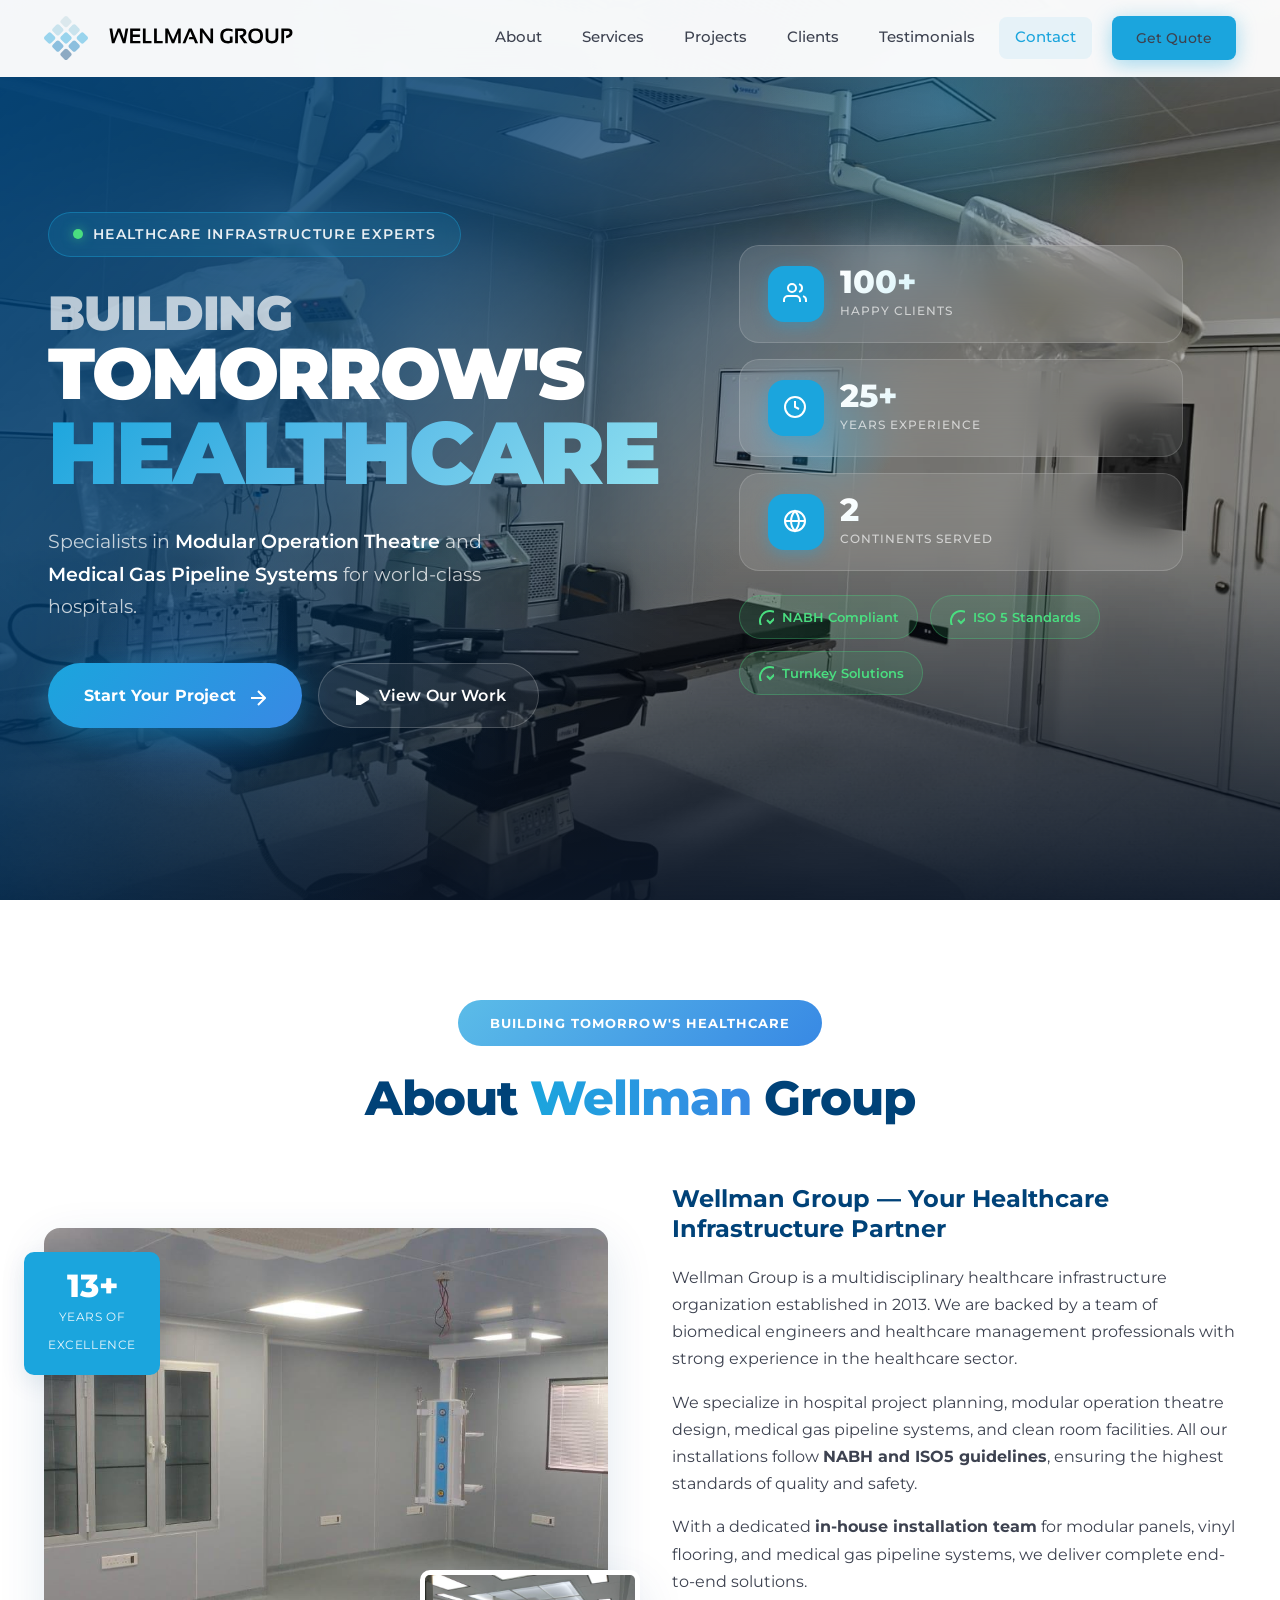
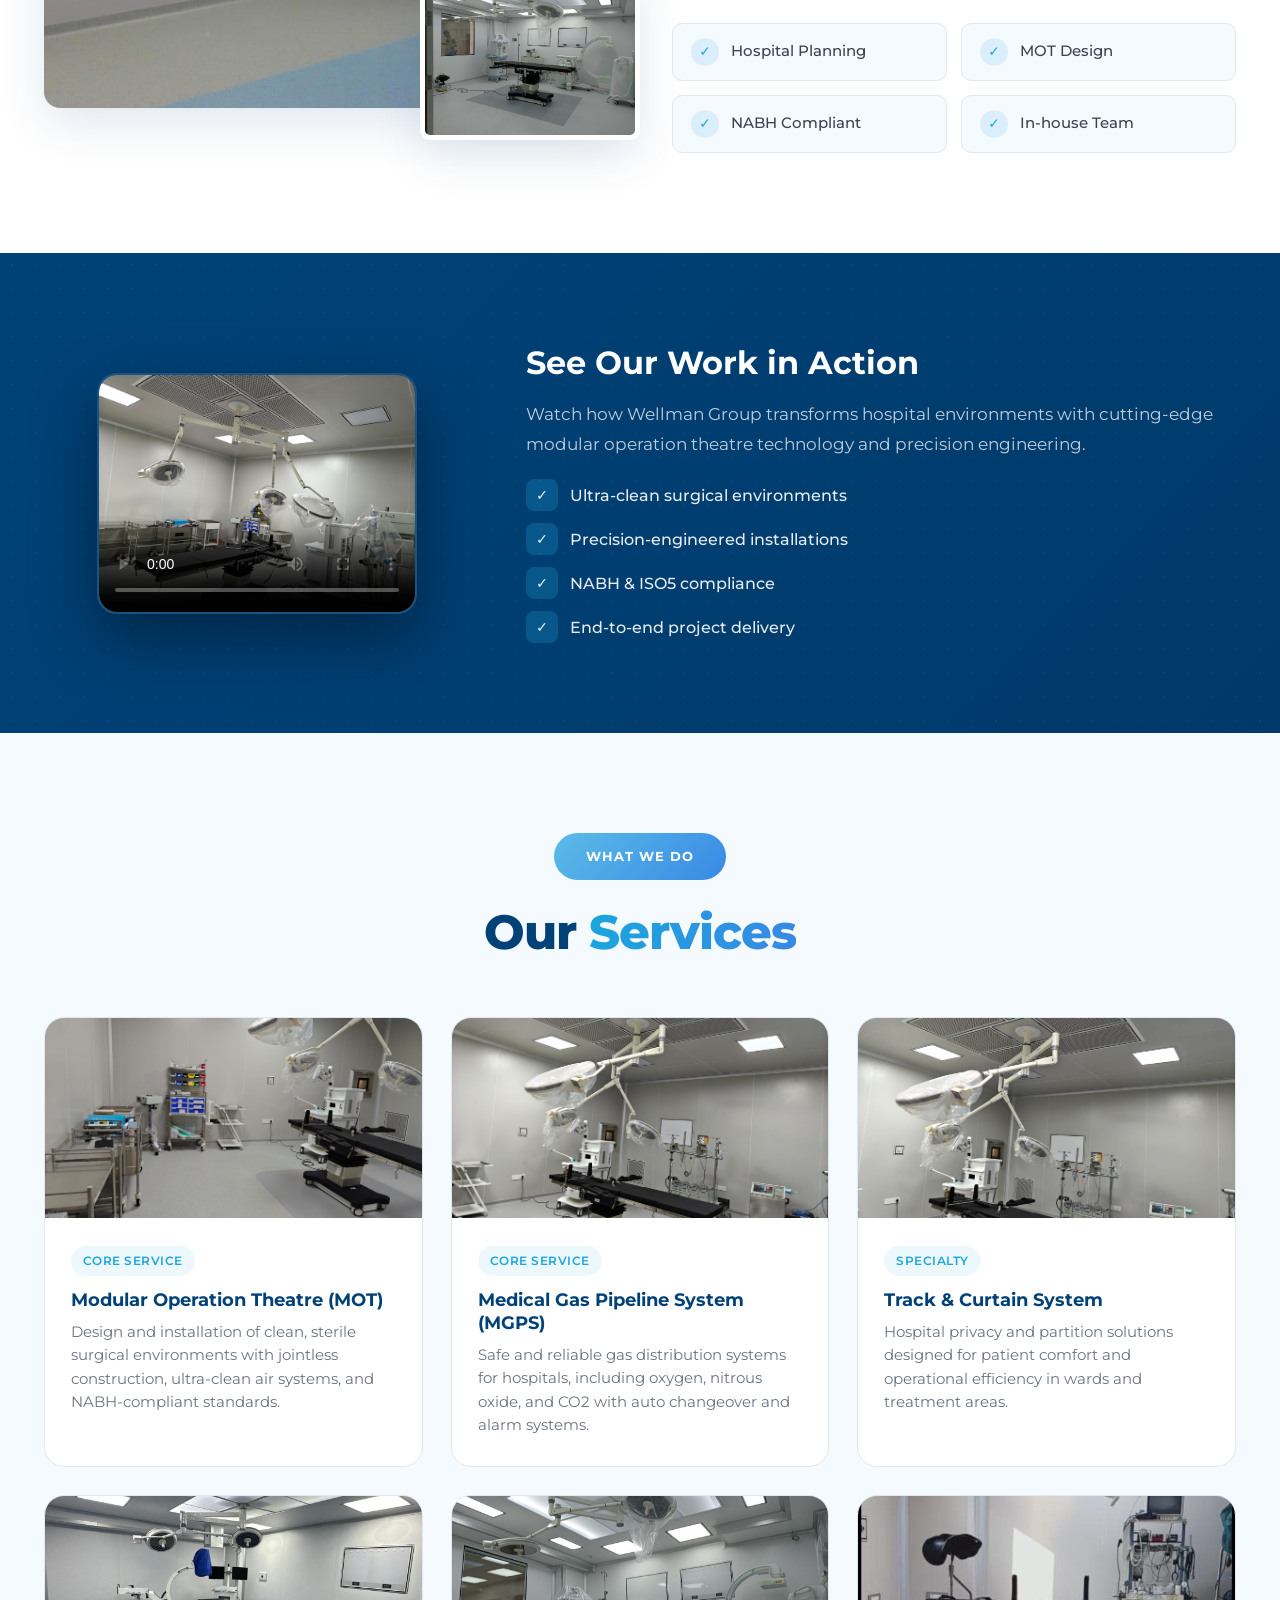
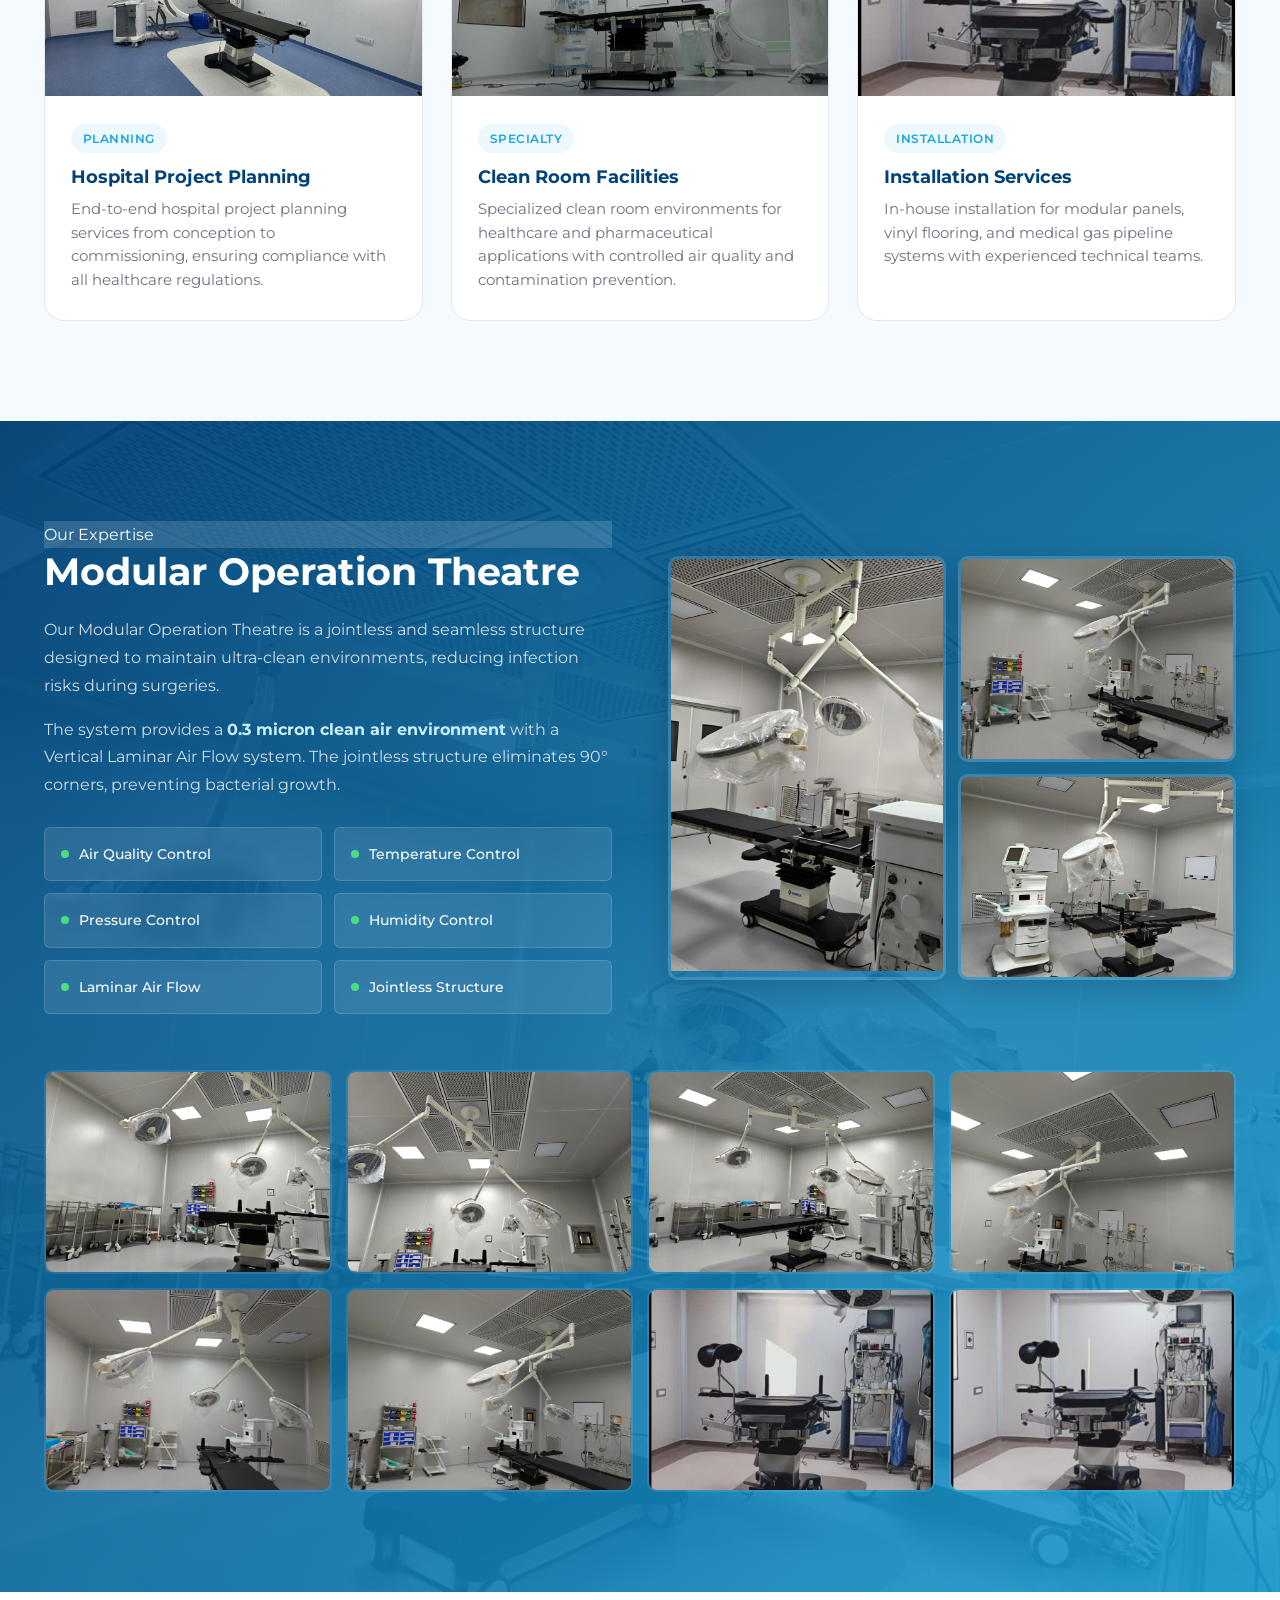
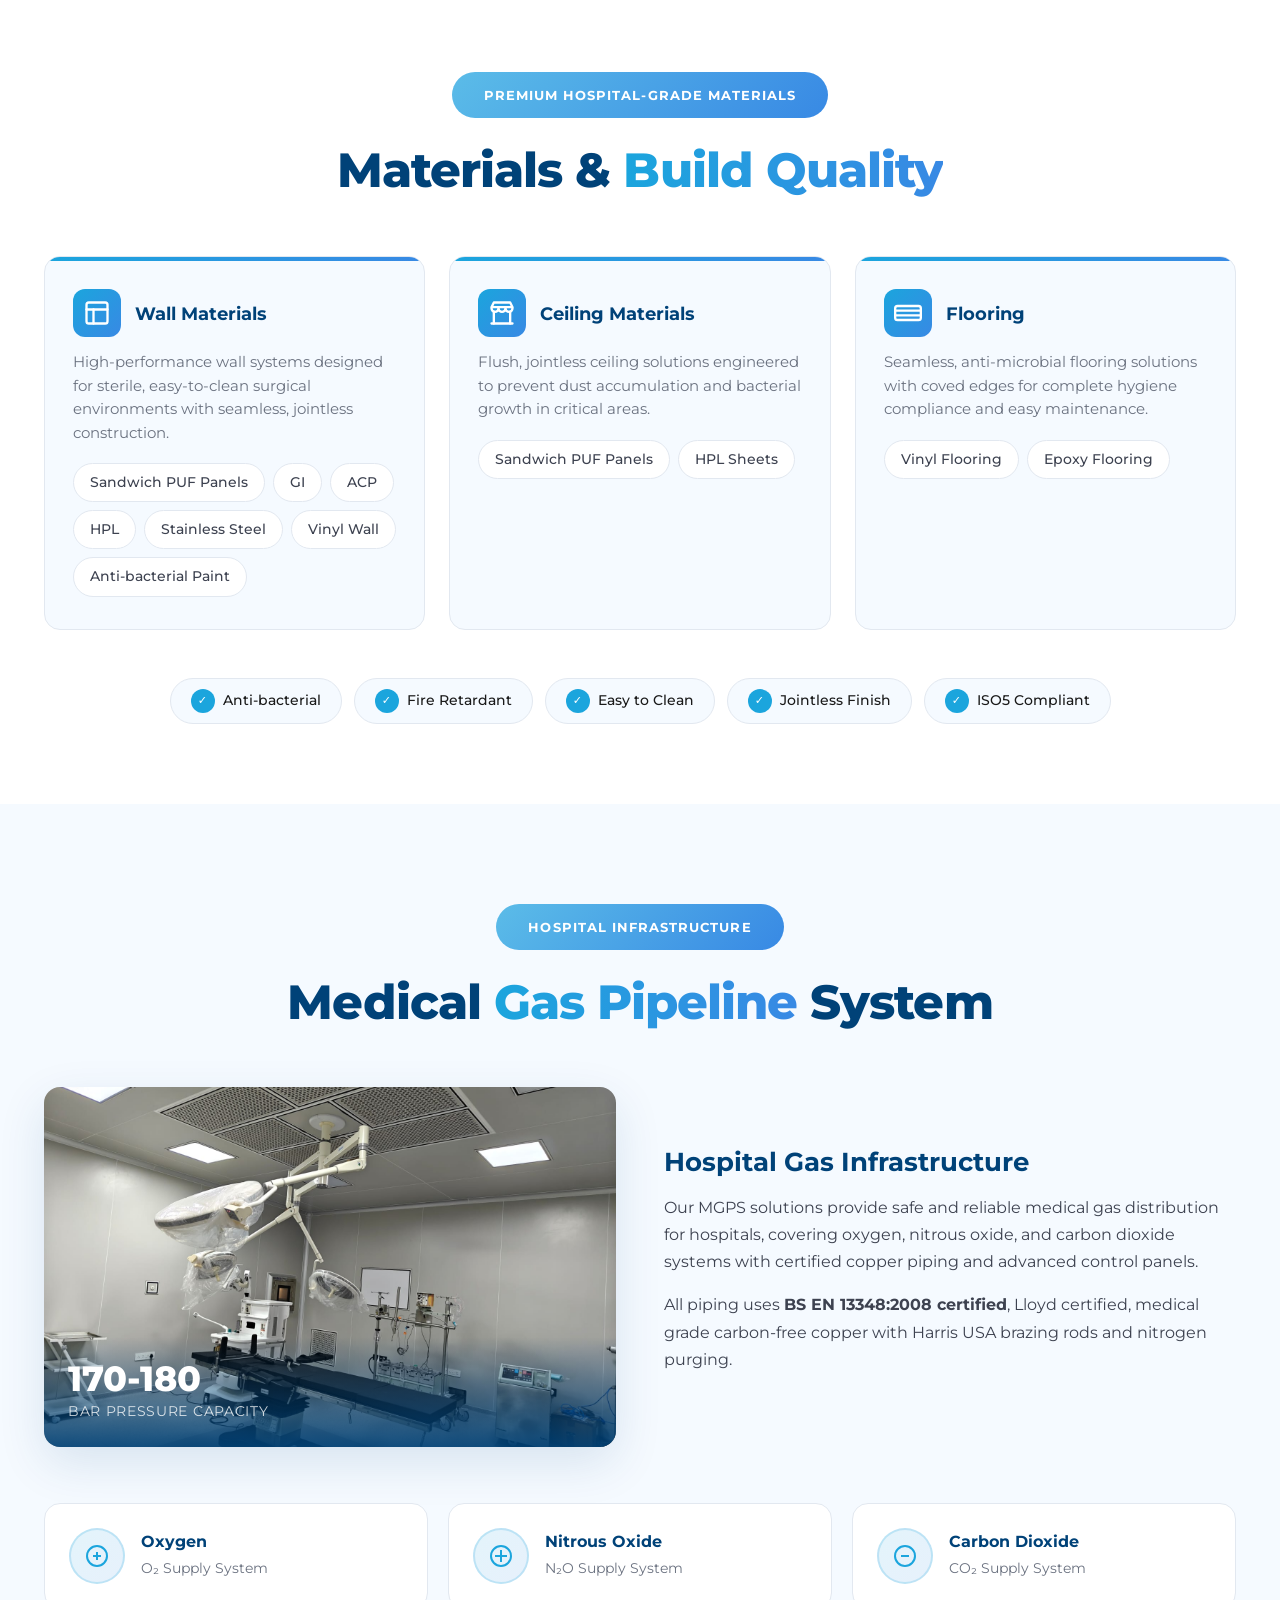
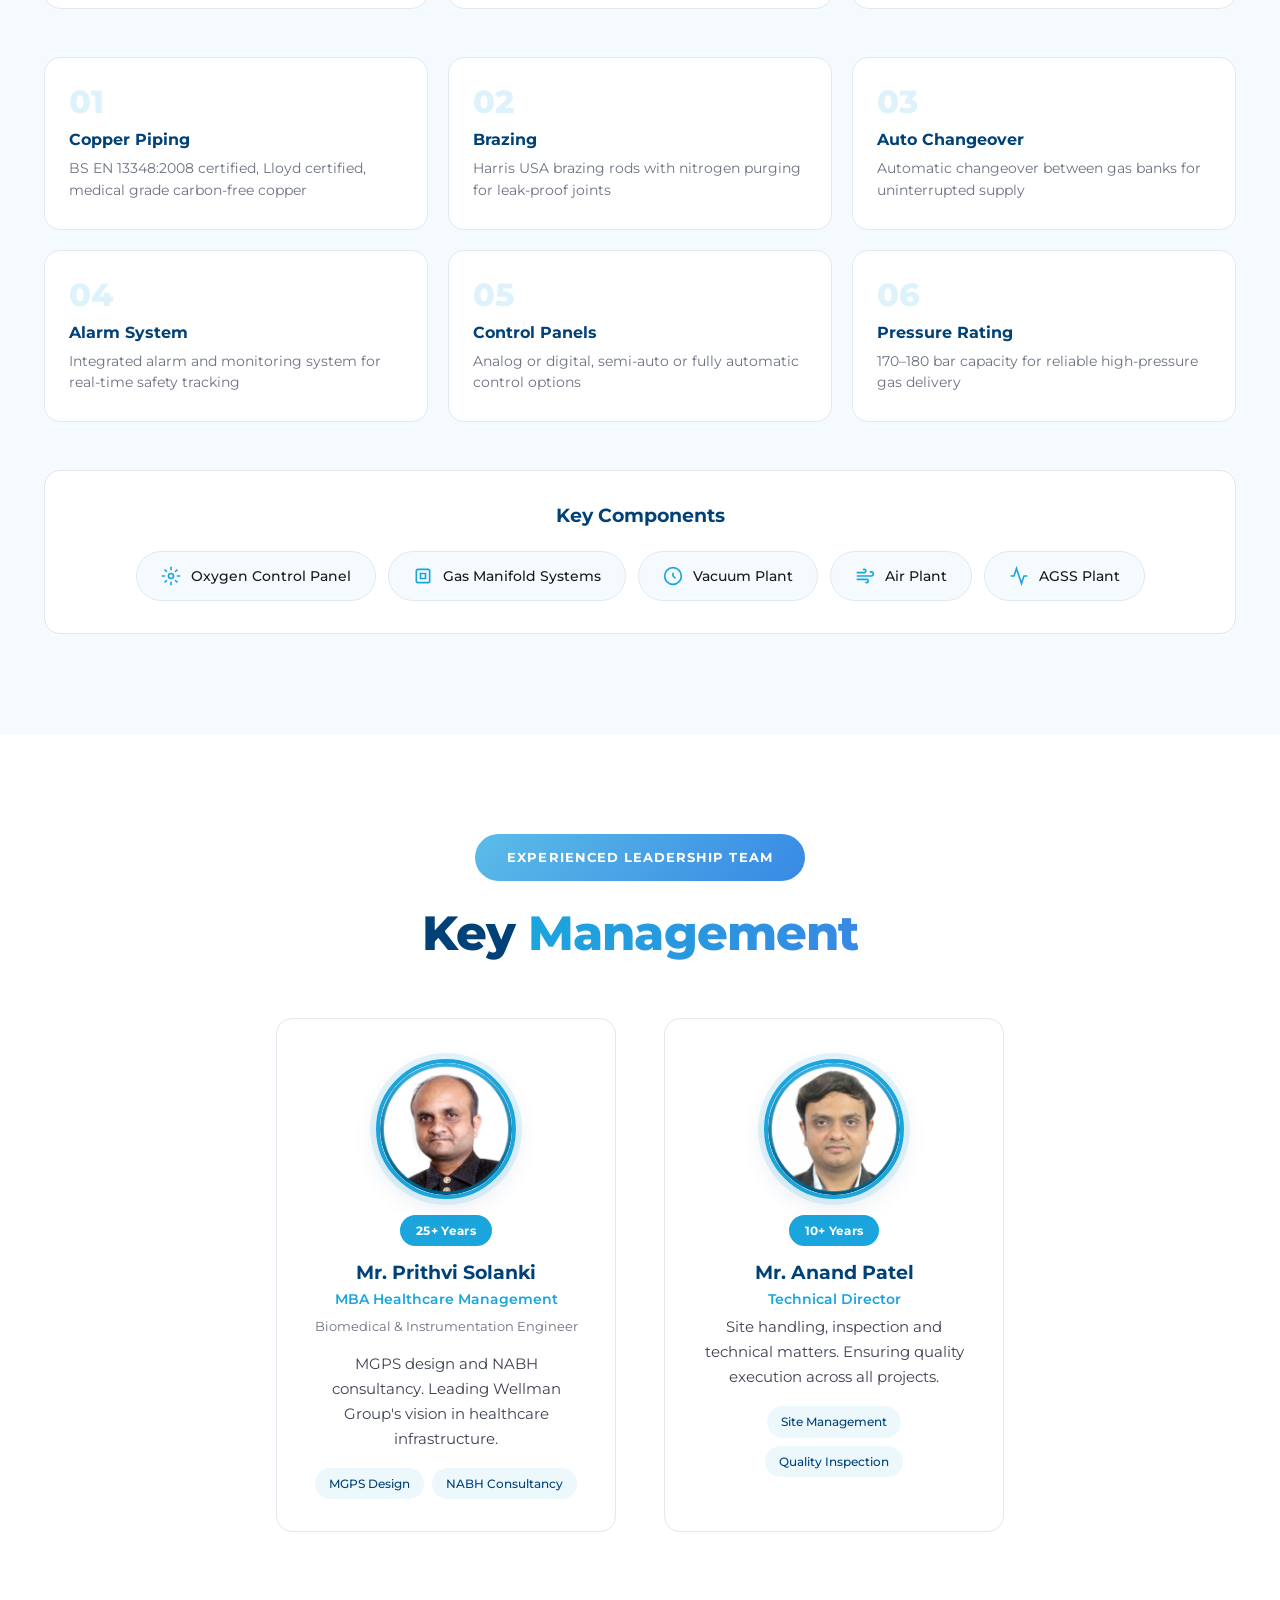
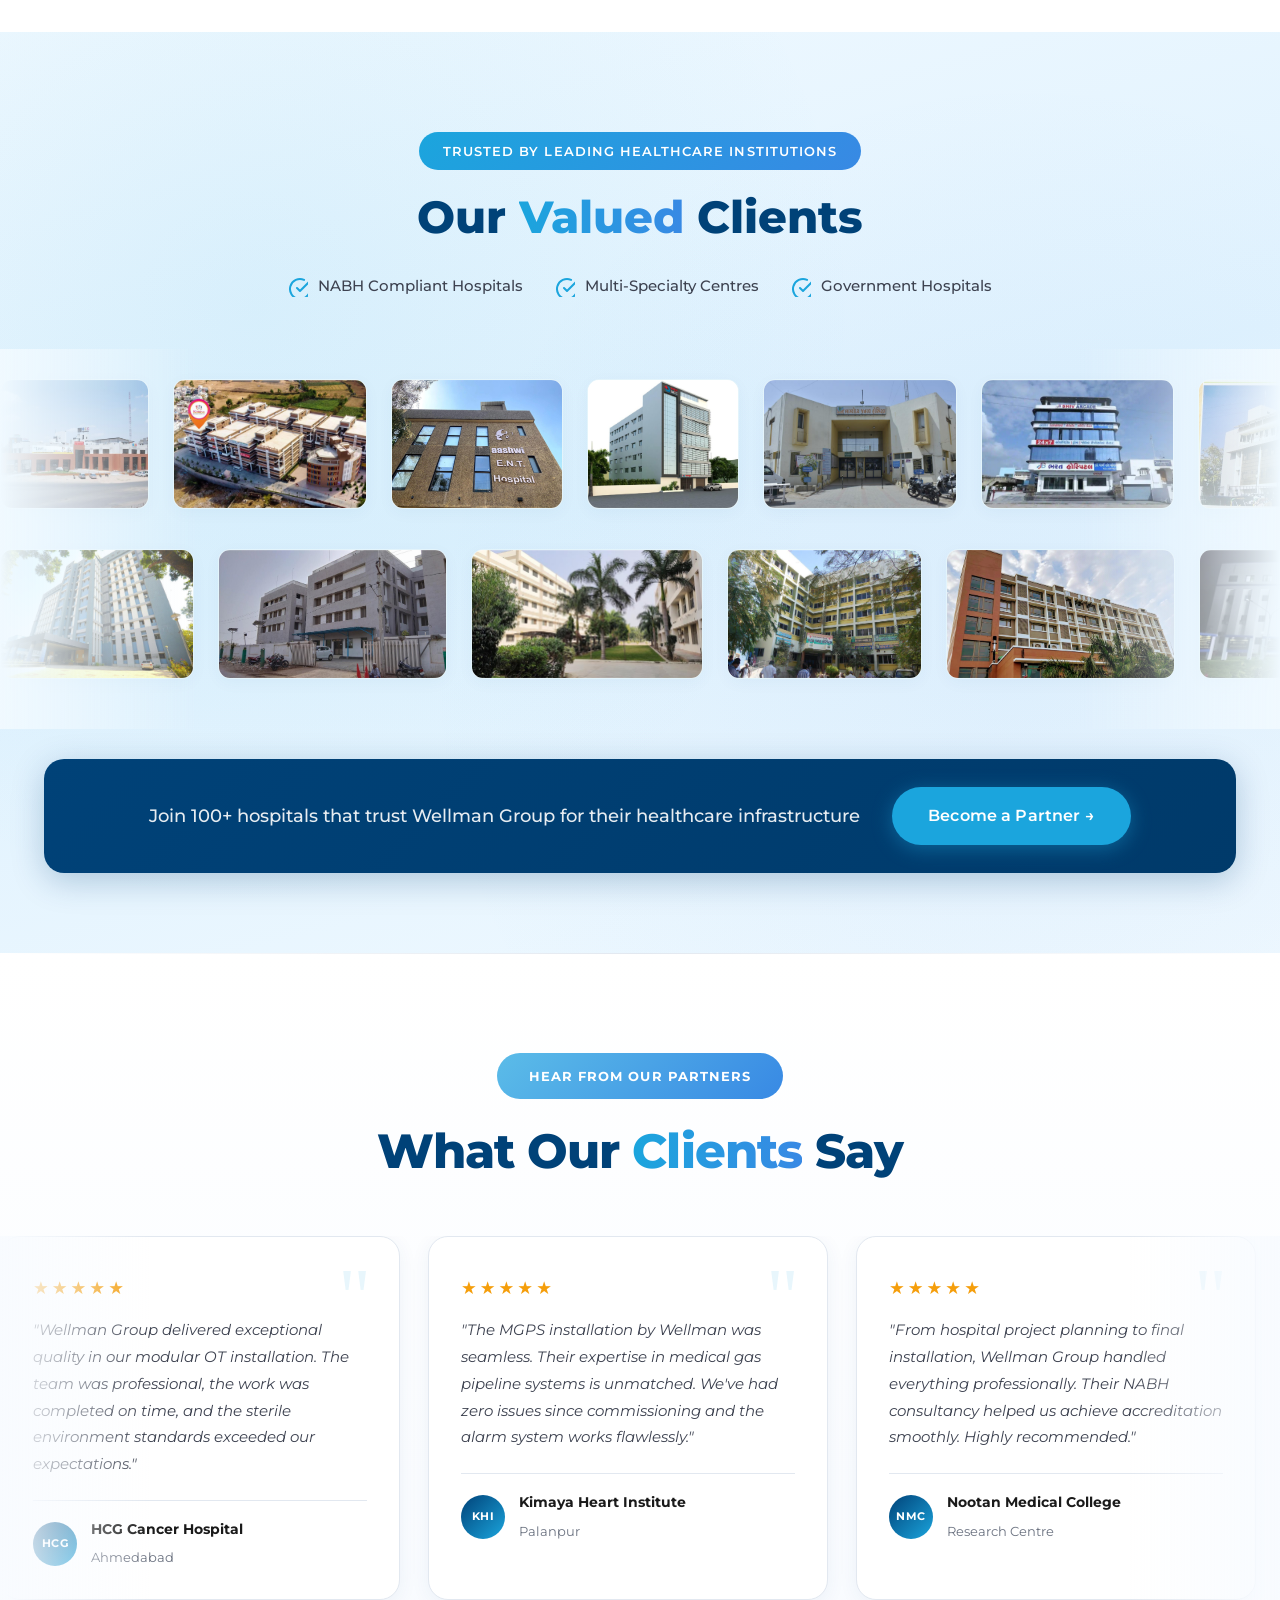
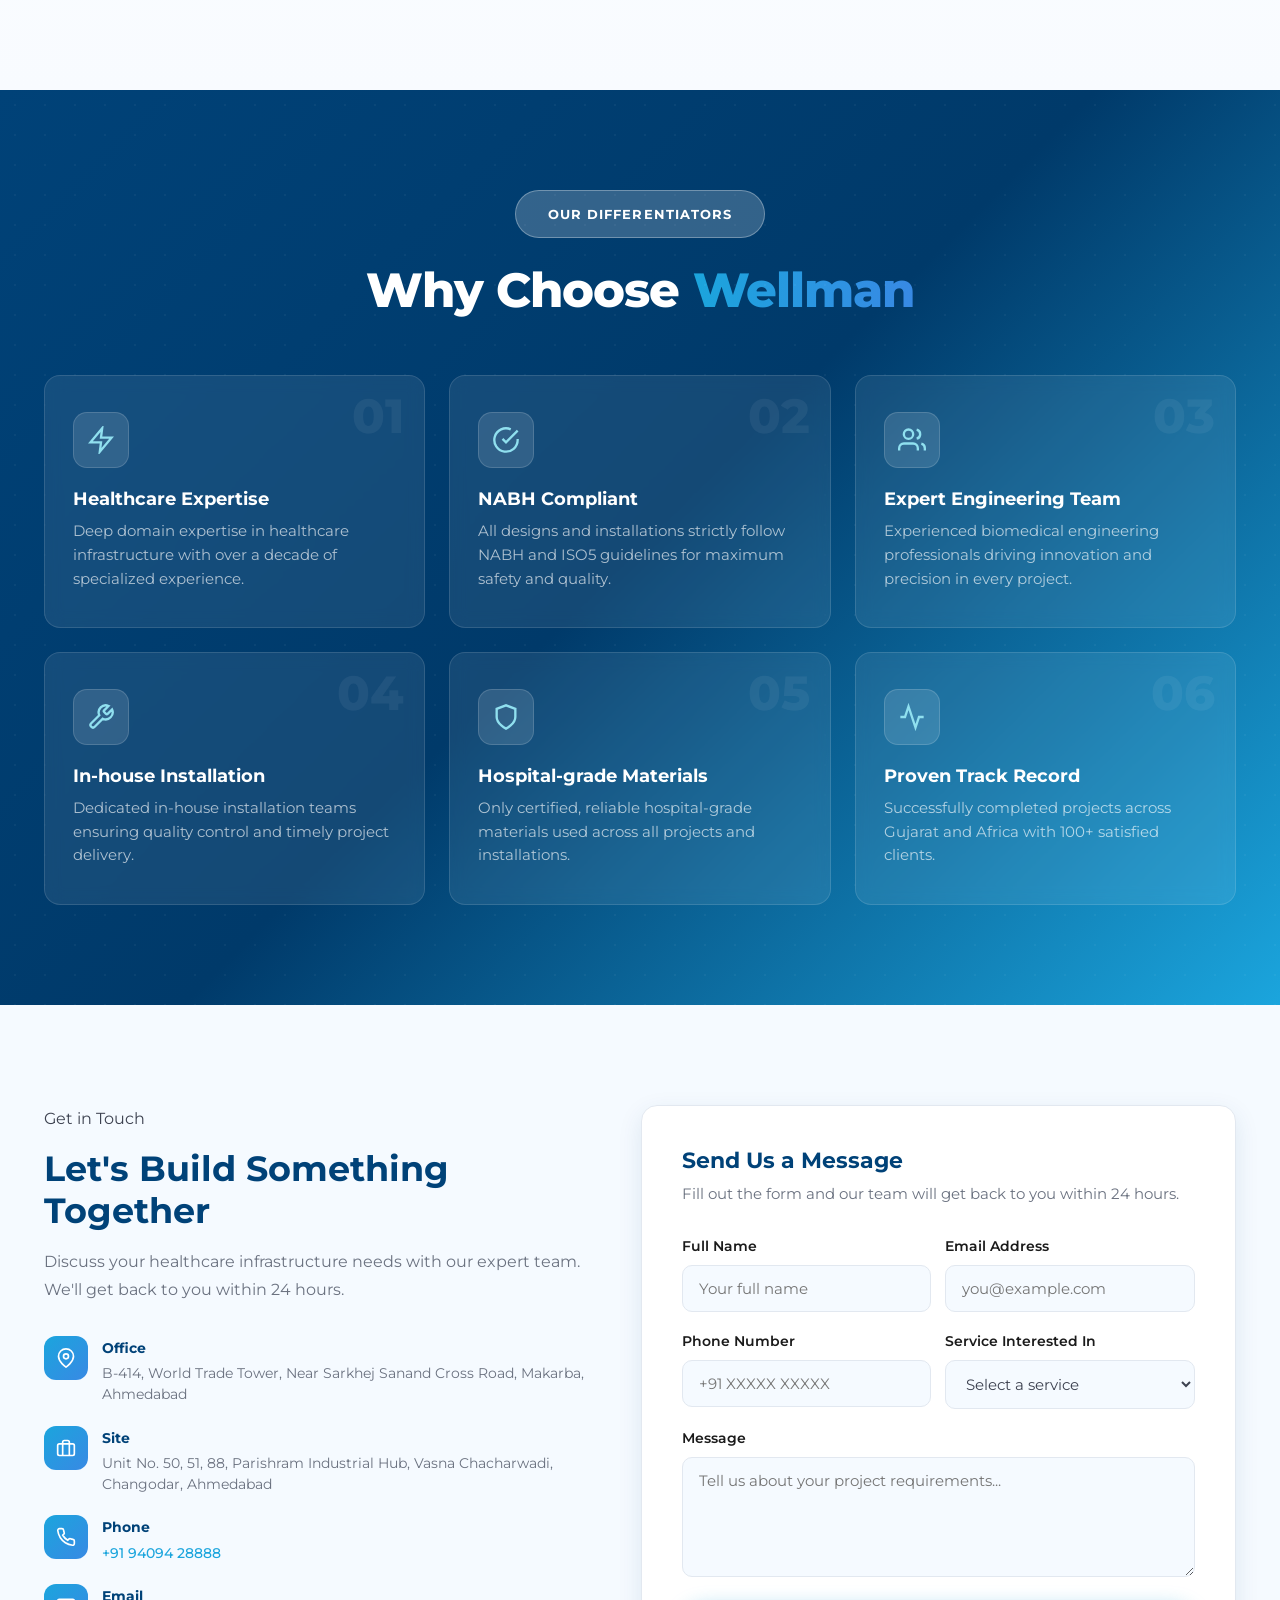
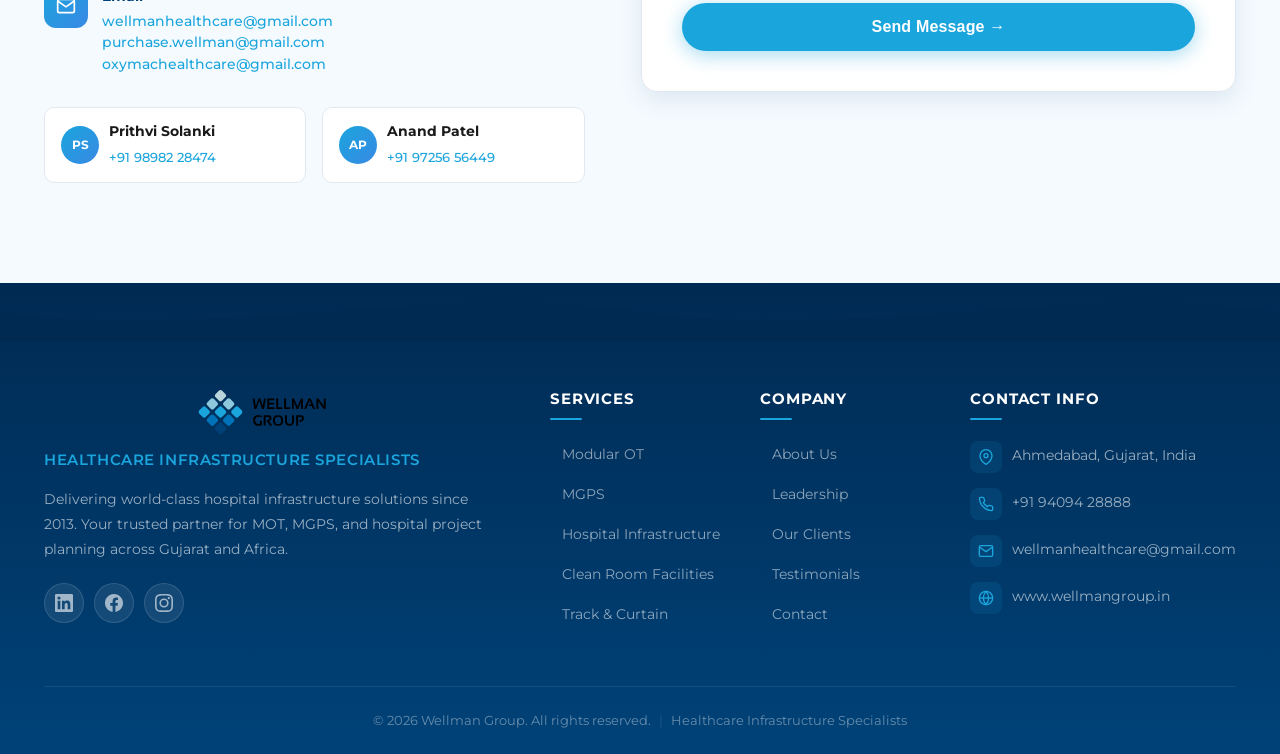
==== index.html @ 1208a94b "Created wellmangroup website" ====
<!DOCTYPE html>
<html lang="en">
<head>
  <meta charset="UTF-8">
  <meta name="viewport" content="width=device-width, initial-scale=1.0">
  <title>Wellman Group | Healthcare Infrastructure & Hospital Project Solutions</title>
  <meta name="description" content="Wellman Group specializes in Modular Operation Theatre (MOT) and Medical Gas Pipeline Systems (MGPS) for modern hospitals. NABH compliant hospital infrastructure solutions in Gujarat, India.">
  <meta name="keywords" content="Modular Operation Theatre India, MGPS Hospital Systems, Medical Gas Pipeline Installation, Hospital Infrastructure Solutions, NABH OT Design, Healthcare Engineering, Hospital Construction Gujarat">
  <meta name="author" content="Wellman Group">
  <meta name="robots" content="index, follow">
  <meta property="og:title" content="Wellman Group | Healthcare Infrastructure Solutions">
  <meta property="og:description" content="Specialists in Modular Operation Theatre (MOT) and Medical Gas Pipeline Systems (MGPS) for modern hospitals.">
  <meta property="og:type" content="website">
  <meta property="og:url" content="https://www.wellmangroup.in">
  <link rel="canonical" href="https://www.wellmangroup.in">

  <!-- Favicon -->
  <link rel="icon" type="image/svg+xml" href="images/logo-mini.svg">
  <link rel="alternate icon" href="images/logo-mini.svg">
  <link rel="apple-touch-icon" href="images/logo-mini.svg">

  <!-- Fonts -->
  <link rel="preconnect" href="https://fonts.googleapis.com">
  <link rel="preconnect" href="https://fonts.gstatic.com" crossorigin>
  <link href="https://fonts.googleapis.com/css2?family=Montserrat:wght@400;500;600;700;800;900&display=swap" rel="stylesheet">

  <!-- Stylesheet -->
  <link rel="stylesheet" href="styles.css">
</head>
<body>

  <!-- ===== NAVBAR ===== -->
  <nav class="navbar" id="navbar">
    <div class="container">
      <a href="#hero" class="navbar-brand">
        <img src="images/logo.svg" alt="Wellman Group Logo">
      </a>
      <div class="nav-links" id="navLinks">
        <a href="#about">About</a>
        <a href="#services">Services</a>
        <a href="#mot">Projects</a>
        <a href="#clients">Clients</a>
        <a href="#testimonials">Testimonials</a>
        <a href="#contact">Contact</a>
        <div class="nav-cta">
          <a href="#contact" class="btn btn-primary">Get Quote</a>
        </div>
      </div>
      <button class="nav-toggle" id="navToggle" aria-label="Toggle navigation">
        <span></span><span></span><span></span>
      </button>
    </div>
  </nav>

  <!-- ===== HERO ===== -->
  <section class="hero-ultra" id="hero">
    <!-- Background with cinematic zoom -->
    <div class="hero-ultra-bg">
      <img src="images/ot_1.jpeg" alt="Modern Operation Theatre by Wellman Group">
    </div>
    
    <!-- Gradient overlays -->
    <div class="hero-ultra-overlay"></div>
    
    <!-- Floating accent shapes -->
    <div class="hero-shape hero-shape-1"></div>
    <div class="hero-shape hero-shape-2"></div>
    <div class="hero-shape hero-shape-3"></div>
    
    <!-- Main content -->
    <div class="hero-ultra-content">
      <div class="hero-ultra-left">
        <!-- Badge -->
        <div class="hero-badge">
          <span class="hero-badge-dot"></span>
          <span>Healthcare Infrastructure Experts</span>
        </div>
        
        <!-- Main heading -->
        <h1 class="hero-ultra-title">
          <span class="hero-line hero-line-1">Building</span>
          <span class="hero-line hero-line-2">Tomorrow's</span>
          <span class="hero-line hero-line-3">Healthcare</span>
        </h1>
        
        <!-- Subtitle -->
        <p class="hero-ultra-subtitle">
          Specialists in <strong>Modular Operation Theatre</strong> and <strong>Medical Gas Pipeline Systems</strong> for world-class hospitals.
        </p>
        
        <!-- CTA buttons -->
        <div class="hero-ultra-cta">
          <a href="#contact" class="btn btn-glow">
            <span>Start Your Project</span>
            <svg width="20" height="20" fill="none" stroke="currentColor" stroke-width="2"><path d="M5 12h14M12 5l7 7-7 7"/></svg>
          </a>
          <a href="#mot" class="btn btn-glass">
            <svg width="18" height="18" fill="currentColor"><polygon points="5,3 19,12 5,21"/></svg>
            <span>View Our Work</span>
          </a>
        </div>
      </div>
      
      <div class="hero-ultra-right">
        <!-- Stats cards -->
        <div class="hero-stats-grid">
          <div class="hero-stat-card">
            <div class="hsc-icon">
              <svg width="28" height="28" fill="none" stroke="currentColor" stroke-width="2"><path d="M17 21v-2a4 4 0 0 0-4-4H5a4 4 0 0 0-4 4v2"/><circle cx="9" cy="7" r="4"/><path d="M23 21v-2a4 4 0 0 0-3-3.87M16 3.13a4 4 0 0 1 0 7.75"/></svg>
            </div>
            <div class="hsc-content">
              <span class="hsc-num">100+</span>
              <span class="hsc-label">Happy Clients</span>
            </div>
          </div>
          
          <div class="hero-stat-card">
            <div class="hsc-icon">
              <svg width="28" height="28" fill="none" stroke="currentColor" stroke-width="2"><circle cx="12" cy="12" r="10"/><polyline points="12 6 12 12 16 14"/></svg>
            </div>
            <div class="hsc-content">
              <span class="hsc-num">25+</span>
              <span class="hsc-label">Years Experience</span>
            </div>
          </div>
          
          <div class="hero-stat-card">
            <div class="hsc-icon">
              <svg width="28" height="28" fill="none" stroke="currentColor" stroke-width="2"><circle cx="12" cy="12" r="10"/><line x1="2" y1="12" x2="22" y2="12"/><path d="M12 2a15.3 15.3 0 0 1 4 10 15.3 15.3 0 0 1-4 10 15.3 15.3 0 0 1-4-10 15.3 15.3 0 0 1 4-10z"/></svg>
            </div>
            <div class="hsc-content">
              <span class="hsc-num">2</span>
              <span class="hsc-label">Continents Served</span>
            </div>
          </div>
        </div>
        
        <!-- Feature pills -->
        <div class="hero-features">
          <div class="hero-feature-pill">
            <svg width="16" height="16" fill="none" stroke="currentColor" stroke-width="2"><path d="M22 11.08V12a10 10 0 1 1-5.93-9.14"/><polyline points="22 4 12 14.01 9 11.01"/></svg>
            NABH Compliant
          </div>
          <div class="hero-feature-pill">
            <svg width="16" height="16" fill="none" stroke="currentColor" stroke-width="2"><path d="M22 11.08V12a10 10 0 1 1-5.93-9.14"/><polyline points="22 4 12 14.01 9 11.01"/></svg>
            ISO 5 Standards
          </div>
          <div class="hero-feature-pill">
            <svg width="16" height="16" fill="none" stroke="currentColor" stroke-width="2"><path d="M22 11.08V12a10 10 0 1 1-5.93-9.14"/><polyline points="22 4 12 14.01 9 11.01"/></svg>
            Turnkey Solutions
          </div>
        </div>
      </div>
    </div>
  </section>

  <!-- ===== ABOUT ===== -->
  <section class="section" id="about">
    <div class="container">
      <div class="section-header-new">
        <span class="shn-eyebrow">Building Tomorrow's Healthcare</span>
        <h2>About <span class="shn-highlight">Wellman</span> Group</h2>
      </div>
      <div class="about-grid">
        <div class="about-visual">
          <div class="about-experience-badge">
            <span class="exp-number">13+</span>
            <span class="exp-label">Years of<br>Excellence</span>
          </div>
          <div class="about-main-img">
            <img src="images/about-1.jpeg" alt="Wellman Group Healthcare Infrastructure">
          </div>
          <div class="about-float-img">
            <img src="images/about-3.jpeg" alt="Hospital Installation">
          </div>
        </div>
        <div class="about-text">
          <h3>Wellman Group &mdash; Your Healthcare Infrastructure Partner</h3>
          <p>Wellman Group is a multidisciplinary healthcare infrastructure organization established in 2013. We are backed by a team of biomedical engineers and healthcare management professionals with strong experience in the healthcare sector.</p>
          <p>We specialize in hospital project planning, modular operation theatre design, medical gas pipeline systems, and clean room facilities. All our installations follow <strong>NABH and ISO5 guidelines</strong>, ensuring the highest standards of quality and safety.</p>
          <p>With a dedicated <strong>in-house installation team</strong> for modular panels, vinyl flooring, and medical gas pipeline systems, we deliver complete end-to-end solutions.</p>
          <div class="about-features">
            <div class="about-feature fade-up">
              <div class="feature-check">&#10003;</div>
              Hospital Planning
            </div>
            <div class="about-feature fade-up">
              <div class="feature-check">&#10003;</div>
              MOT Design
            </div>
            <div class="about-feature fade-up">
              <div class="feature-check">&#10003;</div>
              NABH Compliant
            </div>
            <div class="about-feature fade-up">
              <div class="feature-check">&#10003;</div>
              In-house Team
            </div>
          </div>
        </div>
      </div>
    </div>
  </section>

  <!-- ===== VIDEO BANNER ===== -->
  <section class="video-banner">
    <div class="container">
      <div class="video-banner-inner">
        <div class="video-wrapper">
          <video controls playsinline preload="metadata" poster="images/ot_2.jpeg" style="image-orientation: none;">
            <source src="media/video-about.mov" type="video/mp4">
            Your browser does not support the video tag.
          </video>
        </div>
        <div class="video-text">
          <h2>See Our Work in Action</h2>
          <p>Watch how Wellman Group transforms hospital environments with cutting-edge modular operation theatre technology and precision engineering.</p>
          <div class="video-highlights">
            <div class="video-highlight">
              <div class="vh-icon">&#10003;</div>
              Ultra-clean surgical environments
            </div>
            <div class="video-highlight">
              <div class="vh-icon">&#10003;</div>
              Precision-engineered installations
            </div>
            <div class="video-highlight">
              <div class="vh-icon">&#10003;</div>
              NABH &amp; ISO5 compliance
            </div>
            <div class="video-highlight">
              <div class="vh-icon">&#10003;</div>
              End-to-end project delivery
            </div>
          </div>
        </div>
      </div>
    </div>
  </section>

  <!-- ===== SERVICES ===== -->
  <section class="section section-alt" id="services">
    <div class="container">
      <div class="section-header-new">
        <span class="shn-eyebrow">What We Do</span>
        <h2>Our <span class="shn-highlight">Services</span></h2>
      </div>
      <div class="services-grid">
        <div class="service-card fade-up">
          <div class="service-card-img">
            <img src="images/ot_3.jpeg" alt="Modular Operation Theatre">
          </div>
          <div class="service-card-body">
            <div class="service-tag">Core Service</div>
            <h3>Modular Operation Theatre (MOT)</h3>
            <p>Design and installation of clean, sterile surgical environments with jointless construction, ultra-clean air systems, and NABH-compliant standards.</p>
          </div>
        </div>
        <div class="service-card fade-up">
          <div class="service-card-img">
            <img src="images/ot_7.jpeg" alt="Medical Gas Pipeline System">
          </div>
          <div class="service-card-body">
            <div class="service-tag">Core Service</div>
            <h3>Medical Gas Pipeline System (MGPS)</h3>
            <p>Safe and reliable gas distribution systems for hospitals, including oxygen, nitrous oxide, and CO2 with auto changeover and alarm systems.</p>
          </div>
        </div>
        <div class="service-card fade-up">
          <div class="service-card-img">
            <img src="images/ot_15.jpeg" alt="Track and Curtain System">
          </div>
          <div class="service-card-body">
            <div class="service-tag">Specialty</div>
            <h3>Track &amp; Curtain System</h3>
            <p>Hospital privacy and partition solutions designed for patient comfort and operational efficiency in wards and treatment areas.</p>
          </div>
        </div>
        <div class="service-card fade-up">
          <div class="service-card-img">
            <img src="images/ot_19.jpeg" alt="Hospital Project Planning">
          </div>
          <div class="service-card-body">
            <div class="service-tag">Planning</div>
            <h3>Hospital Project Planning</h3>
            <p>End-to-end hospital project planning services from conception to commissioning, ensuring compliance with all healthcare regulations.</p>
          </div>
        </div>
        <div class="service-card fade-up">
          <div class="service-card-img">
            <img src="images/ot_21.jpeg" alt="Clean Room Facilities">
          </div>
          <div class="service-card-body">
            <div class="service-tag">Specialty</div>
            <h3>Clean Room Facilities</h3>
            <p>Specialized clean room environments for healthcare and pharmaceutical applications with controlled air quality and contamination prevention.</p>
          </div>
        </div>
        <div class="service-card fade-up">
          <div class="service-card-img">
            <img src="images/ot_24.jpeg" alt="Installation Services">
          </div>
          <div class="service-card-body">
            <div class="service-tag">Installation</div>
            <h3>Installation Services</h3>
            <p>In-house installation for modular panels, vinyl flooring, and medical gas pipeline systems with experienced technical teams.</p>
          </div>
        </div>
      </div>
    </div>
  </section>

  <!-- ===== MODULAR OPERATION THEATRE ===== -->
  <section class="mot-hero" id="mot">
    <div class="mot-hero-bg">
      <img src="images/ot_2.jpeg" alt="Modular OT Background">
    </div>
    <div class="container mot-content">
      <div class="mot-top">
        <div class="mot-text">
          <div class="section-label">Our Expertise</div>
          <h2>Modular Operation Theatre</h2>
          <p>Our Modular Operation Theatre is a jointless and seamless structure designed to maintain ultra-clean environments, reducing infection risks during surgeries.</p>
          <p>The system provides a <strong style="color: #CAF0F8;">0.3 micron clean air environment</strong> with a Vertical Laminar Air Flow system. The jointless structure eliminates 90&deg; corners, preventing bacterial growth.</p>
          <div class="mot-controls">
            <div class="mot-control-item">
              <span class="mci-dot"></span>Air Quality Control
            </div>
            <div class="mot-control-item">
              <span class="mci-dot"></span>Temperature Control
            </div>
            <div class="mot-control-item">
              <span class="mci-dot"></span>Pressure Control
            </div>
            <div class="mot-control-item">
              <span class="mci-dot"></span>Humidity Control
            </div>
            <div class="mot-control-item">
              <span class="mci-dot"></span>Laminar Air Flow
            </div>
            <div class="mot-control-item">
              <span class="mci-dot"></span>Jointless Structure
            </div>
          </div>
        </div>
        <div class="mot-feature-img">
          <div class="hero-image-grid">
            <div class="hero-img tall">
              <img src="images/ot_4.jpeg" alt="OT Interior View">
            </div>
            <div class="hero-img-col">
              <div class="hero-img">
                <img src="images/ot_6.jpeg" alt="OT Panel Details">
              </div>
              <div class="hero-img">
                <img src="images/ot_8.jpeg" alt="OT Setup">
              </div>
            </div>
          </div>
        </div>
      </div>

      <!-- OT Photo Gallery -->
      <div class="mot-gallery-grid">
        <div class="mot-img" onclick="openLightbox(this)">
          <img src="images/ot_10.jpeg" alt="Operation Theatre 1">
        </div>
        <div class="mot-img" onclick="openLightbox(this)">
          <img src="images/ot_11.jpeg" alt="Operation Theatre 2">
        </div>
        <div class="mot-img" onclick="openLightbox(this)">
          <img src="images/ot_13.jpeg" alt="Operation Theatre 3">
        </div>
        <div class="mot-img" onclick="openLightbox(this)">
          <img src="images/ot_14.jpeg" alt="Operation Theatre 4">
        </div>
        <div class="mot-img" onclick="openLightbox(this)">
          <img src="images/ot_16.jpeg" alt="Operation Theatre 5">
        </div>
        <div class="mot-img" onclick="openLightbox(this)">
          <img src="images/ot_17.jpeg" alt="Operation Theatre 6">
        </div>
        <div class="mot-img" onclick="openLightbox(this)">
          <img src="images/ot_18.jpeg" alt="Operation Theatre 7">
        </div>
        <div class="mot-img" onclick="openLightbox(this)">
          <img src="images/ot_20.jpeg" alt="Operation Theatre 8">
        </div>
      </div>
    </div>
  </section>

  <!-- MOT Materials -->
  <section class="mot-materials-bar">
    <div class="container">
      <div class="section-header-new">
        <span class="shn-eyebrow">Premium Hospital-Grade Materials</span>
        <h2>Materials & <span class="shn-highlight">Build Quality</span></h2>
      </div>
      <div class="materials-showcase">
        <div class="material-showcase-card fade-up">
          <div class="msc-header">
            <div class="msc-icon-wrap">
              <svg width="28" height="28" viewBox="0 0 24 24" fill="none" stroke="currentColor" stroke-width="2" stroke-linecap="round" stroke-linejoin="round"><rect x="3" y="3" width="18" height="18" rx="2"/><path d="M3 9h18"/><path d="M9 21V9"/></svg>
            </div>
            <h4>Wall Materials</h4>
          </div>
          <p class="msc-desc">High-performance wall systems designed for sterile, easy-to-clean surgical environments with seamless, jointless construction.</p>
          <div class="material-tags">
            <span class="material-tag">Sandwich PUF Panels</span>
            <span class="material-tag">GI</span>
            <span class="material-tag">ACP</span>
            <span class="material-tag">HPL</span>
            <span class="material-tag">Stainless Steel</span>
            <span class="material-tag">Vinyl Wall</span>
            <span class="material-tag">Anti-bacterial Paint</span>
          </div>
        </div>
        <div class="material-showcase-card fade-up">
          <div class="msc-header">
            <div class="msc-icon-wrap">
              <svg width="28" height="28" viewBox="0 0 24 24" fill="none" stroke="currentColor" stroke-width="2" stroke-linecap="round" stroke-linejoin="round"><path d="M3 21h18"/><path d="M3 7v1a3 3 0 0 0 6 0V7m0 1a3 3 0 0 0 6 0V7m0 1a3 3 0 0 0 6 0V7H3l2-4h14l2 4"/><path d="M5 21V10.87"/><path d="M19 21V10.87"/></svg>
            </div>
            <h4>Ceiling Materials</h4>
          </div>
          <p class="msc-desc">Flush, jointless ceiling solutions engineered to prevent dust accumulation and bacterial growth in critical areas.</p>
          <div class="material-tags">
            <span class="material-tag">Sandwich PUF Panels</span>
            <span class="material-tag">HPL Sheets</span>
          </div>
        </div>
        <div class="material-showcase-card fade-up">
          <div class="msc-header">
            <div class="msc-icon-wrap">
              <svg width="28" height="28" viewBox="0 0 24 24" fill="none" stroke="currentColor" stroke-width="2" stroke-linecap="round" stroke-linejoin="round"><rect x="1" y="6" width="22" height="12" rx="2"/><path d="M1 10h22"/><path d="M1 14h22"/></svg>
            </div>
            <h4>Flooring</h4>
          </div>
          <p class="msc-desc">Seamless, anti-microbial flooring solutions with coved edges for complete hygiene compliance and easy maintenance.</p>
          <div class="material-tags">
            <span class="material-tag">Vinyl Flooring</span>
            <span class="material-tag">Epoxy Flooring</span>
          </div>
        </div>
      </div>
      <div class="materials-features-strip">
        <div class="mfs-item fade-up">
          <div class="mfs-icon">&#10003;</div>
          <span>Anti-bacterial</span>
        </div>
        <div class="mfs-item fade-up">
          <div class="mfs-icon">&#10003;</div>
          <span>Fire Retardant</span>
        </div>
        <div class="mfs-item fade-up">
          <div class="mfs-icon">&#10003;</div>
          <span>Easy to Clean</span>
        </div>
        <div class="mfs-item fade-up">
          <div class="mfs-icon">&#10003;</div>
          <span>Jointless Finish</span>
        </div>
        <div class="mfs-item fade-up">
          <div class="mfs-icon">&#10003;</div>
          <span>ISO5 Compliant</span>
        </div>
      </div>
    </div>
  </section>

  <!-- ===== MGPS ===== -->
  <section class="section section-alt" id="mgps">
    <div class="container">
      <div class="section-header-new">
        <span class="shn-eyebrow">Hospital Infrastructure</span>
        <h2>Medical <span class="shn-highlight">Gas Pipeline</span> System</h2>
      </div>

      <div class="mgps-hero-block">
        <div class="mgps-hero-img">
          <img src="images/ot_7.jpeg" alt="MGPS System">
          <div class="mgps-hero-overlay">
            <div class="mgps-hero-stat">
              <span class="mhs-num">170-180</span>
              <span class="mhs-label">Bar Pressure Capacity</span>
            </div>
          </div>
        </div>
        <div class="mgps-hero-text">
          <h3>Hospital Gas Infrastructure</h3>
          <p>Our MGPS solutions provide safe and reliable medical gas distribution for hospitals, covering oxygen, nitrous oxide, and carbon dioxide systems with certified copper piping and advanced control panels.</p>
          <p>All piping uses <strong>BS EN 13348:2008 certified</strong>, Lloyd certified, medical grade carbon-free copper with Harris USA brazing rods and nitrogen purging.</p>
        </div>
      </div>

      <div class="mgps-gas-strip">
        <div class="mgps-gas-item fade-up">
          <div class="mgi-icon-ring">
            <svg width="24" height="24" viewBox="0 0 24 24" fill="none" stroke="currentColor" stroke-width="2"><circle cx="12" cy="12" r="10"/><path d="M12 8v8M8 12h8"/></svg>
          </div>
          <div class="mgi-text">
            <h4>Oxygen</h4>
            <span>O&#8322; Supply System</span>
          </div>
        </div>
        <div class="mgps-gas-item fade-up">
          <div class="mgi-icon-ring">
            <svg width="24" height="24" viewBox="0 0 24 24" fill="none" stroke="currentColor" stroke-width="2"><circle cx="12" cy="12" r="10"/><path d="M12 6v12M6 12h12"/></svg>
          </div>
          <div class="mgi-text">
            <h4>Nitrous Oxide</h4>
            <span>N&#8322;O Supply System</span>
          </div>
        </div>
        <div class="mgps-gas-item fade-up">
          <div class="mgi-icon-ring">
            <svg width="24" height="24" viewBox="0 0 24 24" fill="none" stroke="currentColor" stroke-width="2"><circle cx="12" cy="12" r="10"/><path d="M8 12h8"/></svg>
          </div>
          <div class="mgi-text">
            <h4>Carbon Dioxide</h4>
            <span>CO&#8322; Supply System</span>
          </div>
        </div>
      </div>

      <div class="mgps-specs-grid">
        <div class="mgps-spec-card fade-up">
          <div class="mspec-num">01</div>
          <h4>Copper Piping</h4>
          <p>BS EN 13348:2008 certified, Lloyd certified, medical grade carbon-free copper</p>
        </div>
        <div class="mgps-spec-card fade-up">
          <div class="mspec-num">02</div>
          <h4>Brazing</h4>
          <p>Harris USA brazing rods with nitrogen purging for leak-proof joints</p>
        </div>
        <div class="mgps-spec-card fade-up">
          <div class="mspec-num">03</div>
          <h4>Auto Changeover</h4>
          <p>Automatic changeover between gas banks for uninterrupted supply</p>
        </div>
        <div class="mgps-spec-card fade-up">
          <div class="mspec-num">04</div>
          <h4>Alarm System</h4>
          <p>Integrated alarm and monitoring system for real-time safety tracking</p>
        </div>
        <div class="mgps-spec-card fade-up">
          <div class="mspec-num">05</div>
          <h4>Control Panels</h4>
          <p>Analog or digital, semi-auto or fully automatic control options</p>
        </div>
        <div class="mgps-spec-card fade-up">
          <div class="mspec-num">06</div>
          <h4>Pressure Rating</h4>
          <p>170&ndash;180 bar capacity for reliable high-pressure gas delivery</p>
        </div>
      </div>

      <div class="mgps-components-strip">
        <h3 class="mgps-comp-title">Key Components</h3>
        <div class="mgps-comp-flex">
          <div class="mgps-comp-pill fade-up">
            <svg width="20" height="20" viewBox="0 0 24 24" fill="none" stroke="currentColor" stroke-width="2"><circle cx="12" cy="12" r="3"/><path d="M12 1v4M12 19v4M4.22 4.22l2.83 2.83M16.95 16.95l2.83 2.83M1 12h4M19 12h4M4.22 19.78l2.83-2.83M16.95 7.05l2.83-2.83"/></svg>
            <span>Oxygen Control Panel</span>
          </div>
          <div class="mgps-comp-pill fade-up">
            <svg width="20" height="20" viewBox="0 0 24 24" fill="none" stroke="currentColor" stroke-width="2"><rect x="4" y="4" width="16" height="16" rx="2"/><path d="M9 9h6v6H9z"/></svg>
            <span>Gas Manifold Systems</span>
          </div>
          <div class="mgps-comp-pill fade-up">
            <svg width="20" height="20" viewBox="0 0 24 24" fill="none" stroke="currentColor" stroke-width="2"><circle cx="12" cy="12" r="10"/><path d="M12 8v4l3 3"/></svg>
            <span>Vacuum Plant</span>
          </div>
          <div class="mgps-comp-pill fade-up">
            <svg width="20" height="20" viewBox="0 0 24 24" fill="none" stroke="currentColor" stroke-width="2"><path d="M9.59 4.59A2 2 0 1 1 11 8H2m10.59 11.41A2 2 0 1 0 14 16H2m15.73-8.27A2.5 2.5 0 1 1 19.5 12H2"/></svg>
            <span>Air Plant</span>
          </div>
          <div class="mgps-comp-pill fade-up">
            <svg width="20" height="20" viewBox="0 0 24 24" fill="none" stroke="currentColor" stroke-width="2"><polyline points="22 12 18 12 15 21 9 3 6 12 2 12"/></svg>
            <span>AGSS Plant</span>
          </div>
        </div>
      </div>
    </div>
  </section>

  <!-- ===== KEY MANAGEMENT ===== -->
  <section class="section" id="team">
    <div class="container">
      <div class="section-header-new">
        <span class="shn-eyebrow">Experienced Leadership Team</span>
        <h2>Key <span class="shn-highlight">Management</span></h2>
      </div>
      <div class="team-circle-grid">
        <div class="team-circle-card fade-up">
          <div class="tcc-avatar">
            <img src="images/prithvi.png" alt="Mr. Prithvi Solanki">
          </div>
          <div class="tcc-badge">25+ Years</div>
          <h3>Mr. Prithvi Solanki</h3>
          <div class="tcc-role">MBA Healthcare Management</div>
          <div class="tcc-role-sub">Biomedical &amp; Instrumentation Engineer</div>
          <p>MGPS design and NABH consultancy. Leading Wellman Group's vision in healthcare infrastructure.</p>
          <div class="tcc-links">
            <span>MGPS Design</span>
            <span>NABH Consultancy</span>
          </div>
        </div>
        <div class="team-circle-card fade-up">
          <div class="tcc-avatar">
            <img src="images/chirag.png" alt="Mr. Anand Patel">
          </div>
          <div class="tcc-badge">10+ Years</div>
          <h3>Mr. Anand Patel</h3>
          <div class="tcc-role">Technical Director</div>
          <p>Site handling, inspection and technical matters. Ensuring quality execution across all projects.</p>
          <div class="tcc-links">
            <span>Site Management</span>
            <span>Quality Inspection</span>
          </div>
        </div>
      </div>
    </div>
  </section>

  <!-- ===== CLIENTS ===== -->
  <section class="clients-section-new" id="clients">
    <div class="clients-bg-pattern"></div>
    <div class="container">
      <div class="clients-header-new fade-up">
        <span class="clients-eyebrow">Trusted by Leading Healthcare Institutions</span>
        <h2>Our <span class="clients-highlight">Valued</span> Clients</h2>
        <div class="clients-trust-badges">
          <div class="ctb-item">
            <svg width="20" height="20" fill="none" stroke="currentColor" stroke-width="2" stroke-linecap="round" stroke-linejoin="round"><path d="M22 11.08V12a10 10 0 1 1-5.93-9.14"/><polyline points="22 4 12 14.01 9 11.01"/></svg>
            <span>NABH Compliant Hospitals</span>
          </div>
          <div class="ctb-item">
            <svg width="20" height="20" fill="none" stroke="currentColor" stroke-width="2" stroke-linecap="round" stroke-linejoin="round"><path d="M22 11.08V12a10 10 0 1 1-5.93-9.14"/><polyline points="22 4 12 14.01 9 11.01"/></svg>
            <span>Multi-Specialty Centres</span>
          </div>
          <div class="ctb-item">
            <svg width="20" height="20" fill="none" stroke="currentColor" stroke-width="2" stroke-linecap="round" stroke-linejoin="round"><path d="M22 11.08V12a10 10 0 1 1-5.93-9.14"/><polyline points="22 4 12 14.01 9 11.01"/></svg>
            <span>Government Hospitals</span>
          </div>
        </div>
      </div>
    </div>

    <!-- Modern Client Logo Grid -->
    <div class="clients-logo-showcase">
      <div class="cls-track cls-track-1">
        <div class="cls-logo-card"><img src="images/hcg_hospital.png" alt="HCG Hospital"></div>
        <div class="cls-logo-card"><img src="images/kimaya_hospital.png" alt="Kimaya Hospital"></div>
        <div class="cls-logo-card"><img src="images/aashwi_ent.png" alt="Aashwi ENT"></div>
        <div class="cls-logo-card"><img src="images/aayush_hospital.png" alt="Aayush Hospital"></div>
        <div class="cls-logo-card"><img src="images/bhagyoday_hospital.png" alt="Bhagyoday Hospital"></div>
        <div class="cls-logo-card"><img src="images/bharat_hospital.png" alt="Bharat Hospital"></div>
        <div class="cls-logo-card"><img src="images/vasant_prabha.png" alt="Vasant Prabha"></div>
        <!-- Duplicate for loop -->
        <div class="cls-logo-card"><img src="images/hcg_hospital.png" alt="HCG Hospital"></div>
        <div class="cls-logo-card"><img src="images/kimaya_hospital.png" alt="Kimaya Hospital"></div>
        <div class="cls-logo-card"><img src="images/aashwi_ent.png" alt="Aashwi ENT"></div>
        <div class="cls-logo-card"><img src="images/aayush_hospital.png" alt="Aayush Hospital"></div>
        <div class="cls-logo-card"><img src="images/bhagyoday_hospital.png" alt="Bhagyoday Hospital"></div>
        <div class="cls-logo-card"><img src="images/bharat_hospital.png" alt="Bharat Hospital"></div>
        <div class="cls-logo-card"><img src="images/vasant_prabha.png" alt="Vasant Prabha"></div>
      </div>
      <div class="cls-track cls-track-2">
        <div class="cls-logo-card"><img src="images/prime-12.png" alt="Client"></div>
        <div class="cls-logo-card"><img src="images/prime-13.png" alt="Client"></div>
        <div class="cls-logo-card"><img src="images/prime-14.png" alt="Client"></div>
        <div class="cls-logo-card"><img src="images/prime-15.png" alt="Client"></div>
        <div class="cls-logo-card"><img src="images/prime-17.png" alt="Client"></div>
        <div class="cls-logo-card"><img src="images/prime-18.png" alt="Client"></div>
        <div class="cls-logo-card"><img src="images/prime-19.png" alt="Client"></div>
        <!-- Duplicate for loop -->
        <div class="cls-logo-card"><img src="images/prime-12.png" alt="Client"></div>
        <div class="cls-logo-card"><img src="images/prime-13.png" alt="Client"></div>
        <div class="cls-logo-card"><img src="images/prime-14.png" alt="Client"></div>
        <div class="cls-logo-card"><img src="images/prime-15.png" alt="Client"></div>
        <div class="cls-logo-card"><img src="images/prime-17.png" alt="Client"></div>
        <div class="cls-logo-card"><img src="images/prime-18.png" alt="Client"></div>
        <div class="cls-logo-card"><img src="images/prime-19.png" alt="Client"></div>
      </div>
    </div>

    <div class="container">
      <div class="clients-cta-bar fade-up">
        <p>Join 100+ hospitals that trust Wellman Group for their healthcare infrastructure</p>
        <a href="#contact" class="btn btn-primary">Become a Partner &rarr;</a>
      </div>
    </div>
  </section>

  <!-- ===== TESTIMONIALS ===== -->
  <section class="testimonials-section" id="testimonials">
    <div class="container">
      <div class="section-header-new">
        <span class="shn-eyebrow">Hear From Our Partners</span>
        <h2>What Our <span class="shn-highlight">Clients</span> Say</h2>
      </div>
    </div>
    <div class="testimonials-marquee-outer">
      <div class="testimonials-marquee">
        <div class="testimonials-track">
          <div class="testimonial-card">
            <div class="tc-stars">
              <span>&#9733;</span><span>&#9733;</span><span>&#9733;</span><span>&#9733;</span><span>&#9733;</span>
            </div>
            <p class="tc-text">"Wellman Group delivered exceptional quality in our modular OT installation. The team was professional, the work was completed on time, and the sterile environment standards exceeded our expectations."</p>
            <div class="tc-author">
              <div class="tc-avatar">HCG</div>
              <div>
                <strong>HCG Cancer Hospital</strong>
                <span>Ahmedabad</span>
              </div>
            </div>
          </div>
          <div class="testimonial-card">
            <div class="tc-stars">
              <span>&#9733;</span><span>&#9733;</span><span>&#9733;</span><span>&#9733;</span><span>&#9733;</span>
            </div>
            <p class="tc-text">"The MGPS installation by Wellman was seamless. Their expertise in medical gas pipeline systems is unmatched. We've had zero issues since commissioning and the alarm system works flawlessly."</p>
            <div class="tc-author">
              <div class="tc-avatar">KHI</div>
              <div>
                <strong>Kimaya Heart Institute</strong>
                <span>Palanpur</span>
              </div>
            </div>
          </div>
          <div class="testimonial-card">
            <div class="tc-stars">
              <span>&#9733;</span><span>&#9733;</span><span>&#9733;</span><span>&#9733;</span><span>&#9733;</span>
            </div>
            <p class="tc-text">"From hospital project planning to final installation, Wellman Group handled everything professionally. Their NABH consultancy helped us achieve accreditation smoothly. Highly recommended."</p>
            <div class="tc-author">
              <div class="tc-avatar">NMC</div>
              <div>
                <strong>Nootan Medical College</strong>
                <span>Research Centre</span>
              </div>
            </div>
          </div>
          <div class="testimonial-card">
            <div class="tc-stars">
              <span>&#9733;</span><span>&#9733;</span><span>&#9733;</span><span>&#9733;</span><span>&#9733;</span>
            </div>
            <p class="tc-text">"Outstanding hospital infrastructure work! Wellman Group transformed our surgical wing with state-of-the-art modular OTs and clean room facilities. Their attention to detail is remarkable."</p>
            <div class="tc-author">
              <div class="tc-avatar">LGH</div>
              <div>
                <strong>LG Hospital</strong>
                <span>Ahmedabad</span>
              </div>
            </div>
          </div>
          <div class="testimonial-card">
            <div class="tc-stars">
              <span>&#9733;</span><span>&#9733;</span><span>&#9733;</span><span>&#9733;</span><span>&#9733;</span>
            </div>
            <p class="tc-text">"We chose Wellman for our complete MGPS setup and couldn't be happier. The copper piping quality, alarm systems, and auto changeover work perfectly. Excellent after-sales support too."</p>
            <div class="tc-author">
              <div class="tc-avatar">SCH</div>
              <div>
                <strong>Starlit Cancer Hospital</strong>
                <span>Ahmedabad</span>
              </div>
            </div>
          </div>
          <div class="testimonial-card">
            <div class="tc-stars">
              <span>&#9733;</span><span>&#9733;</span><span>&#9733;</span><span>&#9733;</span><span>&#9733;</span>
            </div>
            <p class="tc-text">"Professional team, premium materials, and timely delivery. Wellman Group built our ENT operation theatre with precision. Highly satisfied with the vinyl flooring and jointless wall panels."</p>
            <div class="tc-author">
              <div class="tc-avatar">AEH</div>
              <div>
                <strong>Aashwi ENT Hospital</strong>
                <span>Ahmedabad</span>
              </div>
            </div>
          </div>
          <!-- Duplicate for seamless loop -->
          <div class="testimonial-card">
            <div class="tc-stars">
              <span>&#9733;</span><span>&#9733;</span><span>&#9733;</span><span>&#9733;</span><span>&#9733;</span>
            </div>
            <p class="tc-text">"Wellman Group delivered exceptional quality in our modular OT installation. The team was professional, the work was completed on time, and the sterile environment standards exceeded our expectations."</p>
            <div class="tc-author">
              <div class="tc-avatar">HCG</div>
              <div>
                <strong>HCG Cancer Hospital</strong>
                <span>Ahmedabad</span>
              </div>
            </div>
          </div>
          <div class="testimonial-card">
            <div class="tc-stars">
              <span>&#9733;</span><span>&#9733;</span><span>&#9733;</span><span>&#9733;</span><span>&#9733;</span>
            </div>
            <p class="tc-text">"The MGPS installation by Wellman was seamless. Their expertise in medical gas pipeline systems is unmatched. We've had zero issues since commissioning and the alarm system works flawlessly."</p>
            <div class="tc-author">
              <div class="tc-avatar">KHI</div>
              <div>
                <strong>Kimaya Heart Institute</strong>
                <span>Palanpur</span>
              </div>
            </div>
          </div>
          <div class="testimonial-card">
            <div class="tc-stars">
              <span>&#9733;</span><span>&#9733;</span><span>&#9733;</span><span>&#9733;</span><span>&#9733;</span>
            </div>
            <p class="tc-text">"From hospital project planning to final installation, Wellman Group handled everything professionally. Their NABH consultancy helped us achieve accreditation smoothly. Highly recommended."</p>
            <div class="tc-author">
              <div class="tc-avatar">NMC</div>
              <div>
                <strong>Nootan Medical College</strong>
                <span>Research Centre</span>
              </div>
            </div>
          </div>
          <div class="testimonial-card">
            <div class="tc-stars">
              <span>&#9733;</span><span>&#9733;</span><span>&#9733;</span><span>&#9733;</span><span>&#9733;</span>
            </div>
            <p class="tc-text">"Outstanding hospital infrastructure work! Wellman Group transformed our surgical wing with state-of-the-art modular OTs and clean room facilities. Their attention to detail is remarkable."</p>
            <div class="tc-author">
              <div class="tc-avatar">LGH</div>
              <div>
                <strong>LG Hospital</strong>
                <span>Ahmedabad</span>
              </div>
            </div>
          </div>
          <div class="testimonial-card">
            <div class="tc-stars">
              <span>&#9733;</span><span>&#9733;</span><span>&#9733;</span><span>&#9733;</span><span>&#9733;</span>
            </div>
            <p class="tc-text">"We chose Wellman for our complete MGPS setup and couldn't be happier. The copper piping quality, alarm systems, and auto changeover work perfectly. Excellent after-sales support too."</p>
            <div class="tc-author">
              <div class="tc-avatar">SCH</div>
              <div>
                <strong>Starlit Cancer Hospital</strong>
                <span>Ahmedabad</span>
              </div>
            </div>
          </div>
          <div class="testimonial-card">
            <div class="tc-stars">
              <span>&#9733;</span><span>&#9733;</span><span>&#9733;</span><span>&#9733;</span><span>&#9733;</span>
            </div>
            <p class="tc-text">"Professional team, premium materials, and timely delivery. Wellman Group built our ENT operation theatre with precision. Highly satisfied with the vinyl flooring and jointless wall panels."</p>
            <div class="tc-author">
              <div class="tc-avatar">AEH</div>
              <div>
                <strong>Aashwi ENT Hospital</strong>
                <span>Ahmedabad</span>
              </div>
            </div>
          </div>
        </div>
      </div>
    </div>
  </section>

  <!-- ===== WHY CHOOSE US ===== -->
  <section class="why-section" id="why">
    <div class="why-bg-pattern"></div>
    <div class="container">
      <div class="section-header-new section-header-white">
        <span class="shn-eyebrow shn-eyebrow-white">Our Differentiators</span>
        <h2>Why Choose <span class="shn-highlight">Wellman</span></h2>
      </div>
      <div class="why-features-grid">
        <div class="why-feature-card fade-up">
          <div class="wfc-number">01</div>
          <div class="wfc-icon">
            <svg width="28" height="28" viewBox="0 0 24 24" fill="none" stroke="currentColor" stroke-width="2"><path d="M13 2L3 14h9l-1 8 10-12h-9l1-8z"/></svg>
          </div>
          <h3>Healthcare Expertise</h3>
          <p>Deep domain expertise in healthcare infrastructure with over a decade of specialized experience.</p>
        </div>
        <div class="why-feature-card fade-up">
          <div class="wfc-number">02</div>
          <div class="wfc-icon">
            <svg width="28" height="28" viewBox="0 0 24 24" fill="none" stroke="currentColor" stroke-width="2"><path d="M22 11.08V12a10 10 0 1 1-5.93-9.14"/><polyline points="22 4 12 14.01 9 11.01"/></svg>
          </div>
          <h3>NABH Compliant</h3>
          <p>All designs and installations strictly follow NABH and ISO5 guidelines for maximum safety and quality.</p>
        </div>
        <div class="why-feature-card fade-up">
          <div class="wfc-number">03</div>
          <div class="wfc-icon">
            <svg width="28" height="28" viewBox="0 0 24 24" fill="none" stroke="currentColor" stroke-width="2"><path d="M17 21v-2a4 4 0 0 0-4-4H5a4 4 0 0 0-4 4v2"/><circle cx="9" cy="7" r="4"/><path d="M23 21v-2a4 4 0 0 0-3-3.87"/><path d="M16 3.13a4 4 0 0 1 0 7.75"/></svg>
          </div>
          <h3>Expert Engineering Team</h3>
          <p>Experienced biomedical engineering professionals driving innovation and precision in every project.</p>
        </div>
        <div class="why-feature-card fade-up">
          <div class="wfc-number">04</div>
          <div class="wfc-icon">
            <svg width="28" height="28" viewBox="0 0 24 24" fill="none" stroke="currentColor" stroke-width="2"><path d="M14.7 6.3a1 1 0 0 0 0 1.4l1.6 1.6a1 1 0 0 0 1.4 0l3.77-3.77a6 6 0 0 1-7.94 7.94l-6.91 6.91a2.12 2.12 0 0 1-3-3l6.91-6.91a6 6 0 0 1 7.94-7.94l-3.76 3.76z"/></svg>
          </div>
          <h3>In-house Installation</h3>
          <p>Dedicated in-house installation teams ensuring quality control and timely project delivery.</p>
        </div>
        <div class="why-feature-card fade-up">
          <div class="wfc-number">05</div>
          <div class="wfc-icon">
            <svg width="28" height="28" viewBox="0 0 24 24" fill="none" stroke="currentColor" stroke-width="2"><path d="M12 22s8-4 8-10V5l-8-3-8 3v7c0 6 8 10 8 10z"/></svg>
          </div>
          <h3>Hospital-grade Materials</h3>
          <p>Only certified, reliable hospital-grade materials used across all projects and installations.</p>
        </div>
        <div class="why-feature-card fade-up">
          <div class="wfc-number">06</div>
          <div class="wfc-icon">
            <svg width="28" height="28" viewBox="0 0 24 24" fill="none" stroke="currentColor" stroke-width="2"><polyline points="22 12 18 12 15 21 9 3 6 12 2 12"/></svg>
          </div>
          <h3>Proven Track Record</h3>
          <p>Successfully completed projects across Gujarat and Africa with 100+ satisfied clients.</p>
        </div>
      </div>
    </div>
  </section>

  <!-- ===== CONTACT ===== -->
  <section class="contact-section" id="contact">
    <div class="container">
      <div class="contact-wrapper">
        <div class="contact-left">
          <div class="section-label">Get in Touch</div>
          <h2>Let's Build Something<br>Together</h2>
          <p class="contact-intro">Discuss your healthcare infrastructure needs with our expert team. We'll get back to you within 24 hours.</p>

          <div class="contact-info-items">
            <div class="cii-item">
              <div class="cii-icon">
                <svg width="20" height="20" viewBox="0 0 24 24" fill="none" stroke="currentColor" stroke-width="2"><path d="M21 10c0 7-9 13-9 13s-9-6-9-13a9 9 0 0 1 18 0z"/><circle cx="12" cy="10" r="3"/></svg>
              </div>
              <div>
                <strong>Office</strong>
                <p>B-414, World Trade Tower, Near Sarkhej Sanand Cross Road, Makarba, Ahmedabad</p>
              </div>
            </div>
            <div class="cii-item">
              <div class="cii-icon">
                <svg width="20" height="20" viewBox="0 0 24 24" fill="none" stroke="currentColor" stroke-width="2"><rect x="2" y="7" width="20" height="14" rx="2"/><path d="M16 21V5a2 2 0 0 0-2-2h-4a2 2 0 0 0-2 2v16"/></svg>
              </div>
              <div>
                <strong>Site</strong>
                <p>Unit No. 50, 51, 88, Parishram Industrial Hub, Vasna Chacharwadi, Changodar, Ahmedabad</p>
              </div>
            </div>
            <div class="cii-item">
              <div class="cii-icon">
                <svg width="20" height="20" viewBox="0 0 24 24" fill="none" stroke="currentColor" stroke-width="2"><path d="M22 16.92v3a2 2 0 0 1-2.18 2 19.79 19.79 0 0 1-8.63-3.07 19.5 19.5 0 0 1-6-6 19.79 19.79 0 0 1-3.07-8.67A2 2 0 0 1 4.11 2h3a2 2 0 0 1 2 1.72c.127.96.361 1.903.7 2.81a2 2 0 0 1-.45 2.11L8.09 9.91a16 16 0 0 0 6 6l1.27-1.27a2 2 0 0 1 2.11-.45c.907.339 1.85.573 2.81.7A2 2 0 0 1 22 16.92z"/></svg>
              </div>
              <div>
                <strong>Phone</strong>
                <p><a href="tel:+919409428888">+91 94094 28888</a></p>
              </div>
            </div>
            <div class="cii-item">
              <div class="cii-icon">
                <svg width="20" height="20" viewBox="0 0 24 24" fill="none" stroke="currentColor" stroke-width="2"><path d="M4 4h16c1.1 0 2 .9 2 2v12c0 1.1-.9 2-2 2H4c-1.1 0-2-.9-2-2V6c0-1.1.9-2 2-2z"/><polyline points="22,6 12,13 2,6"/></svg>
              </div>
              <div>
                <strong>Email</strong>
                <p>
                  <a href="mailto:wellmanhealthcare@gmail.com">wellmanhealthcare@gmail.com</a><br>
                  <a href="mailto:purchase.wellman@gmail.com">purchase.wellman@gmail.com</a><br>
                  <a href="mailto:oxymachealthcare@gmail.com">oxymachealthcare@gmail.com</a>
                </p>
              </div>
            </div>
          </div>

          <div class="contact-team-strip">
            <div class="cts-member">
              <div class="cts-avatar">PS</div>
              <div>
                <strong>Prithvi Solanki</strong>
                <a href="tel:+919898228474">+91 98982 28474</a>
              </div>
            </div>
            <div class="cts-member">
              <div class="cts-avatar">AP</div>
              <div>
                <strong>Anand Patel</strong>
                <a href="tel:+919725656449">+91 97256 56449</a>
              </div>
            </div>
          </div>
        </div>

        <div class="contact-right">
          <div class="contact-form-card">
            <h3>Send Us a Message</h3>
            <p class="cfc-subtitle">Fill out the form and our team will get back to you within 24 hours.</p>
            <form id="contactForm" onsubmit="handleFormSubmit(event)">
              <div class="cf-row">
                <div class="cf-group">
                  <label for="name">Full Name</label>
                  <input type="text" id="name" name="name" placeholder="Your full name" required>
                </div>
                <div class="cf-group">
                  <label for="email">Email Address</label>
                  <input type="email" id="email" name="email" placeholder="you@example.com" required>
                </div>
              </div>
              <div class="cf-row">
                <div class="cf-group">
                  <label for="phone">Phone Number</label>
                  <input type="tel" id="phone" name="phone" placeholder="+91 XXXXX XXXXX">
                </div>
                <div class="cf-group">
                  <label for="service">Service Interested In</label>
                  <select id="service" name="service">
                    <option value="">Select a service</option>
                    <option value="mot">Modular Operation Theatre</option>
                    <option value="mgps">Medical Gas Pipeline System</option>
                    <option value="track">Track &amp; Curtain System</option>
                    <option value="planning">Hospital Project Planning</option>
                    <option value="cleanroom">Clean Room Facilities</option>
                    <option value="other">Other</option>
                  </select>
                </div>
              </div>
              <div class="cf-group">
                <label for="message">Message</label>
                <textarea id="message" name="message" placeholder="Tell us about your project requirements..." required></textarea>
              </div>
              <button type="submit" class="btn btn-primary" style="width:100%;justify-content:center;">Send Message &rarr;</button>
            </form>
          </div>
        </div>
      </div>
    </div>
  </section>

  <!-- ===== FOOTER ===== -->
  <footer class="footer">
    <div class="footer-top-wave">
      <svg viewBox="0 0 1440 80" fill="none" xmlns="http://www.w3.org/2000/svg" preserveAspectRatio="none">
        <path d="M0 40C240 80 480 0 720 40C960 80 1200 0 1440 40V80H0V40Z" fill="currentColor"/>
      </svg>
    </div>
    <div class="container">
      <div class="footer-main">
        <div class="footer-brand-col">
          <img src="images/footer-logo.svg" alt="Wellman Group" class="footer-logo">
          <p class="footer-tagline">Healthcare Infrastructure Specialists</p>
          <p class="footer-desc">Delivering world-class hospital infrastructure solutions since 2013. Your trusted partner for MOT, MGPS, and hospital project planning across Gujarat and Africa.</p>
          <div class="footer-social">
            <a href="#" class="footer-social-icon" aria-label="LinkedIn">
              <svg width="18" height="18" viewBox="0 0 24 24" fill="currentColor"><path d="M20.447 20.452h-3.554v-5.569c0-1.328-.027-3.037-1.852-3.037-1.853 0-2.136 1.445-2.136 2.939v5.667H9.351V9h3.414v1.561h.046c.477-.9 1.637-1.85 3.37-1.85 3.601 0 4.267 2.37 4.267 5.455v6.286zM5.337 7.433a2.062 2.062 0 01-2.063-2.065 2.064 2.064 0 112.063 2.065zm1.782 13.019H3.555V9h3.564v11.452zM22.225 0H1.771C.792 0 0 .774 0 1.729v20.542C0 23.227.792 24 1.771 24h20.451C23.2 24 24 23.227 24 22.271V1.729C24 .774 23.2 0 22.222 0h.003z"/></svg>
            </a>
            <a href="#" class="footer-social-icon" aria-label="Facebook">
              <svg width="18" height="18" viewBox="0 0 24 24" fill="currentColor"><path d="M24 12.073c0-6.627-5.373-12-12-12s-12 5.373-12 12c0 5.99 4.388 10.954 10.125 11.854v-8.385H7.078v-3.47h3.047V9.43c0-3.007 1.792-4.669 4.533-4.669 1.312 0 2.686.235 2.686.235v2.953H15.83c-1.491 0-1.956.925-1.956 1.874v2.25h3.328l-.532 3.47h-2.796v8.385C19.612 23.027 24 18.062 24 12.073z"/></svg>
            </a>
            <a href="#" class="footer-social-icon" aria-label="Instagram">
              <svg width="18" height="18" viewBox="0 0 24 24" fill="currentColor"><path d="M12 2.163c3.204 0 3.584.012 4.85.07 3.252.148 4.771 1.691 4.919 4.919.058 1.265.069 1.645.069 4.849 0 3.205-.012 3.584-.069 4.849-.149 3.225-1.664 4.771-4.919 4.919-1.266.058-1.644.07-4.85.07-3.204 0-3.584-.012-4.849-.07-3.26-.149-4.771-1.699-4.919-4.92-.058-1.265-.07-1.644-.07-4.849 0-3.204.013-3.583.07-4.849.149-3.227 1.664-4.771 4.919-4.919 1.266-.057 1.645-.069 4.849-.069zM12 0C8.741 0 8.333.014 7.053.072 2.695.272.273 2.69.073 7.052.014 8.333 0 8.741 0 12c0 3.259.014 3.668.072 4.948.2 4.358 2.618 6.78 6.98 6.98C8.333 23.986 8.741 24 12 24c3.259 0 3.668-.014 4.948-.072 4.354-.2 6.782-2.618 6.979-6.98.059-1.28.073-1.689.073-4.948 0-3.259-.014-3.667-.072-4.947-.196-4.354-2.617-6.78-6.979-6.98C15.668.014 15.259 0 12 0zm0 5.838a6.162 6.162 0 100 12.324 6.162 6.162 0 000-12.324zM12 16a4 4 0 110-8 4 4 0 010 8zm6.406-11.845a1.44 1.44 0 100 2.881 1.44 1.44 0 000-2.881z"/></svg>
            </a>
          </div>
        </div>
        <div class="footer-nav-cols">
          <div class="footer-col">
            <h4>Services</h4>
            <div class="footer-links">
              <a href="#mot"><span class="fl-arrow">&rsaquo;</span> Modular OT</a>
              <a href="#mgps"><span class="fl-arrow">&rsaquo;</span> MGPS</a>
              <a href="#services"><span class="fl-arrow">&rsaquo;</span> Hospital Infrastructure</a>
              <a href="#services"><span class="fl-arrow">&rsaquo;</span> Clean Room Facilities</a>
              <a href="#services"><span class="fl-arrow">&rsaquo;</span> Track &amp; Curtain</a>
            </div>
          </div>
          <div class="footer-col">
            <h4>Company</h4>
            <div class="footer-links">
              <a href="#about"><span class="fl-arrow">&rsaquo;</span> About Us</a>
              <a href="#team"><span class="fl-arrow">&rsaquo;</span> Leadership</a>
              <a href="#clients"><span class="fl-arrow">&rsaquo;</span> Our Clients</a>
              <a href="#testimonials"><span class="fl-arrow">&rsaquo;</span> Testimonials</a>
              <a href="#contact"><span class="fl-arrow">&rsaquo;</span> Contact</a>
            </div>
          </div>
          <div class="footer-col">
            <h4>Contact Info</h4>
            <div class="footer-contact-list">
              <div class="fcl-item">
                <div class="fcl-icon">
                  <svg width="16" height="16" viewBox="0 0 24 24" fill="none" stroke="currentColor" stroke-width="2"><path d="M21 10c0 7-9 13-9 13s-9-6-9-13a9 9 0 0 1 18 0z"/><circle cx="12" cy="10" r="3"/></svg>
                </div>
                <span>Ahmedabad, Gujarat, India</span>
              </div>
              <div class="fcl-item">
                <div class="fcl-icon">
                  <svg width="16" height="16" viewBox="0 0 24 24" fill="none" stroke="currentColor" stroke-width="2"><path d="M22 16.92v3a2 2 0 0 1-2.18 2 19.79 19.79 0 0 1-8.63-3.07 19.5 19.5 0 0 1-6-6 19.79 19.79 0 0 1-3.07-8.67A2 2 0 0 1 4.11 2h3a2 2 0 0 1 2 1.72c.127.96.361 1.903.7 2.81a2 2 0 0 1-.45 2.11L8.09 9.91a16 16 0 0 0 6 6l1.27-1.27a2 2 0 0 1 2.11-.45c.907.339 1.85.573 2.81.7A2 2 0 0 1 22 16.92z"/></svg>
                </div>
                <a href="tel:+919409428888">+91 94094 28888</a>
              </div>
              <div class="fcl-item">
                <div class="fcl-icon">
                  <svg width="16" height="16" viewBox="0 0 24 24" fill="none" stroke="currentColor" stroke-width="2"><path d="M4 4h16c1.1 0 2 .9 2 2v12c0 1.1-.9 2-2 2H4c-1.1 0-2-.9-2-2V6c0-1.1.9-2 2-2z"/><polyline points="22,6 12,13 2,6"/></svg>
                </div>
                <a href="mailto:wellmanhealthcare@gmail.com">wellmanhealthcare@gmail.com</a>
              </div>
              <div class="fcl-item">
                <div class="fcl-icon">
                  <svg width="16" height="16" viewBox="0 0 24 24" fill="none" stroke="currentColor" stroke-width="2"><circle cx="12" cy="12" r="10"/><line x1="2" y1="12" x2="22" y2="12"/><path d="M12 2a15.3 15.3 0 0 1 4 10 15.3 15.3 0 0 1-4 10 15.3 15.3 0 0 1-4-10 15.3 15.3 0 0 1 4-10z"/></svg>
                </div>
                <a href="https://www.wellmangroup.in" target="_blank" rel="noopener">www.wellmangroup.in</a>
              </div>
            </div>
          </div>
        </div>
      </div>
      <div class="footer-bottom">
        <div class="footer-bottom-inner">
          <span>&copy; 2026 Wellman Group. All rights reserved.</span>
          <span class="footer-bottom-sep">|</span>
          <span>Healthcare Infrastructure Specialists</span>
        </div>
      </div>
    </div>
  </footer>

  <!-- Scroll to top -->
  <button class="scroll-top" id="scrollTop" aria-label="Scroll to top">&#9650;</button>

  <!-- Lightbox -->
  <div class="lightbox-overlay" id="lightbox">
    <button class="lightbox-close" id="lightboxClose">&times;</button>
    <img src="" alt="Full view" id="lightboxImg">
  </div>

  <!-- ===== JavaScript ===== -->
  <script>
    // Navbar scroll effect
    const navbar = document.getElementById('navbar');
    const scrollTopBtn = document.getElementById('scrollTop');

    window.addEventListener('scroll', () => {
      navbar.classList.toggle('scrolled', window.scrollY > 50);
      scrollTopBtn.classList.toggle('visible', window.scrollY > 400);
    });

    // Scroll to top
    scrollTopBtn.addEventListener('click', () => {
      window.scrollTo({ top: 0, behavior: 'smooth' });
    });

    // Mobile nav toggle
    const navToggle = document.getElementById('navToggle');
    const navLinks = document.getElementById('navLinks');

    navToggle.addEventListener('click', () => {
      navLinks.classList.toggle('active');
      // Animate hamburger
      const spans = navToggle.querySelectorAll('span');
      if (navLinks.classList.contains('active')) {
        spans[0].style.transform = 'rotate(45deg) translate(5px, 5px)';
        spans[1].style.opacity = '0';
        spans[2].style.transform = 'rotate(-45deg) translate(5px, -5px)';
      } else {
        spans[0].style.transform = '';
        spans[1].style.opacity = '';
        spans[2].style.transform = '';
      }
    });

    // Close mobile nav on link click
    navLinks.querySelectorAll('a').forEach(link => {
      link.addEventListener('click', () => {
        navLinks.classList.remove('active');
        const spans = navToggle.querySelectorAll('span');
        spans[0].style.transform = '';
        spans[1].style.opacity = '';
        spans[2].style.transform = '';
      });
    });

    // Active nav link on scroll
    const sections = document.querySelectorAll('section[id]');
    function updateActiveNav() {
      const scrollPos = window.scrollY + 120;
      sections.forEach(section => {
        const top = section.offsetTop;
        const height = section.offsetHeight;
        const id = section.getAttribute('id');
        const link = navLinks.querySelector(`a[href="#${id}"]`);
        if (link) {
          if (scrollPos >= top && scrollPos < top + height) {
            navLinks.querySelectorAll('a').forEach(a => a.classList.remove('active'));
            link.classList.add('active');
          }
        }
      });
    }
    window.addEventListener('scroll', updateActiveNav);

    // Form submit
    function handleFormSubmit(e) {
      e.preventDefault();
      const name = e.target.querySelector('#name').value;
      alert(`Thank you, ${name}! Your message has been received. We will get back to you within 24 hours.`);
      e.target.reset();
    }

    // Lightbox
    function openLightbox(el) {
      const img = el.querySelector('img');
      const lightbox = document.getElementById('lightbox');
      const lightboxImg = document.getElementById('lightboxImg');
      lightboxImg.src = img.src;
      lightboxImg.alt = img.alt;
      lightbox.classList.add('active');
      document.body.style.overflow = 'hidden';
    }

    document.getElementById('lightbox').addEventListener('click', (e) => {
      if (e.target === e.currentTarget || e.target.id === 'lightboxClose') {
        closeLightbox();
      }
    });

    document.getElementById('lightboxClose').addEventListener('click', closeLightbox);

    function closeLightbox() {
      document.getElementById('lightbox').classList.remove('active');
      document.body.style.overflow = '';
    }

    document.addEventListener('keydown', (e) => {
      if (e.key === 'Escape') closeLightbox();
    });

    // Scroll reveal (Intersection Observer)
    const observerOptions = {
      threshold: 0.1,
      rootMargin: '0px 0px -30px 0px'
    };

    const observer = new IntersectionObserver((entries) => {
      entries.forEach(entry => {
        if (entry.isIntersecting) {
          entry.target.classList.add('visible');
          observer.unobserve(entry.target);
        }
      });
    }, observerOptions);

    document.querySelectorAll('.fade-up').forEach(el => {
      observer.observe(el);
    });
  </script>

</body>
</html>
---- styles.css ----
/* ===== CSS Variables (from brand guidelines) ===== */
:root {
  --color-primary: #1BA5DD;
  --color-secondary: #004278;
  --color-accent: #3889E4;
  --color-background: #F5FAFF;
  --color-text: #1A1A1A;
  --color-white: #FFFFFF;

  --primary: #1BA5DD;
  --primary-dark: #004278;
  --primary-light: #5BBCE8;
  --accent: #3889E4;
  --bg-light: #F5FAFF;
  --bg-white: #FFFFFF;
  --text-dark: #1A1A1A;
  --text-body: #3D4250;
  --text-muted: #6B7280;
  --border: #E2E8F0;
  --shadow-sm: 0 2px 8px rgba(0,66,120,0.06);
  --shadow-md: 0 8px 24px rgba(0,66,120,0.1);
  --shadow-lg: 0 16px 48px rgba(0,66,120,0.12);
  --shadow-xl: 0 24px 64px rgba(0,66,120,0.16);
  --radius: 16px;
  --radius-sm: 10px;
  --radius-xs: 6px;
  --transition: 0.35s cubic-bezier(0.4, 0, 0.2, 1);
  --max-width: 1240px;
}

/* ===== Reset ===== */
*, *::before, *::after {
  margin: 0;
  padding: 0;
  box-sizing: border-box;
}

html {
  scroll-behavior: smooth;
  font-size: 16px;
}

body {
  font-family: 'Montserrat', 'Segoe UI', system-ui, -apple-system, sans-serif;
  color: var(--text-body);
  background: var(--bg-white);
  line-height: 1.7;
  overflow-x: hidden;
  -webkit-font-smoothing: antialiased;
}

h1, h2, h3, h4, h5, h6 {
  color: var(--text-dark);
  font-weight: 700;
  line-height: 1.25;
}

a {
  text-decoration: none;
  color: inherit;
  transition: color var(--transition);
}

img {
  max-width: 100%;
  display: block;
}

ul { list-style: none; }

/* ===== Utility ===== */
.container {
  max-width: var(--max-width);
  margin: 0 auto;
  padding: 0 24px;
}

.section {
  padding: 100px 0;
}

.section-alt {
  background: var(--bg-light);
}

.section-header {
  text-align: center;
  margin-bottom: 64px;
}

.section-header .section-label {
  display: inline-flex;
  align-items: center;
  gap: 8px;
  background: linear-gradient(135deg, rgba(27, 165, 221, 0.12), rgba(56, 137, 228, 0.08));
  color: var(--primary);
  padding: 8px 20px;
  border-radius: 50px;
  font-size: 0.82rem;
  font-weight: 600;
  text-transform: uppercase;
  letter-spacing: 0.06em;
  margin-bottom: 18px;
  border: 1px solid rgba(27, 165, 221, 0.15);
}

.section-header h2 {
  font-size: 2.6rem;
  margin-bottom: 18px;
  color: var(--primary-dark);
  letter-spacing: -0.02em;
}

.section-header p {
  color: var(--text-muted);
  font-size: 1.1rem;
  max-width: 640px;
  margin: 0 auto;
  line-height: 1.7;
}

/* ===== Section Header New (Styled like Clients) ===== */
.section-header-new {
  text-align: center;
  margin-bottom: 56px;
}

.shn-eyebrow {
  display: inline-block;
  background: linear-gradient(135deg, #5BBCE8, #3889E4);
  color: #fff;
  padding: 12px 32px;
  border-radius: 50px;
  font-size: 0.82rem;
  font-weight: 700;
  text-transform: uppercase;
  letter-spacing: 0.08em;
  margin-bottom: 24px;
}

.shn-eyebrow-white {
  background: rgba(255, 255, 255, 0.2);
  border: 1px solid rgba(255, 255, 255, 0.3);
}

.section-header-new h2 {
  font-size: 3rem;
  font-weight: 800;
  color: var(--primary-dark);
  letter-spacing: -0.02em;
  line-height: 1.2;
}

.section-header-white h2 {
  color: #fff;
}

.shn-highlight {
  background: linear-gradient(90deg, var(--primary), var(--accent));
  -webkit-background-clip: text;
  -webkit-text-fill-color: transparent;
  background-clip: text;
}

/* ===== Buttons ===== */
.btn {
  display: inline-flex;
  align-items: center;
  gap: 8px;
  padding: 15px 36px;
  border-radius: 50px;
  font-weight: 600;
  font-size: 1rem;
  cursor: pointer;
  border: none;
  transition: all var(--transition);
  letter-spacing: 0.01em;
}

.btn-primary {
  background: var(--primary);
  color: #fff;
  box-shadow: 0 4px 20px rgba(27, 165, 221, 0.4);
}

.btn-primary:hover {
  background: #159ac8;
  transform: translateY(-2px);
  box-shadow: 0 8px 28px rgba(27, 165, 221, 0.5);
}

.btn-outline {
  background: transparent;
  color: #fff;
  border: 2px solid rgba(255, 255, 255, 0.6);
}

.btn-outline:hover {
  background: rgba(255, 255, 255, 0.15);
  border-color: #fff;
}

.btn-secondary {
  background: var(--primary-dark);
  color: #fff;
  box-shadow: 0 4px 16px rgba(0, 66, 120, 0.3);
}

.btn-secondary:hover {
  background: #003a6a;
  transform: translateY(-2px);
}

/* ===== Navbar ===== */
.navbar {
  position: fixed;
  top: 0;
  left: 0;
  right: 0;
  z-index: 1000;
  background: rgba(255, 255, 255, 0.96);
  backdrop-filter: blur(16px);
  -webkit-backdrop-filter: blur(16px);
  border-bottom: 1px solid transparent;
  transition: all var(--transition);
}

.navbar.scrolled {
  border-bottom-color: var(--border);
  box-shadow: 0 2px 20px rgba(0, 66, 120, 0.08);
}

.navbar .container {
  display: flex;
  align-items: center;
  justify-content: space-between;
  height: 76px;
}

.navbar-brand {
  display: flex;
  align-items: center;
  gap: 12px;
}

.navbar-brand img {
  height: 44px;
  width: auto;
}

.nav-links {
  display: flex;
  align-items: center;
  gap: 8px;
}

.nav-links a {
  font-size: 0.92rem;
  font-weight: 500;
  color: var(--text-body);
  padding: 8px 16px;
  border-radius: 8px;
  transition: all var(--transition);
}

.nav-links a:hover,
.nav-links a.active {
  color: var(--primary);
  background: rgba(27, 165, 221, 0.08);
}

.nav-cta {
  margin-left: 12px;
}

.nav-cta .btn {
  padding: 10px 24px;
  font-size: 0.9rem;
}

.nav-toggle {
  display: none;
  flex-direction: column;
  gap: 5px;
  cursor: pointer;
  background: none;
  border: none;
  padding: 8px;
  border-radius: 8px;
  transition: background var(--transition);
}

.nav-toggle:hover {
  background: var(--bg-light);
}

.nav-toggle span {
  display: block;
  width: 24px;
  height: 2.5px;
  background: var(--text-dark);
  border-radius: 2px;
  transition: all var(--transition);
}

/* ===== Hero ===== */
.hero {
  min-height: 100vh;
  display: flex;
  align-items: center;
  position: relative;
  overflow: hidden;
  padding-top: 76px;
}

.hero-bg {
  position: absolute;
  inset: 0;
  z-index: 0;
}

.hero-bg img {
  width: 100%;
  height: 100%;
  object-fit: cover;
}

.hero-bg::after {
  content: '';
  position: absolute;
  inset: 0;
  background: linear-gradient(135deg, rgba(0, 66, 120, 0.92) 0%, rgba(27, 165, 221, 0.8) 50%, rgba(56, 137, 228, 0.85) 100%);
}

.hero-content {
  position: relative;
  z-index: 2;
  width: 100%;
  padding: 60px 0;
}

.hero-inner {
  display: grid;
  grid-template-columns: 1fr 1fr;
  gap: 60px;
  align-items: center;
}

.hero-text {
  color: #fff;
}

.hero-badge {
  display: inline-flex;
  align-items: center;
  gap: 8px;
  background: rgba(255, 255, 255, 0.12);
  border: 1px solid rgba(255, 255, 255, 0.2);
  color: rgba(255, 255, 255, 0.95);
  padding: 8px 20px;
  border-radius: 50px;
  font-size: 0.85rem;
  font-weight: 500;
  margin-bottom: 24px;
  backdrop-filter: blur(8px);
}

.hero-badge .pulse-dot {
  display: inline-block;
  width: 8px;
  height: 8px;
  background: #4ADE80;
  border-radius: 50%;
  animation: pulse 2s infinite;
}

@keyframes pulse {
  0%, 100% { opacity: 1; }
  50% { opacity: 0.4; }
}

.hero h1 {
  font-size: 3.6rem;
  font-weight: 800;
  color: #fff;
  margin-bottom: 20px;
  letter-spacing: -0.02em;
  line-height: 1.15;
}

.hero h1 .highlight {
  background: linear-gradient(90deg, #90E0EF, #CAF0F8);
  -webkit-background-clip: text;
  -webkit-text-fill-color: transparent;
  background-clip: text;
}

.hero-subtitle {
  font-size: 1.2rem;
  color: rgba(255, 255, 255, 0.85);
  margin-bottom: 32px;
  line-height: 1.7;
  max-width: 520px;
}

.hero-cta {
  display: flex;
  gap: 14px;
  margin-bottom: 48px;
  flex-wrap: wrap;
}

.hero-stats {
  display: grid;
  grid-template-columns: repeat(3, 1fr);
  gap: 18px;
}

.hero-stat {
  background: rgba(255, 255, 255, 0.12);
  border: 1px solid rgba(255, 255, 255, 0.18);
  border-radius: 14px;
  padding: 20px;
  backdrop-filter: blur(12px);
  text-align: center;
  transition: all 0.4s cubic-bezier(0.4, 0, 0.2, 1);
}

.hero-stat:hover {
  background: rgba(255, 255, 255, 0.2);
  transform: translateY(-4px);
  box-shadow: 0 12px 32px rgba(0, 0, 0, 0.15);
}

.hero-stat .stat-number {
  font-size: 2rem;
  font-weight: 800;
  color: #fff;
  display: block;
  line-height: 1.1;
}

.hero-stat .stat-label {
  font-size: 0.75rem;
  color: rgba(255, 255, 255, 0.75);
  margin-top: 6px;
  text-transform: uppercase;
  letter-spacing: 0.06em;
  font-weight: 500;
}

.hero-visual {
  position: relative;
}

.hero-image-grid {
  display: grid;
  grid-template-columns: 1fr 1fr;
  gap: 12px;
}

.hero-img {
  border-radius: var(--radius-sm);
  overflow: hidden;
  border: 3px solid rgba(255, 255, 255, 0.15);
  box-shadow: 0 8px 32px rgba(0, 0, 0, 0.2);
  transition: all var(--transition);
}

.hero-img:hover {
  transform: scale(1.03);
  border-color: rgba(255, 255, 255, 0.3);
}

.hero-img img {
  width: 100%;
  height: 200px;
  object-fit: cover;
}

.hero-img.tall img {
  height: 412px;
}

.hero-img-col {
  display: flex;
  flex-direction: column;
  gap: 12px;
}

/* ===== Hero Ultra (Immersive Design) ===== */
.hero-ultra {
  min-height: 100vh;
  position: relative;
  overflow: hidden;
  display: flex;
  align-items: center;
  background: #0a1628;
}

/* Cinematic background with zoom animation */
.hero-ultra-bg {
  position: absolute;
  inset: -20px;
  z-index: 0;
  animation: heroZoom 25s ease-in-out infinite alternate;
}

@keyframes heroZoom {
  0% { transform: scale(1); }
  100% { transform: scale(1.1); }
}

.hero-ultra-bg img {
  width: 100%;
  height: 100%;
  object-fit: cover;
  object-position: center;
  filter: brightness(0.7);
}

/* Gradient overlay */
.hero-ultra-overlay {
  position: absolute;
  inset: 0;
  z-index: 1;
  background: 
    linear-gradient(135deg, rgba(0, 66, 120, 0.95) 0%, rgba(0, 66, 120, 0.7) 30%, transparent 60%),
    linear-gradient(to top, rgba(10, 22, 40, 0.9) 0%, transparent 40%);
}

/* Floating accent shapes */
.hero-shape {
  position: absolute;
  border-radius: 50%;
  z-index: 2;
  pointer-events: none;
}

.hero-shape-1 {
  width: 400px;
  height: 400px;
  background: radial-gradient(circle, rgba(27, 165, 221, 0.3) 0%, transparent 70%);
  top: -100px;
  right: 10%;
  animation: floatShape 8s ease-in-out infinite;
}

.hero-shape-2 {
  width: 250px;
  height: 250px;
  background: radial-gradient(circle, rgba(56, 137, 228, 0.25) 0%, transparent 70%);
  bottom: 10%;
  left: 5%;
  animation: floatShape 10s ease-in-out infinite reverse;
}

.hero-shape-3 {
  width: 150px;
  height: 150px;
  background: radial-gradient(circle, rgba(27, 165, 221, 0.4) 0%, transparent 70%);
  top: 40%;
  right: 30%;
  animation: floatShape 6s ease-in-out infinite;
}

@keyframes floatShape {
  0%, 100% { transform: translate(0, 0) scale(1); }
  50% { transform: translate(20px, -30px) scale(1.1); }
}

/* Main content container */
.hero-ultra-content {
  position: relative;
  z-index: 3;
  width: 100%;
  max-width: 1400px;
  margin: 0 auto;
  padding: 140px 48px 100px;
  display: grid;
  grid-template-columns: 1.1fr 0.9fr;
  gap: 80px;
  align-items: center;
}

/* Left content */
.hero-ultra-left {
  color: #fff;
}

/* Animated badge */
.hero-badge {
  display: inline-flex;
  align-items: center;
  gap: 10px;
  background: rgba(27, 165, 221, 0.15);
  border: 1px solid rgba(27, 165, 221, 0.4);
  padding: 10px 24px;
  border-radius: 50px;
  margin-bottom: 32px;
  animation: fadeSlideUp 0.8s ease-out;
}

.hero-badge-dot {
  width: 10px;
  height: 10px;
  background: #4ADE80;
  border-radius: 50%;
  animation: pulse 2s ease-in-out infinite;
  box-shadow: 0 0 12px rgba(74, 222, 128, 0.6);
}

@keyframes pulse {
  0%, 100% { opacity: 1; transform: scale(1); }
  50% { opacity: 0.6; transform: scale(0.9); }
}

.hero-badge span:last-child {
  font-size: 0.85rem;
  font-weight: 600;
  text-transform: uppercase;
  letter-spacing: 0.1em;
  color: rgba(255, 255, 255, 0.9);
}

/* Main title - stacked lines with stagger animation */
.hero-ultra-title {
  margin-bottom: 28px;
  line-height: 1;
}

.hero-line {
  display: block;
  font-weight: 900;
  letter-spacing: -0.03em;
  text-transform: uppercase;
}

.hero-line-1 {
  font-size: 3rem;
  color: rgba(255, 255, 255, 0.7);
  animation: fadeSlideUp 0.8s ease-out 0.1s both;
}

.hero-line-2 {
  font-size: 4.5rem;
  color: #fff;
  animation: fadeSlideUp 0.8s ease-out 0.2s both;
}

.hero-line-3 {
  font-size: 5.5rem;
  background: linear-gradient(135deg, #1BA5DD 0%, #5BBCE8 50%, #90E0EF 100%);
  -webkit-background-clip: text;
  -webkit-text-fill-color: transparent;
  background-clip: text;
  animation: fadeSlideUp 0.8s ease-out 0.3s both;
}

@keyframes fadeSlideUp {
  from {
    opacity: 0;
    transform: translateY(40px);
  }
  to {
    opacity: 1;
    transform: translateY(0);
  }
}

/* Subtitle */
.hero-ultra-subtitle {
  font-size: 1.2rem;
  color: rgba(255, 255, 255, 0.75);
  line-height: 1.7;
  margin-bottom: 40px;
  max-width: 500px;
  animation: fadeSlideUp 0.8s ease-out 0.4s both;
}

.hero-ultra-subtitle strong {
  color: #fff;
  font-weight: 600;
}

/* CTA buttons */
.hero-ultra-cta {
  display: flex;
  gap: 16px;
  flex-wrap: wrap;
  animation: fadeSlideUp 0.8s ease-out 0.5s both;
}

.btn-glow {
  display: inline-flex;
  align-items: center;
  gap: 10px;
  padding: 18px 36px;
  background: linear-gradient(135deg, var(--primary), var(--accent));
  color: #fff;
  border-radius: 60px;
  font-weight: 700;
  font-size: 1rem;
  text-decoration: none;
  border: none;
  cursor: pointer;
  position: relative;
  overflow: hidden;
  transition: all 0.4s ease;
  box-shadow: 0 8px 32px rgba(27, 165, 221, 0.4);
}

.btn-glow::before {
  content: '';
  position: absolute;
  inset: -3px;
  background: linear-gradient(135deg, var(--primary), var(--accent), var(--primary));
  border-radius: 60px;
  z-index: -1;
  opacity: 0;
  transition: opacity 0.4s ease;
  filter: blur(12px);
}

.btn-glow:hover {
  transform: translateY(-3px);
  box-shadow: 0 12px 48px rgba(27, 165, 221, 0.5);
}

.btn-glow:hover::before {
  opacity: 1;
}

.btn-glass {
  display: inline-flex;
  align-items: center;
  gap: 10px;
  padding: 18px 32px;
  background: rgba(255, 255, 255, 0.08);
  backdrop-filter: blur(12px);
  border: 1px solid rgba(255, 255, 255, 0.2);
  color: #fff;
  border-radius: 60px;
  font-weight: 600;
  font-size: 1rem;
  text-decoration: none;
  cursor: pointer;
  transition: all 0.3s ease;
}

.btn-glass svg {
  width: 18px;
  height: 18px;
}

.btn-glass:hover {
  background: rgba(255, 255, 255, 0.15);
  border-color: rgba(255, 255, 255, 0.4);
  transform: translateY(-2px);
}

/* Right content - stats grid */
.hero-ultra-right {
  display: flex;
  flex-direction: column;
  gap: 24px;
}

.hero-stats-grid {
  display: flex;
  flex-direction: column;
  gap: 16px;
}

.hero-stat-card {
  display: flex;
  align-items: center;
  gap: 16px;
  background: rgba(255, 255, 255, 0.1);
  backdrop-filter: blur(20px);
  border: 1px solid rgba(255, 255, 255, 0.15);
  padding: 20px 28px;
  border-radius: 20px;
  color: #fff;
  transition: all 0.4s ease;
}

.hero-stat-card:hover {
  background: rgba(255, 255, 255, 0.18);
  transform: translateX(8px);
  border-color: rgba(27, 165, 221, 0.5);
  box-shadow: 0 16px 48px rgba(27, 165, 221, 0.25);
}

.hsc-icon {
  width: 56px;
  height: 56px;
  display: flex;
  align-items: center;
  justify-content: center;
  background: var(--primary);
  border-radius: 16px;
  flex-shrink: 0;
  box-shadow: 0 4px 16px rgba(27, 165, 221, 0.4);
}

.hsc-icon svg {
  stroke: #fff;
  width: 26px;
  height: 26px;
}

.hsc-content {
  display: flex;
  flex-direction: column;
  gap: 2px;
}

.hsc-num {
  font-size: 2rem;
  font-weight: 800;
  line-height: 1;
  background: linear-gradient(135deg, #fff, #CAF0F8);
  -webkit-background-clip: text;
  -webkit-text-fill-color: transparent;
  background-clip: text;
}

.hsc-label {
  font-size: 0.78rem;
  text-transform: uppercase;
  letter-spacing: 0.08em;
  color: rgba(255, 255, 255, 0.65);
  font-weight: 500;
}

/* Feature pills */
.hero-features {
  display: flex;
  flex-wrap: wrap;
  gap: 12px;
}

.hero-feature-pill {
  display: flex;
  align-items: center;
  gap: 8px;
  background: rgba(74, 222, 128, 0.12);
  border: 1px solid rgba(74, 222, 128, 0.3);
  padding: 10px 18px;
  border-radius: 50px;
  font-size: 0.82rem;
  font-weight: 600;
  color: #4ADE80;
}

.hero-feature-pill svg {
  stroke: #4ADE80;
  width: 16px;
  height: 16px;
}

/* ===== About ===== */
.about-grid {
  display: grid;
  grid-template-columns: 1fr 1fr;
  gap: 64px;
  align-items: center;
}

.about-visual {
  position: relative;
}

.about-main-img {
  border-radius: var(--radius);
  overflow: hidden;
  box-shadow: var(--shadow-lg);
}

.about-main-img img {
  width: 100%;
  height: 480px;
  object-fit: cover;
}

.about-float-img {
  position: absolute;
  bottom: -32px;
  right: -32px;
  width: 220px;
  border-radius: var(--radius-sm);
  overflow: hidden;
  border: 5px solid var(--bg-white);
  box-shadow: var(--shadow-lg);
}

.about-float-img img {
  width: 100%;
  height: 160px;
  object-fit: cover;
}

.about-experience-badge {
  position: absolute;
  top: 24px;
  left: -20px;
  background: var(--primary);
  color: #fff;
  padding: 18px 24px;
  border-radius: var(--radius-sm);
  text-align: center;
  box-shadow: var(--shadow-md);
  z-index: 2;
}

.about-experience-badge .exp-number {
  font-size: 2rem;
  font-weight: 800;
  display: block;
  line-height: 1;
}

.about-experience-badge .exp-label {
  font-size: 0.75rem;
  text-transform: uppercase;
  letter-spacing: 0.05em;
  opacity: 0.9;
}

.about-text h3 {
  font-size: 1.5rem;
  margin-bottom: 20px;
  color: var(--primary-dark);
}

.about-text p {
  margin-bottom: 16px;
  font-size: 1rem;
}

.about-features {
  display: grid;
  grid-template-columns: 1fr 1fr;
  gap: 14px;
  margin-top: 28px;
}

.about-feature {
  display: flex;
  align-items: center;
  gap: 12px;
  padding: 14px 18px;
  background: var(--bg-light);
  border-radius: var(--radius-sm);
  font-weight: 500;
  font-size: 0.92rem;
  border: 1px solid var(--border);
  transition: all var(--transition);
}

.about-feature:hover {
  border-color: var(--primary);
  background: rgba(27, 165, 221, 0.05);
}

.about-feature .feature-check {
  width: 28px;
  height: 28px;
  background: rgba(27, 165, 221, 0.12);
  border-radius: 50%;
  display: flex;
  align-items: center;
  justify-content: center;
  color: var(--primary);
  font-size: 0.85rem;
  flex-shrink: 0;
}

/* ===== Video Banner ===== */
.video-banner {
  padding: 90px 0;
  background: linear-gradient(135deg, var(--primary-dark) 0%, #003a6a 100%);
  position: relative;
  overflow: hidden;
}

.video-banner::before {
  content: '';
  position: absolute;
  inset: 0;
  background-image: radial-gradient(rgba(255,255,255,0.03) 1px, transparent 1px);
  background-size: 24px 24px;
  pointer-events: none;
}

.video-banner-inner {
  display: grid;
  grid-template-columns: 0.6fr 1fr;
  gap: 56px;
  align-items: center;
  position: relative;
  z-index: 2;
}

.video-wrapper {
  border-radius: 20px;
  overflow: hidden;
  box-shadow: 0 24px 64px rgba(0, 0, 0, 0.4);
  position: relative;
  border: 2px solid rgba(255, 255, 255, 0.1);
  max-width: 320px;
  margin: 0 auto;
}

.video-wrapper video {
  width: 100%;
  max-height: 500px;
  display: block;
  border-radius: var(--radius);
  transform: none !important;
  -webkit-transform: none !important;
  object-fit: contain;
  image-orientation: none;
}

.video-text {
  color: #fff;
}

.video-text h2 {
  font-size: 2rem;
  color: #fff;
  margin-bottom: 16px;
}

.video-text p {
  color: rgba(255, 255, 255, 0.75);
  font-size: 1.05rem;
  margin-bottom: 20px;
  line-height: 1.8;
}

.video-highlights {
  display: flex;
  flex-direction: column;
  gap: 12px;
}

.video-highlight {
  display: flex;
  align-items: center;
  gap: 12px;
  color: rgba(255, 255, 255, 0.9);
  font-weight: 500;
}

.video-highlight .vh-icon {
  width: 32px;
  height: 32px;
  background: rgba(27, 165, 221, 0.25);
  border-radius: 8px;
  display: flex;
  align-items: center;
  justify-content: center;
  flex-shrink: 0;
  font-size: 0.9rem;
}

/* ===== Services ===== */
.services-grid {
  display: grid;
  grid-template-columns: repeat(3, 1fr);
  gap: 28px;
}

.service-card {
  background: var(--bg-white);
  border: 1px solid var(--border);
  border-radius: 20px;
  overflow: hidden;
  transition: all 0.4s cubic-bezier(0.4, 0, 0.2, 1);
  position: relative;
}

.service-card:hover {
  transform: translateY(-8px);
  box-shadow: 0 24px 48px rgba(0, 66, 120, 0.12);
  border-color: rgba(27, 165, 221, 0.2);
}

.service-card-img {
  height: 200px;
  overflow: hidden;
  position: relative;
}

.service-card-img::after {
  content: '';
  position: absolute;
  inset: 0;
  background: linear-gradient(to top, rgba(0, 66, 120, 0.3), transparent 60%);
  opacity: 0;
  transition: opacity 0.4s ease;
}

.service-card:hover .service-card-img::after {
  opacity: 1;
}

.service-card-img img {
  width: 100%;
  height: 100%;
  object-fit: cover;
  transition: transform 0.6s cubic-bezier(0.4, 0, 0.2, 1);
}

.service-card:hover .service-card-img img {
  transform: scale(1.1);
}

.service-card-body {
  padding: 28px 26px;
}

.service-card-body .service-tag {
  display: inline-flex;
  align-items: center;
  gap: 6px;
  background: rgba(27, 165, 221, 0.08);
  color: var(--primary);
  padding: 4px 12px;
  border-radius: 50px;
  font-size: 0.78rem;
  font-weight: 600;
  margin-bottom: 12px;
  text-transform: uppercase;
  letter-spacing: 0.04em;
}

.service-card-body h3 {
  font-size: 1.15rem;
  margin-bottom: 10px;
  color: var(--primary-dark);
}

.service-card-body p {
  color: var(--text-muted);
  font-size: 0.92rem;
  line-height: 1.6;
}

/* ===== MOT Section ===== */
.mot-hero {
  position: relative;
  padding: 100px 0;
  overflow: hidden;
}

.mot-hero-bg {
  position: absolute;
  inset: 0;
  z-index: 0;
}

.mot-hero-bg img {
  width: 100%;
  height: 100%;
  object-fit: cover;
}

.mot-hero-bg::after {
  content: '';
  position: absolute;
  inset: 0;
  background: linear-gradient(135deg, rgba(0, 66, 120, 0.93), rgba(27, 165, 221, 0.85));
}

.mot-content {
  position: relative;
  z-index: 2;
}

.mot-top {
  display: grid;
  grid-template-columns: 1fr 1fr;
  gap: 56px;
  align-items: center;
  margin-bottom: 56px;
}

.mot-text {
  color: #fff;
}

.mot-text .section-label {
  background: rgba(255, 255, 255, 0.15);
  color: #fff;
}

.mot-text h2 {
  font-size: 2.4rem;
  color: #fff;
  margin-bottom: 20px;
}

.mot-text p {
  color: rgba(255, 255, 255, 0.8);
  font-size: 1.02rem;
  margin-bottom: 16px;
  line-height: 1.7;
}

.mot-controls {
  display: grid;
  grid-template-columns: 1fr 1fr;
  gap: 12px;
  margin-top: 28px;
}

.mot-control-item {
  display: flex;
  align-items: center;
  gap: 10px;
  background: rgba(255, 255, 255, 0.1);
  border: 1px solid rgba(255, 255, 255, 0.15);
  border-radius: var(--radius-xs);
  padding: 14px 16px;
  color: #fff;
  font-size: 0.9rem;
  font-weight: 500;
  backdrop-filter: blur(4px);
}

.mot-control-item .mci-dot {
  width: 8px;
  height: 8px;
  background: #4ADE80;
  border-radius: 50%;
  flex-shrink: 0;
}

.mot-gallery-grid {
  display: grid;
  grid-template-columns: repeat(4, 1fr);
  gap: 14px;
}

.mot-gallery-grid .mot-img {
  border-radius: var(--radius-sm);
  overflow: hidden;
  border: 2px solid rgba(255, 255, 255, 0.1);
  cursor: pointer;
  transition: all var(--transition);
  position: relative;
}

.mot-gallery-grid .mot-img::after {
  content: '';
  position: absolute;
  inset: 0;
  background: linear-gradient(to top, rgba(0,0,0,0.3) 0%, transparent 50%);
  opacity: 0;
  transition: opacity var(--transition);
}

.mot-gallery-grid .mot-img:hover {
  transform: scale(1.04);
  border-color: rgba(255, 255, 255, 0.3);
  z-index: 2;
}

.mot-gallery-grid .mot-img:hover::after {
  opacity: 1;
}

.mot-gallery-grid .mot-img img {
  width: 100%;
  height: 200px;
  object-fit: cover;
  transition: transform 0.5s ease;
}

.mot-gallery-grid .mot-img:hover img {
  transform: scale(1.08);
}

/* MOT Materials bar */
.mot-materials-bar {
  background: var(--bg-white);
  padding: 80px 0;
}

.materials-showcase {
  display: grid;
  grid-template-columns: repeat(3, 1fr);
  gap: 24px;
  margin-bottom: 48px;
}

.material-showcase-card {
  background: var(--bg-light);
  border: 1px solid var(--border);
  border-radius: var(--radius);
  padding: 32px 28px;
  position: relative;
  overflow: hidden;
  transition: all var(--transition);
}

.material-showcase-card:hover {
  border-color: var(--primary);
  box-shadow: var(--shadow-lg);
  transform: translateY(-4px);
}

.material-showcase-card::before {
  content: '';
  position: absolute;
  top: 0;
  left: 0;
  right: 0;
  height: 4px;
  background: linear-gradient(90deg, var(--primary), var(--accent));
}

.msc-header {
  display: flex;
  align-items: center;
  gap: 14px;
  margin-bottom: 14px;
}

.msc-icon-wrap {
  width: 48px;
  height: 48px;
  background: linear-gradient(135deg, var(--primary), var(--accent));
  border-radius: 12px;
  display: flex;
  align-items: center;
  justify-content: center;
  color: #fff;
  flex-shrink: 0;
}

.msc-header h4 {
  font-size: 1.15rem;
  color: var(--primary-dark);
}

.msc-desc {
  color: var(--text-muted);
  font-size: 0.92rem;
  line-height: 1.6;
  margin-bottom: 18px;
}

.material-tags {
  display: flex;
  flex-wrap: wrap;
  gap: 8px;
}

.material-tag {
  background: var(--bg-white);
  color: var(--text-body);
  padding: 7px 16px;
  border-radius: 50px;
  font-size: 0.85rem;
  font-weight: 500;
  border: 1px solid var(--border);
  transition: all var(--transition);
}

.material-tag:hover {
  border-color: var(--primary);
  color: var(--primary);
  background: rgba(27, 165, 221, 0.04);
}

.materials-features-strip {
  display: flex;
  justify-content: center;
  gap: 12px;
  flex-wrap: wrap;
}

.mfs-item {
  display: flex;
  align-items: center;
  gap: 8px;
  background: var(--bg-light);
  border: 1px solid var(--border);
  border-radius: 50px;
  padding: 10px 20px;
  font-size: 0.88rem;
  font-weight: 500;
  color: var(--text-dark);
  transition: all var(--transition);
}

.mfs-item:hover {
  border-color: var(--primary);
  color: var(--primary);
}

.mfs-icon {
  width: 24px;
  height: 24px;
  background: var(--primary);
  color: #fff;
  border-radius: 50%;
  display: flex;
  align-items: center;
  justify-content: center;
  font-size: 0.7rem;
  flex-shrink: 0;
}

/* ===== MGPS ===== */
.mgps-hero-block {
  display: grid;
  grid-template-columns: 1fr 1fr;
  gap: 48px;
  align-items: center;
  margin-bottom: 56px;
}

.mgps-hero-img {
  border-radius: var(--radius);
  overflow: hidden;
  position: relative;
  box-shadow: var(--shadow-lg);
}

.mgps-hero-img img {
  width: 100%;
  height: 360px;
  object-fit: cover;
}

.mgps-hero-overlay {
  position: absolute;
  bottom: 0;
  left: 0;
  right: 0;
  padding: 24px;
  background: linear-gradient(to top, rgba(0, 66, 120, 0.9), transparent);
}

.mgps-hero-stat {
  display: flex;
  flex-direction: column;
}

.mhs-num {
  font-size: 2.2rem;
  font-weight: 800;
  color: #fff;
  line-height: 1;
}

.mhs-label {
  font-size: 0.85rem;
  color: rgba(255, 255, 255, 0.8);
  margin-top: 4px;
  text-transform: uppercase;
  letter-spacing: 0.05em;
}

.mgps-hero-text h3 {
  font-size: 1.6rem;
  color: var(--primary-dark);
  margin-bottom: 16px;
}

.mgps-hero-text p {
  margin-bottom: 16px;
  font-size: 1rem;
  line-height: 1.7;
}

.mgps-gas-strip {
  display: grid;
  grid-template-columns: repeat(3, 1fr);
  gap: 20px;
  margin-bottom: 48px;
}

.mgps-gas-item {
  display: flex;
  align-items: center;
  gap: 16px;
  background: var(--bg-white);
  border: 1px solid var(--border);
  border-radius: var(--radius);
  padding: 24px;
  transition: all var(--transition);
}

.mgps-gas-item:hover {
  border-color: var(--primary);
  box-shadow: var(--shadow-md);
  transform: translateY(-3px);
}

.mgi-icon-ring {
  width: 56px;
  height: 56px;
  background: linear-gradient(135deg, rgba(27, 165, 221, 0.12), rgba(56, 137, 228, 0.12));
  border: 2px solid rgba(27, 165, 221, 0.2);
  border-radius: 50%;
  display: flex;
  align-items: center;
  justify-content: center;
  flex-shrink: 0;
  color: var(--primary);
}

.mgi-text h4 {
  font-size: 1rem;
  color: var(--primary-dark);
  margin-bottom: 2px;
}

.mgi-text span {
  font-size: 0.85rem;
  color: var(--text-muted);
}

.mgps-specs-grid {
  display: grid;
  grid-template-columns: repeat(3, 1fr);
  gap: 20px;
  margin-bottom: 48px;
}

.mgps-spec-card {
  background: var(--bg-white);
  border: 1px solid var(--border);
  border-radius: var(--radius);
  padding: 28px 24px;
  transition: all var(--transition);
  position: relative;
}

.mgps-spec-card:hover {
  border-color: var(--primary);
  box-shadow: var(--shadow-md);
  transform: translateY(-3px);
}

.mspec-num {
  font-size: 2rem;
  font-weight: 800;
  color: rgba(27, 165, 221, 0.15);
  line-height: 1;
  margin-bottom: 12px;
}

.mgps-spec-card h4 {
  font-size: 1rem;
  color: var(--primary-dark);
  margin-bottom: 8px;
}

.mgps-spec-card p {
  font-size: 0.88rem;
  color: var(--text-muted);
  line-height: 1.5;
}

.mgps-components-strip {
  background: var(--bg-white);
  border: 1px solid var(--border);
  border-radius: var(--radius);
  padding: 32px;
}

.mgps-comp-title {
  text-align: center;
  font-size: 1.2rem;
  color: var(--primary-dark);
  margin-bottom: 24px;
}

.mgps-comp-flex {
  display: flex;
  flex-wrap: wrap;
  justify-content: center;
  gap: 12px;
}

.mgps-comp-pill {
  display: inline-flex;
  align-items: center;
  gap: 10px;
  background: var(--bg-light);
  border: 1px solid var(--border);
  border-radius: 50px;
  padding: 12px 24px;
  font-size: 0.9rem;
  font-weight: 500;
  color: var(--text-dark);
  transition: all var(--transition);
}

.mgps-comp-pill:hover {
  border-color: var(--primary);
  color: var(--primary);
  background: rgba(27, 165, 221, 0.04);
}

.mgps-comp-pill svg {
  color: var(--primary);
  flex-shrink: 0;
}

/* ===== Team / Leadership (Circle Style) ===== */
.team-circle-grid {
  display: flex;
  justify-content: center;
  gap: 48px;
  max-width: 800px;
  margin: 0 auto;
  flex-wrap: wrap;
}

.team-circle-card {
  text-align: center;
  background: var(--bg-white);
  border: 1px solid var(--border);
  border-radius: var(--radius);
  padding: 40px 36px 32px;
  transition: all var(--transition);
  position: relative;
  flex: 0 1 340px;
  min-width: 300px;
}

.team-circle-card:hover {
  box-shadow: var(--shadow-lg);
  border-color: transparent;
  transform: translateY(-6px);
}

.tcc-avatar {
  width: 140px;
  height: 140px;
  border-radius: 50%;
  overflow: hidden;
  margin: 0 auto 16px;
  border: 4px solid var(--primary);
  box-shadow: 0 0 0 6px rgba(27, 165, 221, 0.12), var(--shadow-md);
  position: relative;
}

.tcc-avatar img {
  width: 100%;
  height: 100%;
  object-fit: cover;
  object-position: top center;
  transition: transform 0.5s ease;
}

.team-circle-card:hover .tcc-avatar img {
  transform: scale(1.08);
}

.tcc-avatar-initial {
  background: linear-gradient(135deg, var(--primary-dark), var(--primary));
  display: flex;
  align-items: center;
  justify-content: center;
}

.tcc-avatar-initial span {
  font-size: 2.8rem;
  font-weight: 800;
  color: rgba(255, 255, 255, 0.6);
}

.tcc-badge {
  display: inline-block;
  background: var(--primary);
  color: #fff;
  padding: 5px 16px;
  border-radius: 50px;
  font-size: 0.78rem;
  font-weight: 700;
  margin-bottom: 14px;
  letter-spacing: 0.3px;
}

.team-circle-card h3 {
  font-size: 1.2rem;
  color: var(--primary-dark);
  margin-bottom: 4px;
}

.tcc-role {
  color: var(--primary);
  font-size: 0.88rem;
  font-weight: 600;
  margin-bottom: 3px;
}

.tcc-role-sub {
  color: var(--text-muted);
  font-size: 0.82rem;
  margin-bottom: 14px;
}

.team-circle-card p {
  color: var(--text-body);
  font-size: 0.92rem;
  line-height: 1.7;
  margin-bottom: 16px;
}

.tcc-links {
  display: flex;
  flex-wrap: wrap;
  justify-content: center;
  gap: 8px;
}

.tcc-links span {
  background: rgba(27, 165, 221, 0.08);
  color: var(--primary-dark);
  padding: 5px 14px;
  border-radius: 50px;
  font-size: 0.78rem;
  font-weight: 500;
}

/* ===== Clients (Redesigned) ===== */
.clients-section-new {
  position: relative;
  padding: 100px 0 80px;
  background: linear-gradient(165deg, #f0f9ff 0%, #e0f2fe 50%, #f0f9ff 100%);
  overflow: hidden;
}

.clients-bg-pattern {
  position: absolute;
  inset: 0;
  background-image: 
    radial-gradient(circle at 20% 30%, rgba(27, 165, 221, 0.08) 0%, transparent 50%),
    radial-gradient(circle at 80% 70%, rgba(56, 137, 228, 0.06) 0%, transparent 50%);
  pointer-events: none;
}

.clients-header-new {
  text-align: center;
  position: relative;
  z-index: 2;
  margin-bottom: 50px;
}

.clients-eyebrow {
  display: inline-block;
  background: linear-gradient(135deg, var(--primary), var(--accent));
  color: #fff;
  padding: 8px 24px;
  border-radius: 50px;
  font-size: 0.82rem;
  font-weight: 600;
  text-transform: uppercase;
  letter-spacing: 0.08em;
  margin-bottom: 20px;
}

.clients-header-new h2 {
  font-size: 2.8rem;
  color: var(--primary-dark);
  margin-bottom: 28px;
  font-weight: 800;
}

.clients-highlight {
  background: linear-gradient(90deg, var(--primary), var(--accent));
  -webkit-background-clip: text;
  -webkit-text-fill-color: transparent;
  background-clip: text;
}

.clients-trust-badges {
  display: flex;
  justify-content: center;
  gap: 32px;
  flex-wrap: wrap;
}

.ctb-item {
  display: flex;
  align-items: center;
  gap: 10px;
  color: var(--text-body);
  font-size: 0.92rem;
  font-weight: 500;
}

.ctb-item svg {
  color: var(--primary);
  flex-shrink: 0;
}

/* Client Logo Showcase */
.clients-logo-showcase {
  position: relative;
  padding: 20px 0 40px;
  overflow: hidden;
}

.clients-logo-showcase::before,
.clients-logo-showcase::after {
  content: '';
  position: absolute;
  top: 0;
  bottom: 0;
  width: 200px;
  z-index: 10;
  pointer-events: none;
}

.clients-logo-showcase::before {
  left: 0;
  background: linear-gradient(to right, #f0f9ff, transparent);
}

.clients-logo-showcase::after {
  right: 0;
  background: linear-gradient(to left, #f0f9ff, transparent);
}

.cls-track {
  display: flex;
  gap: 24px;
  width: max-content;
  padding: 10px 0;
}

.cls-track-1 {
  animation: clientScroll1 40s linear infinite;
  margin-bottom: 20px;
}

.cls-track-2 {
  animation: clientScroll2 35s linear infinite;
}

@keyframes clientScroll1 {
  0% { transform: translateX(0); }
  100% { transform: translateX(-50%); }
}

@keyframes clientScroll2 {
  0% { transform: translateX(-50%); }
  100% { transform: translateX(0); }
}

.cls-logo-card {
  flex-shrink: 0;
  height: 130px;
  background: var(--bg-white);
  border: 1px solid rgba(27, 165, 221, 0.12);
  border-radius: 12px;
  display: flex;
  align-items: center;
  justify-content: center;
  padding: 0;
  transition: all 0.4s cubic-bezier(0.4, 0, 0.2, 1);
  box-shadow: 0 4px 16px rgba(0, 66, 120, 0.04);
  overflow: hidden;
}

.cls-logo-card:hover {
  transform: translateY(-8px) scale(1.05);
  border-color: var(--primary);
  box-shadow: 
    0 16px 40px rgba(27, 165, 221, 0.15),
    0 0 0 3px rgba(27, 165, 221, 0.1);
}

.cls-logo-card img {
  height: 100%;
  width: auto;
  max-width: none;
  object-fit: cover;
  border-radius: 0;
  filter: none;
  opacity: 1;
  transition: all 0.4s ease;
}

.cls-logo-card:hover img {
  filter: brightness(1.05);
  opacity: 1;
  transform: scale(1.05);
}

/* Client CTA Bar */
.clients-cta-bar {
  display: flex;
  align-items: center;
  justify-content: center;
  gap: 32px;
  background: linear-gradient(135deg, var(--primary-dark), #003a6a);
  padding: 28px 48px;
  border-radius: 20px;
  margin-top: 30px;
  position: relative;
  z-index: 2;
  box-shadow: 0 8px 32px rgba(0, 66, 120, 0.25);
}

.clients-cta-bar p {
  color: rgba(255, 255, 255, 0.9);
  font-size: 1.1rem;
  font-weight: 500;
  margin: 0;
}

.clients-cta-bar .btn {
  flex-shrink: 0;
}

/* ===== Testimonials (Redesigned) ===== */
.testimonials-section {
  padding: 100px 0 90px;
  background: linear-gradient(180deg, #ffffff 0%, #f8fbff 100%);
  position: relative;
  overflow: hidden;
}

.testimonials-section::before {
  content: '';
  position: absolute;
  top: 0;
  left: 0;
  right: 0;
  height: 1px;
  background: linear-gradient(90deg, transparent, var(--border), transparent);
}

.testimonials-section .section-header h2 {
  font-size: 2.4rem;
}

.testimonials-marquee-outer {
  position: relative;
  margin-top: 20px;
}

.testimonials-marquee-outer::before,
.testimonials-marquee-outer::after {
  content: '';
  position: absolute;
  top: 0;
  bottom: 0;
  width: 150px;
  z-index: 2;
  pointer-events: none;
}

.testimonials-marquee-outer::before {
  left: 0;
  background: linear-gradient(to right, #f8fbff, transparent);
}

.testimonials-marquee-outer::after {
  right: 0;
  background: linear-gradient(to left, #f8fbff, transparent);
}

.testimonials-marquee {
  overflow: hidden;
}

.testimonials-track {
  display: flex;
  gap: 28px;
  animation: testimonialScroll 50s linear infinite;
  width: max-content;
}

.testimonials-track:hover {
  animation-play-state: paused;
}

@keyframes testimonialScroll {
  0% { transform: translateX(0); }
  100% { transform: translateX(-50%); }
}

.testimonial-card {
  flex-shrink: 0;
  width: 400px;
  background: var(--bg-white);
  border: 1px solid var(--border);
  border-radius: 20px;
  padding: 36px 32px 28px;
  position: relative;
  transition: all 0.4s ease;
  box-shadow: 0 4px 20px rgba(0, 66, 120, 0.06);
}

.testimonial-card::before {
  content: '"';
  position: absolute;
  top: 20px;
  right: 28px;
  font-size: 5rem;
  font-family: Georgia, serif;
  line-height: 1;
  color: rgba(27, 165, 221, 0.1);
  pointer-events: none;
}

.testimonial-card:hover {
  box-shadow: 0 20px 48px rgba(27, 165, 221, 0.12);
  border-color: rgba(27, 165, 221, 0.25);
  transform: translateY(-6px);
}

.tc-stars {
  display: flex;
  gap: 3px;
  margin-bottom: 14px;
}

.tc-stars span {
  color: #f59e0b;
  font-size: 1.1rem;
}

.tc-text {
  color: var(--text-body);
  font-size: 0.93rem;
  line-height: 1.8;
  margin-bottom: 22px;
  font-style: italic;
}

.tc-author {
  display: flex;
  align-items: center;
  gap: 14px;
  border-top: 1px solid var(--border);
  padding-top: 16px;
}

.tc-avatar {
  width: 44px;
  height: 44px;
  border-radius: 50%;
  background: linear-gradient(135deg, var(--primary-dark), var(--primary));
  color: #fff;
  display: flex;
  align-items: center;
  justify-content: center;
  font-size: 0.7rem;
  font-weight: 700;
  flex-shrink: 0;
  letter-spacing: 0.5px;
}

.tc-author strong {
  display: block;
  font-size: 0.9rem;
  color: var(--text-dark);
  margin-bottom: 2px;
}

.tc-author span {
  font-size: 0.8rem;
  color: var(--text-muted);
}

/* ===== Why Choose Us ===== */
.why-section {
  position: relative;
  padding: 100px 0;
  background: linear-gradient(135deg, var(--primary-dark) 0%, #003a6a 50%, var(--primary) 100%);
  overflow: hidden;
}

.why-bg-pattern {
  position: absolute;
  inset: 0;
  background-image: radial-gradient(rgba(255,255,255,0.04) 1px, transparent 1px);
  background-size: 30px 30px;
}

.why-features-grid {
  display: grid;
  grid-template-columns: repeat(3, 1fr);
  gap: 24px;
}

.why-feature-card {
  background: rgba(255, 255, 255, 0.08);
  border: 1px solid rgba(255, 255, 255, 0.12);
  border-radius: var(--radius);
  padding: 36px 28px;
  backdrop-filter: blur(8px);
  -webkit-backdrop-filter: blur(8px);
  transition: all var(--transition);
  position: relative;
}

.why-feature-card:hover {
  background: rgba(255, 255, 255, 0.14);
  border-color: rgba(255, 255, 255, 0.25);
  transform: translateY(-6px);
  box-shadow: 0 16px 40px rgba(0, 0, 0, 0.2);
}

.wfc-number {
  font-size: 3rem;
  font-weight: 800;
  color: rgba(255, 255, 255, 0.06);
  line-height: 1;
  position: absolute;
  top: 16px;
  right: 20px;
}

.wfc-icon {
  width: 56px;
  height: 56px;
  background: rgba(255, 255, 255, 0.12);
  border: 1px solid rgba(255, 255, 255, 0.15);
  border-radius: 14px;
  display: flex;
  align-items: center;
  justify-content: center;
  margin-bottom: 20px;
  color: #90E0EF;
}

.why-feature-card h3 {
  font-size: 1.1rem;
  color: #fff;
  margin-bottom: 10px;
}

.why-feature-card p {
  color: rgba(255, 255, 255, 0.65);
  font-size: 0.92rem;
  line-height: 1.6;
}

/* ===== Contact ===== */
.contact-section {
  padding: 100px 0;
  background: var(--bg-light);
}

.contact-wrapper {
  display: grid;
  grid-template-columns: 1fr 1.1fr;
  gap: 56px;
  align-items: start;
}

.contact-left h2 {
  font-size: 2.2rem;
  color: var(--primary-dark);
  margin: 16px 0;
  line-height: 1.2;
}

.contact-intro {
  color: var(--text-muted);
  font-size: 1.02rem;
  line-height: 1.7;
  margin-bottom: 32px;
}

.contact-info-items {
  display: flex;
  flex-direction: column;
  gap: 20px;
  margin-bottom: 32px;
}

.cii-item {
  display: flex;
  gap: 14px;
  align-items: flex-start;
}

.cii-icon {
  width: 44px;
  height: 44px;
  background: linear-gradient(135deg, var(--primary), var(--accent));
  border-radius: 12px;
  display: flex;
  align-items: center;
  justify-content: center;
  flex-shrink: 0;
  color: #fff;
}

.cii-item strong {
  display: block;
  font-size: 0.9rem;
  color: var(--primary-dark);
  margin-bottom: 3px;
}

.cii-item p {
  font-size: 0.88rem;
  color: var(--text-muted);
  line-height: 1.5;
}

.cii-item a {
  color: var(--primary);
  font-weight: 500;
}

.cii-item a:hover {
  color: var(--primary-dark);
}

.contact-team-strip {
  display: flex;
  gap: 16px;
  flex-wrap: wrap;
}

.cts-member {
  display: flex;
  align-items: center;
  gap: 10px;
  background: var(--bg-white);
  border: 1px solid var(--border);
  border-radius: var(--radius-sm);
  padding: 12px 16px;
  flex: 1;
  min-width: 200px;
  transition: all var(--transition);
}

.cts-member:hover {
  border-color: var(--primary);
  box-shadow: var(--shadow-sm);
}

.cts-avatar {
  width: 38px;
  height: 38px;
  background: linear-gradient(135deg, var(--primary), var(--accent));
  border-radius: 50%;
  display: flex;
  align-items: center;
  justify-content: center;
  color: #fff;
  font-size: 0.78rem;
  font-weight: 700;
  flex-shrink: 0;
}

.cts-member strong {
  display: block;
  font-size: 0.85rem;
  color: var(--text-dark);
}

.cts-member a {
  font-size: 0.82rem;
  color: var(--primary);
  font-weight: 500;
}

.contact-right {
  position: sticky;
  top: 100px;
}

.contact-form-card {
  background: var(--bg-white);
  border: 1px solid var(--border);
  border-radius: var(--radius);
  padding: 40px;
  box-shadow: var(--shadow-md);
}

.contact-form-card h3 {
  font-size: 1.4rem;
  color: var(--primary-dark);
  margin-bottom: 8px;
}

.cfc-subtitle {
  color: var(--text-muted);
  font-size: 0.92rem;
  margin-bottom: 28px;
}

.cf-group {
  margin-bottom: 18px;
}

.cf-group label {
  display: block;
  font-size: 0.88rem;
  font-weight: 600;
  margin-bottom: 6px;
  color: var(--text-dark);
}

.cf-group input,
.cf-group textarea,
.cf-group select {
  width: 100%;
  padding: 13px 16px;
  border: 1.5px solid var(--border);
  border-radius: var(--radius-sm);
  font-size: 0.95rem;
  font-family: inherit;
  color: var(--text-body);
  background: var(--bg-light);
  transition: border-color var(--transition), box-shadow var(--transition);
}

.cf-group input:focus,
.cf-group textarea:focus,
.cf-group select:focus {
  outline: none;
  border-color: var(--primary);
  box-shadow: 0 0 0 4px rgba(27, 165, 221, 0.1);
  background: var(--bg-white);
}

.cf-group textarea {
  resize: vertical;
  min-height: 120px;
}

.cf-row {
  display: grid;
  grid-template-columns: 1fr 1fr;
  gap: 14px;
}

/* ===== Footer (Redesigned) ===== */
.footer {
  background: linear-gradient(180deg, #002a52 0%, var(--primary-dark) 100%);
  color: rgba(255, 255, 255, 0.75);
  position: relative;
  overflow: hidden;
}

.footer-top-wave {
  color: #002a52;
  line-height: 0;
  margin-top: -1px;
}

.footer-top-wave svg {
  width: 100%;
  height: 60px;
  display: block;
}

.footer-main {
  display: grid;
  grid-template-columns: 1.3fr 2fr;
  gap: 60px;
  padding: 48px 0 56px;
}

.footer-brand-col {
  display: flex;
  flex-direction: column;
  gap: 14px;
}

.footer-logo {
  height: 44px;
  width: auto;
}

.footer-tagline {
  font-size: 0.92rem;
  font-weight: 600;
  color: var(--primary);
  letter-spacing: 0.04em;
  text-transform: uppercase;
}

.footer-desc {
  font-size: 0.9rem;
  line-height: 1.75;
  color: rgba(255, 255, 255, 0.6);
}

.footer-social {
  display: flex;
  gap: 10px;
  margin-top: 6px;
}

.footer-social-icon {
  width: 40px;
  height: 40px;
  border-radius: 50%;
  background: rgba(255, 255, 255, 0.08);
  border: 1px solid rgba(255, 255, 255, 0.12);
  display: flex;
  align-items: center;
  justify-content: center;
  color: rgba(255, 255, 255, 0.6);
  transition: all 0.3s ease;
}

.footer-social-icon:hover {
  background: var(--primary);
  border-color: var(--primary);
  color: #fff;
  transform: translateY(-3px);
  box-shadow: 0 6px 20px rgba(27, 165, 221, 0.3);
}

.footer-social-icon svg {
  fill: currentColor;
}

.footer-nav-cols {
  display: grid;
  grid-template-columns: 1fr 1fr 1.3fr;
  gap: 40px;
}

.footer-col h4 {
  color: #fff;
  font-size: 0.92rem;
  margin-bottom: 20px;
  text-transform: uppercase;
  letter-spacing: 0.06em;
  font-weight: 700;
  position: relative;
  padding-bottom: 12px;
}

.footer-col h4::after {
  content: '';
  position: absolute;
  bottom: 0;
  left: 0;
  width: 32px;
  height: 2px;
  background: var(--primary);
  border-radius: 2px;
}

.footer-links {
  display: flex;
  flex-direction: column;
  gap: 10px;
}

.footer-links a {
  font-size: 0.88rem;
  transition: all 0.3s ease;
  color: rgba(255, 255, 255, 0.55);
  display: flex;
  align-items: center;
  gap: 6px;
}

.footer-links a:hover {
  color: var(--primary);
  padding-left: 4px;
}

.fl-arrow {
  color: var(--primary);
  font-weight: 700;
  font-size: 1.1rem;
  opacity: 0;
  transition: opacity 0.3s;
}

.footer-links a:hover .fl-arrow {
  opacity: 1;
}

.footer-contact-list {
  display: flex;
  flex-direction: column;
  gap: 14px;
}

.fcl-item {
  display: flex;
  align-items: flex-start;
  gap: 10px;
  font-size: 0.88rem;
}

.fcl-icon {
  width: 32px;
  height: 32px;
  border-radius: 8px;
  background: rgba(27, 165, 221, 0.12);
  display: flex;
  align-items: center;
  justify-content: center;
  flex-shrink: 0;
  color: var(--primary);
  margin-top: 1px;
}

.fcl-item span,
.fcl-item a {
  color: rgba(255, 255, 255, 0.6);
  transition: color 0.3s;
  line-height: 1.5;
  padding-top: 5px;
}

.fcl-item a:hover {
  color: var(--primary);
}

.footer-bottom {
  border-top: 1px solid rgba(255, 255, 255, 0.08);
  padding: 22px 0;
}

.footer-bottom-inner {
  display: flex;
  justify-content: center;
  align-items: center;
  gap: 8px;
  font-size: 0.84rem;
  color: rgba(255, 255, 255, 0.4);
}

.footer-bottom-sep {
  opacity: 0.3;
}

/* ===== Scroll-to-top ===== */
.scroll-top {
  position: fixed;
  bottom: 28px;
  right: 28px;
  width: 48px;
  height: 48px;
  background: var(--primary);
  color: #fff;
  border: none;
  border-radius: 50%;
  display: flex;
  align-items: center;
  justify-content: center;
  cursor: pointer;
  opacity: 0;
  visibility: hidden;
  transition: all var(--transition);
  box-shadow: var(--shadow-md);
  z-index: 999;
  font-size: 1.1rem;
}

.scroll-top.visible {
  opacity: 1;
  visibility: visible;
}

.scroll-top:hover {
  background: var(--primary-dark);
  transform: translateY(-3px);
  box-shadow: var(--shadow-lg);
}

/* ===== Lightbox ===== */
.lightbox-overlay {
  display: none;
  position: fixed;
  inset: 0;
  z-index: 2000;
  background: rgba(0, 0, 0, 0.92);
  align-items: center;
  justify-content: center;
  padding: 40px;
  cursor: pointer;
}

.lightbox-overlay.active {
  display: flex;
}

.lightbox-overlay img {
  max-width: 90vw;
  max-height: 85vh;
  object-fit: contain;
  border-radius: var(--radius-sm);
  box-shadow: 0 20px 60px rgba(0, 0, 0, 0.5);
}

.lightbox-close {
  position: absolute;
  top: 24px;
  right: 32px;
  background: none;
  border: none;
  color: #fff;
  font-size: 2rem;
  cursor: pointer;
  opacity: 0.7;
  transition: opacity var(--transition);
  z-index: 2001;
}

.lightbox-close:hover {
  opacity: 1;
}

/* ===== Animations ===== */
.fade-up {
  opacity: 0;
  transform: translateY(28px);
  transition: opacity 0.7s ease, transform 0.7s ease;
}

.fade-up.visible {
  opacity: 1;
  transform: translateY(0);
}

/* ===== Responsive ===== */
@media (max-width: 1024px) {
  .hero-inner {
    grid-template-columns: 1fr;
    gap: 40px;
    text-align: center;
  }

  .hero-subtitle {
    margin-left: auto;
    margin-right: auto;
    margin-bottom: 32px;
  }

  .hero-cta { justify-content: center; }

  .hero-visual {
    max-width: 600px;
    margin: 0 auto;
  }

  /* Hero Ultra Responsive 1024px */
  .hero-ultra-content {
    grid-template-columns: 1fr;
    padding: 120px 32px 80px;
    gap: 60px;
    text-align: center;
  }

  .hero-ultra-left {
    display: flex;
    flex-direction: column;
    align-items: center;
  }

  .hero-ultra-subtitle {
    max-width: 100%;
  }

  .hero-ultra-cta {
    justify-content: center;
  }

  .hero-ultra-right {
    max-width: 400px;
    margin: 0 auto;
  }

  .hero-stats-grid {
    gap: 12px;
  }

  .hero-stat-card {
    padding: 16px 20px;
  }

  .hero-features {
    justify-content: center;
  }

  .hero-line-1 {
    font-size: 2.4rem;
  }

  .hero-line-2 {
    font-size: 3.5rem;
  }

  .hero-line-3 {
    font-size: 4.2rem;
  }

  .services-grid {
    grid-template-columns: repeat(2, 1fr);
  }

  .why-features-grid {
    grid-template-columns: repeat(2, 1fr);
  }

  .footer-main {
    grid-template-columns: 1fr;
    gap: 40px;
  }

  .footer-nav-cols {
    grid-template-columns: 1fr 1fr;
    gap: 32px;
  }

  .mgps-specs-grid {
    grid-template-columns: repeat(2, 1fr);
  }

  .mot-gallery-grid {
    grid-template-columns: repeat(3, 1fr);
  }

  .team-circle-grid {
    gap: 32px;
  }

  .team-circle-card {
    flex: 0 1 300px;
  }

  .clients-header-new h2 {
    font-size: 2.4rem;
  }
}

@media (max-width: 768px) {
  .section {
    padding: 64px 0;
  }

  .section-header h2 {
    font-size: 1.9rem;
  }

  .section-header-new h2 {
    font-size: 2rem;
  }

  .shn-eyebrow {
    padding: 10px 24px;
    font-size: 0.75rem;
  }

  .nav-links {
    display: none;
    position: fixed;
    top: 76px;
    left: 0;
    right: 0;
    bottom: 0;
    background: rgba(255, 255, 255, 0.98);
    backdrop-filter: blur(20px);
    -webkit-backdrop-filter: blur(20px);
    flex-direction: column;
    padding: 32px 24px;
    gap: 4px;
    overflow-y: auto;
  }

  .nav-links.active {
    display: flex;
  }

  .nav-links a {
    font-size: 1.05rem;
    padding: 14px 20px;
    border-radius: 10px;
  }

  .nav-cta {
    margin-left: 0;
    margin-top: 12px;
  }

  .nav-toggle {
    display: flex;
  }

  .hero {
    min-height: auto;
    padding: 100px 0 60px;
  }

  .hero h1 {
    font-size: 2.2rem;
  }

  .hero-subtitle {
    font-size: 1.05rem;
  }

  .hero-stats {
    grid-template-columns: repeat(3, 1fr);
    gap: 10px;
  }

  .hero-stat {
    padding: 14px 10px;
  }

  .hero-stat .stat-number {
    font-size: 1.4rem;
  }

  /* Hero Ultra Mobile 768px */
  .hero-ultra {
    min-height: auto;
  }

  .hero-ultra-content {
    padding: 100px 24px 80px;
    gap: 50px;
  }

  .hero-ultra-right {
    display: none;
  }

  .hero-line-1 {
    font-size: 1.8rem;
  }

  .hero-line-2 {
    font-size: 2.6rem;
  }

  .hero-line-3 {
    font-size: 3.2rem;
  }

  .hero-badge {
    padding: 8px 18px;
    margin-bottom: 24px;
  }

  .hero-badge span:last-child {
    font-size: 0.75rem;
  }

  .hero-ultra-subtitle {
    font-size: 1.05rem;
    margin-bottom: 32px;
  }

  .btn-glow, .btn-glass {
    padding: 16px 28px;
    font-size: 0.95rem;
  }

  .hero-shape-1 {
    width: 200px;
    height: 200px;
  }

  .hero-shape-2 {
    width: 150px;
    height: 150px;
  }

  .hero-shape-3 {
    display: none;
  }

  .hero-image-grid {
    grid-template-columns: repeat(3, 1fr);
    gap: 8px;
  }

  .hero-img.tall img,
  .hero-img img {
    height: 130px;
  }

  .about-grid,
  .mot-top,
  .mgps-hero-block,
  .contact-wrapper,
  .video-banner-inner {
    grid-template-columns: 1fr;
    gap: 32px;
  }

  .about-float-img {
    position: static;
    width: 100%;
    border: none;
    box-shadow: var(--shadow-sm);
    margin-top: 16px;
  }

  .about-float-img img {
    height: 200px;
  }

  .about-experience-badge {
    position: static;
    display: inline-flex;
    gap: 8px;
    align-items: center;
    margin-bottom: 16px;
  }

  .about-experience-badge .exp-number {
    font-size: 1.5rem;
  }

  .about-features {
    grid-template-columns: 1fr;
  }

  .services-grid {
    grid-template-columns: 1fr;
  }

  .mot-hero {
    padding: 64px 0;
  }

  .mot-text h2 {
    font-size: 1.8rem;
  }

  .mot-controls {
    grid-template-columns: 1fr;
  }

  .mot-gallery-grid {
    grid-template-columns: repeat(2, 1fr);
    gap: 10px;
  }

  .mot-gallery-grid .mot-img img {
    height: 150px;
  }

  .materials-showcase {
    grid-template-columns: 1fr;
  }

  .mgps-gas-strip {
    grid-template-columns: 1fr;
  }

  .mgps-specs-grid {
    grid-template-columns: 1fr;
  }

  .why-features-grid {
    grid-template-columns: 1fr;
  }

  .why-section {
    padding: 64px 0;
  }

  .team-circle-grid {
    flex-direction: column;
    align-items: center;
    max-width: 400px;
    margin: 0 auto;
  }

  .team-circle-card {
    flex: 0 1 auto;
    width: 100%;
    max-width: 380px;
  }

  .clients-section-new {
    padding: 64px 0;
  }

  .clients-header-new h2 {
    font-size: 2rem;
  }

  .clients-trust-badges {
    flex-direction: column;
    gap: 12px;
    align-items: center;
  }

  .cls-logo-card {
    height: 110px;
    padding: 0;
  }

  .clients-cta-bar {
    flex-direction: column;
    text-align: center;
    gap: 16px;
    padding: 24px 28px;
  }

  .clients-cta-bar p {
    font-size: 1rem;
  }

  .testimonials-section {
    padding: 64px 0;
  }

  .testimonial-card {
    width: 320px;
  }

  .contact-section {
    padding: 64px 0;
  }

  .contact-left h2 {
    font-size: 1.8rem;
  }

  .contact-team-strip {
    flex-direction: column;
  }

  .contact-right {
    position: static;
  }

  .footer-main {
    grid-template-columns: 1fr;
    gap: 32px;
  }

  .footer-nav-cols {
    grid-template-columns: 1fr;
    gap: 28px;
  }

  .footer-bottom-inner {
    flex-direction: column;
    gap: 4px;
  }

  .footer-bottom-sep {
    display: none;
  }

  .cf-row {
    grid-template-columns: 1fr;
  }

  .video-banner {
    padding: 56px 0;
  }

  .video-wrapper {
    max-width: 280px;
  }

  .mgps-hero-img img {
    height: 260px;
  }
}

@media (max-width: 480px) {
  .container {
    padding: 0 16px;
  }

  .section-header-new {
    margin-bottom: 36px;
  }

  .section-header-new h2 {
    font-size: 1.6rem;
  }

  .shn-eyebrow {
    padding: 8px 18px;
    font-size: 0.7rem;
    margin-bottom: 16px;
  }

  .hero h1 {
    font-size: 1.85rem;
  }

  .hero-cta {
    flex-direction: column;
    align-items: center;
  }

  .hero-stats {
    grid-template-columns: 1fr 1fr 1fr;
  }

  .hero-image-grid {
    grid-template-columns: 1fr 1fr;
  }

  .hero-img.tall img,
  .hero-img img {
    height: 110px;
  }

  /* Hero Ultra 480px */
  .hero-ultra-content {
    padding: 90px 16px 60px;
  }

  .hero-badge {
    padding: 8px 14px;
    margin-bottom: 20px;
  }

  .hero-badge span:last-child {
    font-size: 0.68rem;
    letter-spacing: 0.06em;
  }

  .hero-line-1 {
    font-size: 1.4rem;
  }

  .hero-line-2 {
    font-size: 2rem;
  }

  .hero-line-3 {
    font-size: 2.4rem;
  }

  .hero-ultra-subtitle {
    font-size: 0.95rem;
    margin-bottom: 28px;
  }

  .hero-ultra-cta {
    flex-direction: column;
    width: 100%;
  }

  .btn-glow, .btn-glass {
    width: 100%;
    justify-content: center;
    padding: 14px 24px;
  }

  .hero-shape-1, .hero-shape-2 {
    opacity: 0.5;
  }

  .hero-cta-new {
    flex-direction: column;
    gap: 12px;
  }

  .hero-cta-new .btn {
    width: 100%;
    text-align: center;
    justify-content: center;
  }

  .mot-gallery-grid {
    grid-template-columns: 1fr 1fr;
  }

  .mgps-comp-flex {
    flex-direction: column;
  }

  .clients-header-new h2 {
    font-size: 1.6rem;
  }

  .cls-logo-card {
    height: 95px;
    padding: 0;
  }

  .cls-track {
    gap: 14px;
  }

  .testimonial-card {
    width: 280px;
    padding: 28px 22px 22px;
  }

  .testimonial-card::before {
    font-size: 3.5rem;
    top: 16px;
    right: 20px;
  }

  .btn {
    padding: 13px 28px;
    font-size: 0.95rem;
  }

  .section-header h2 {
    font-size: 1.6rem;
  }

  .materials-features-strip {
    flex-direction: column;
    align-items: center;
  }
}
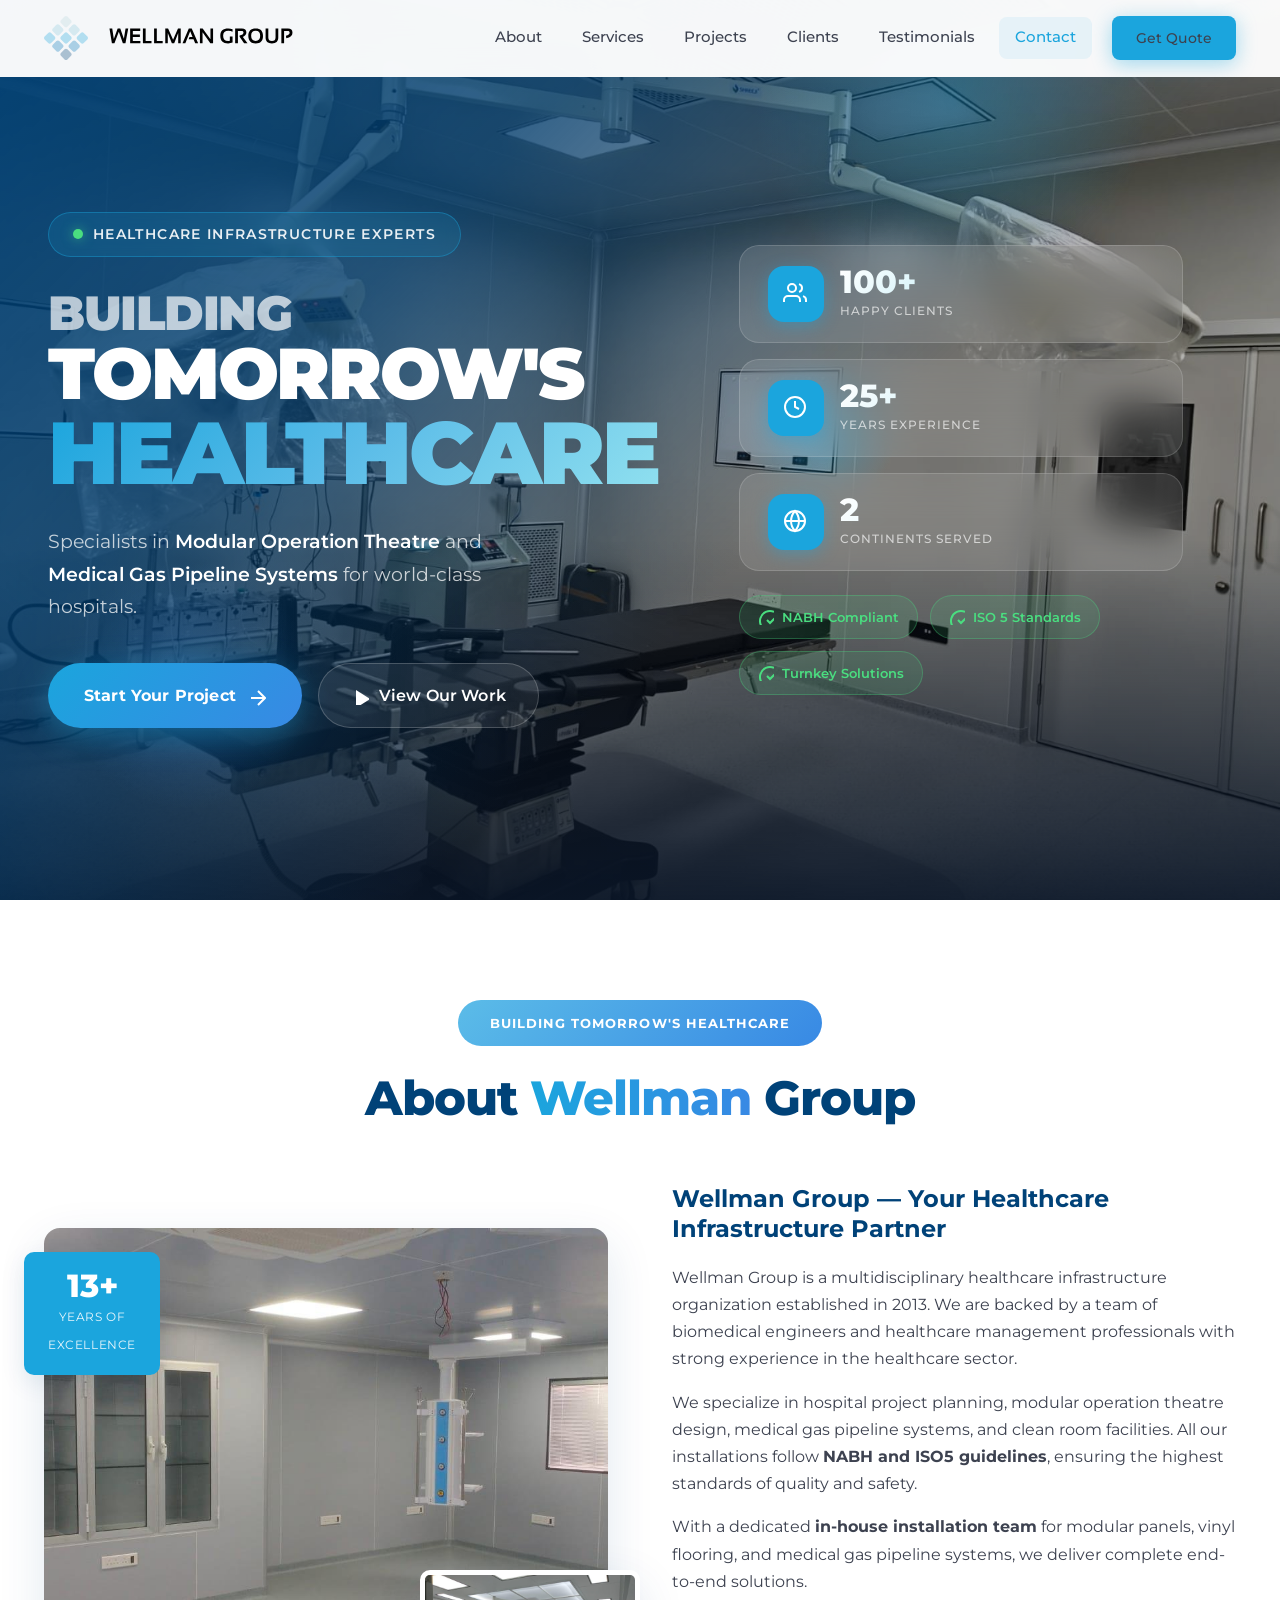
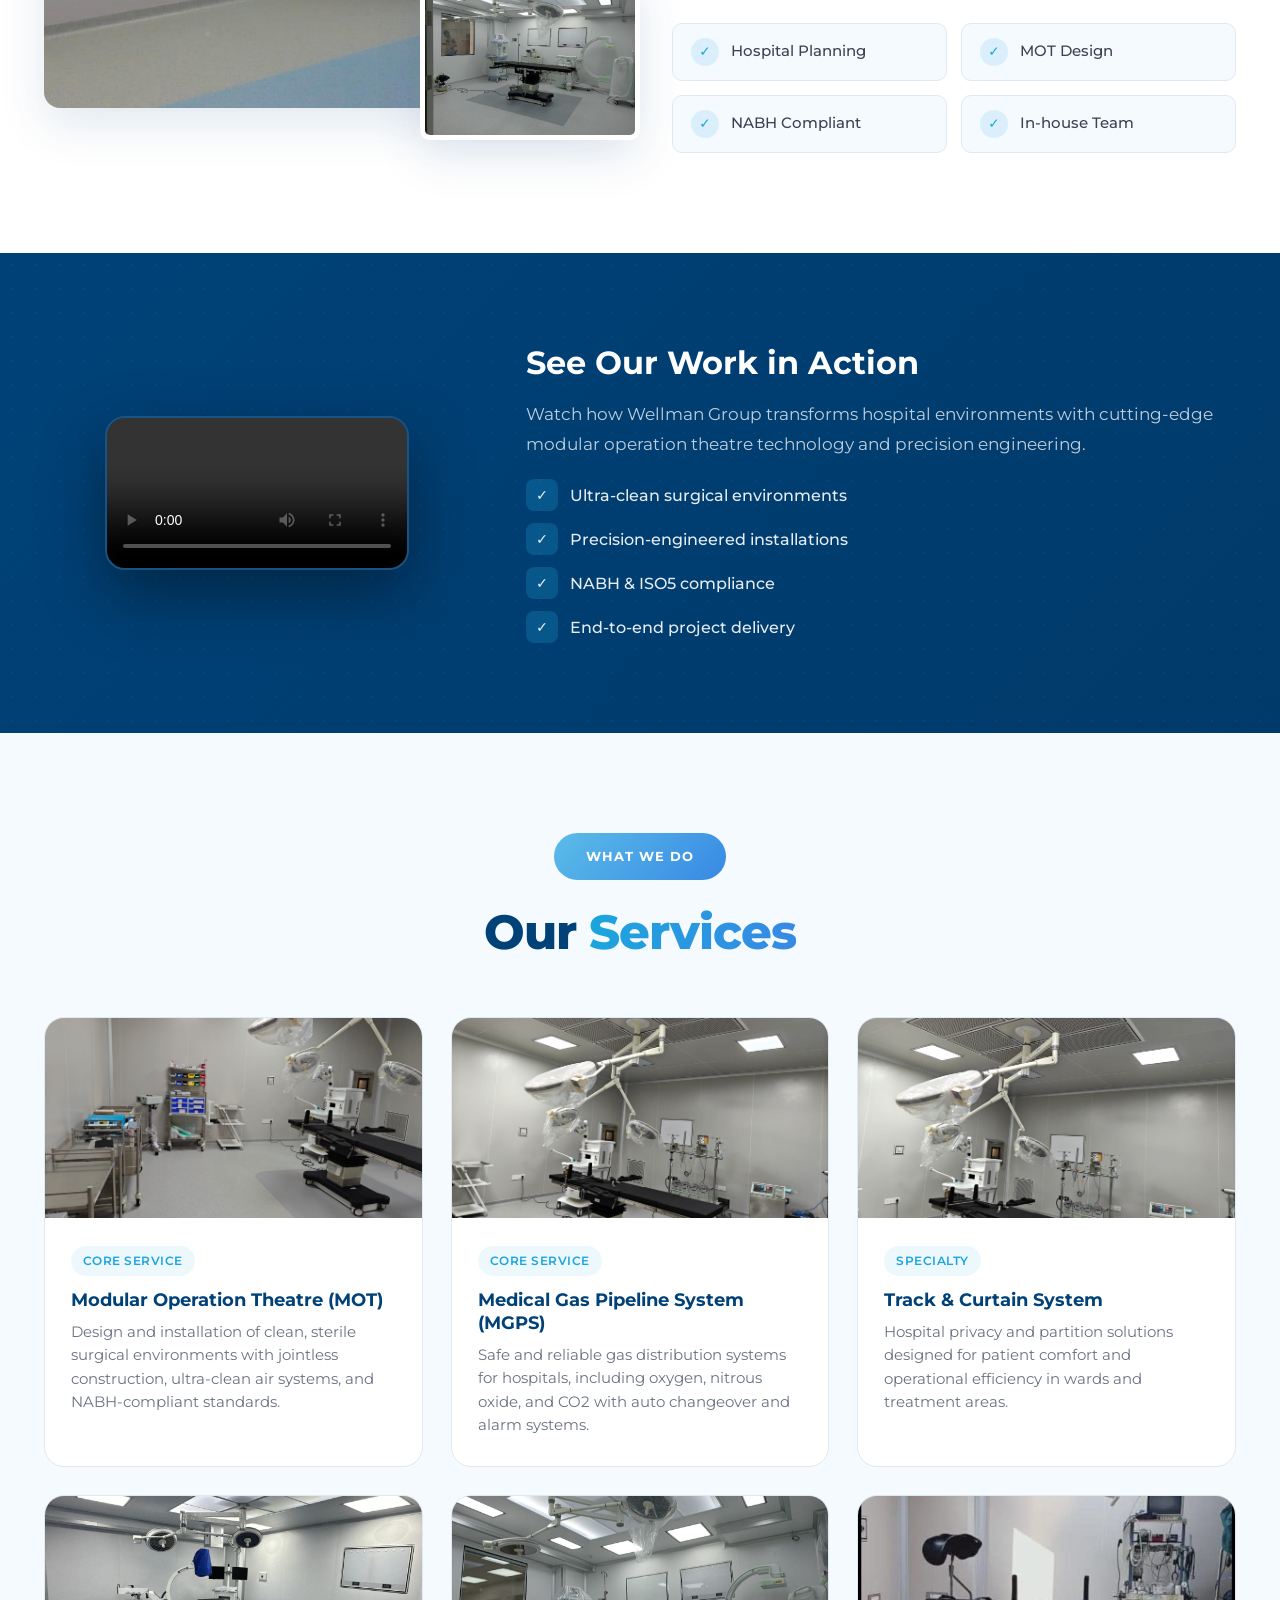
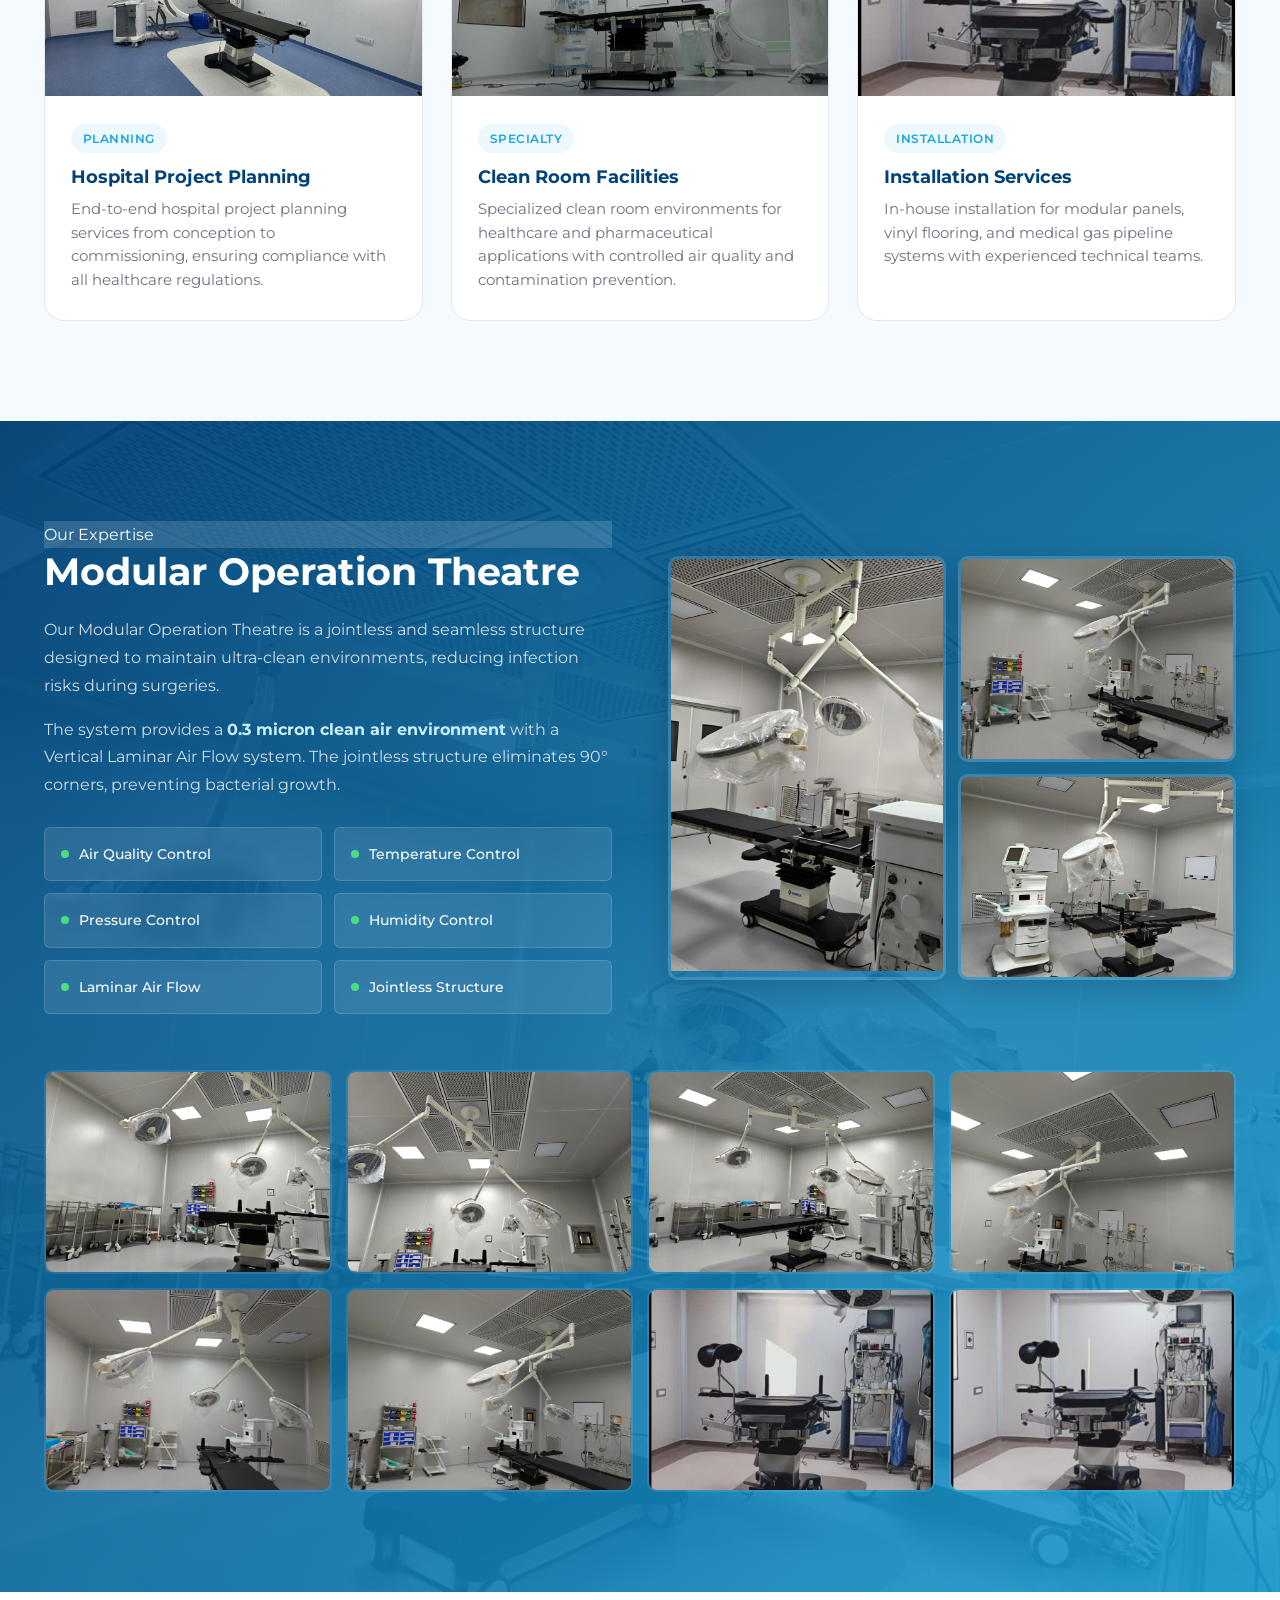
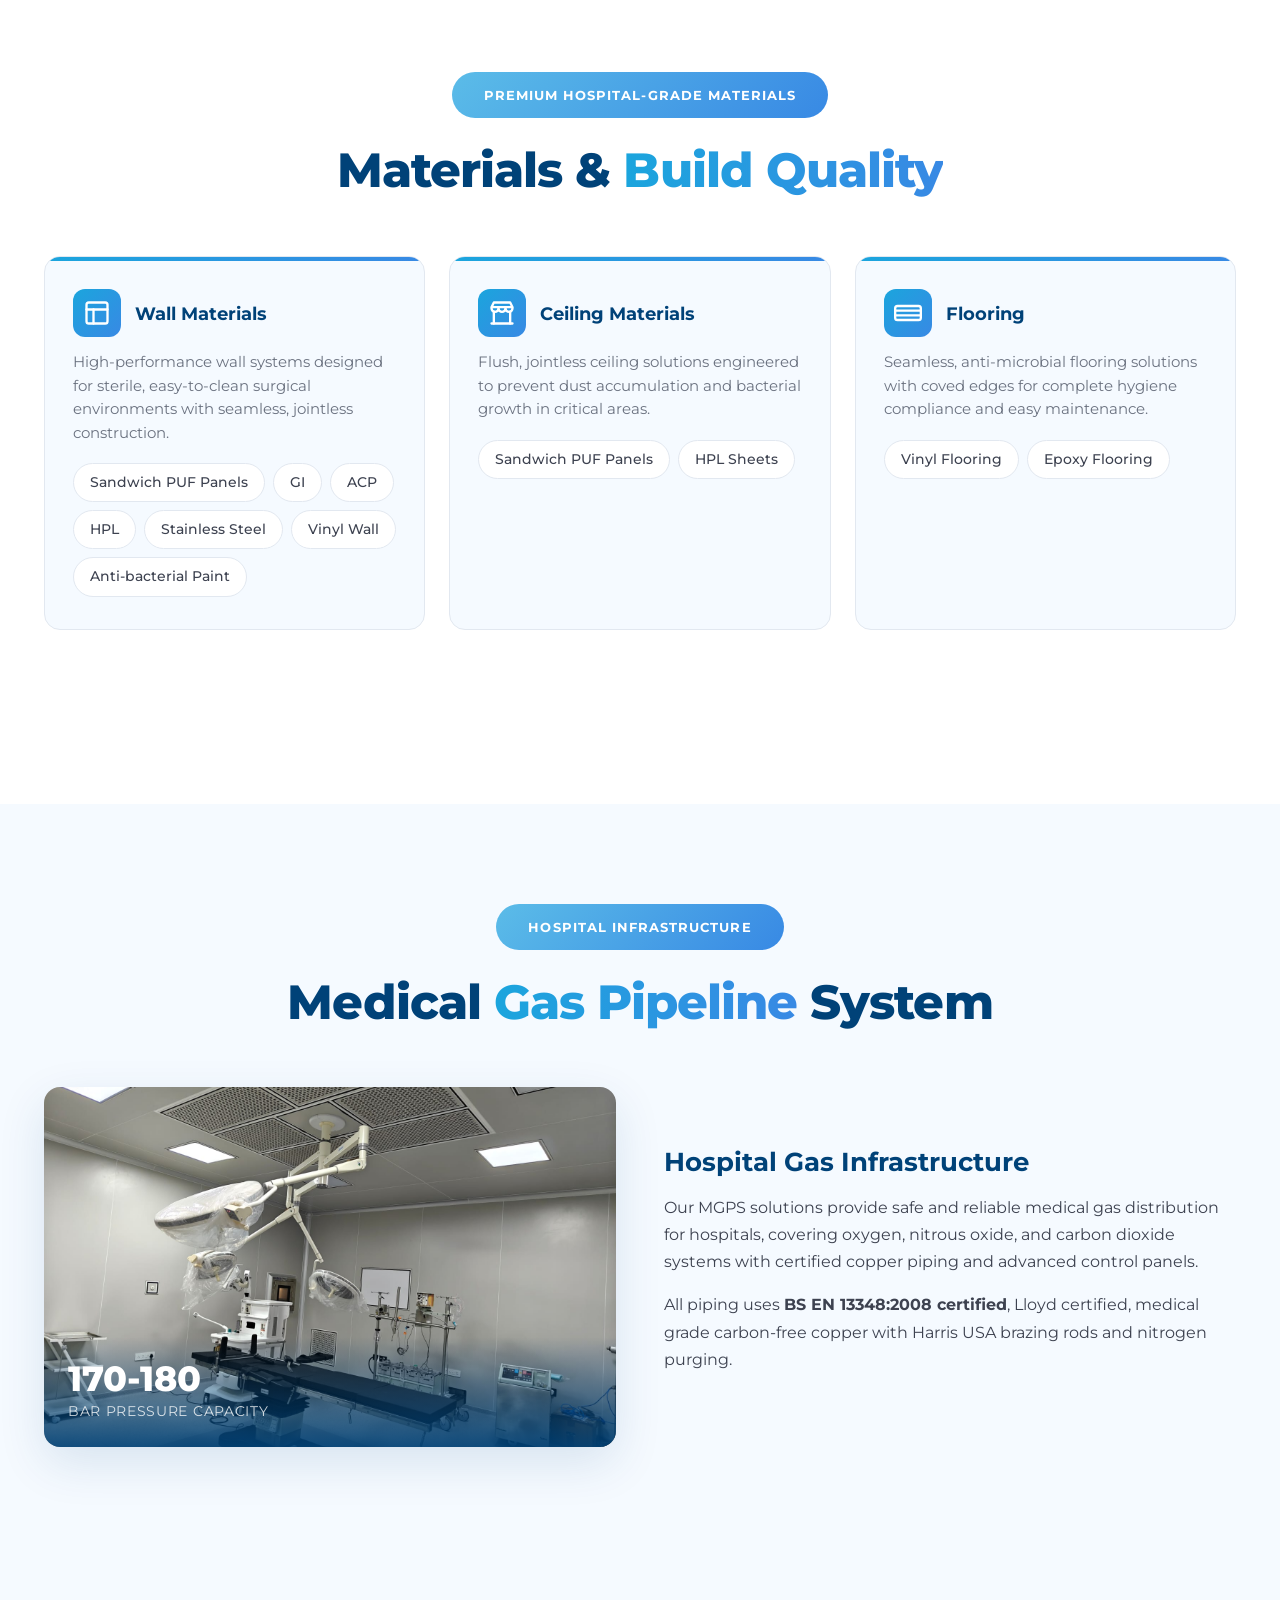
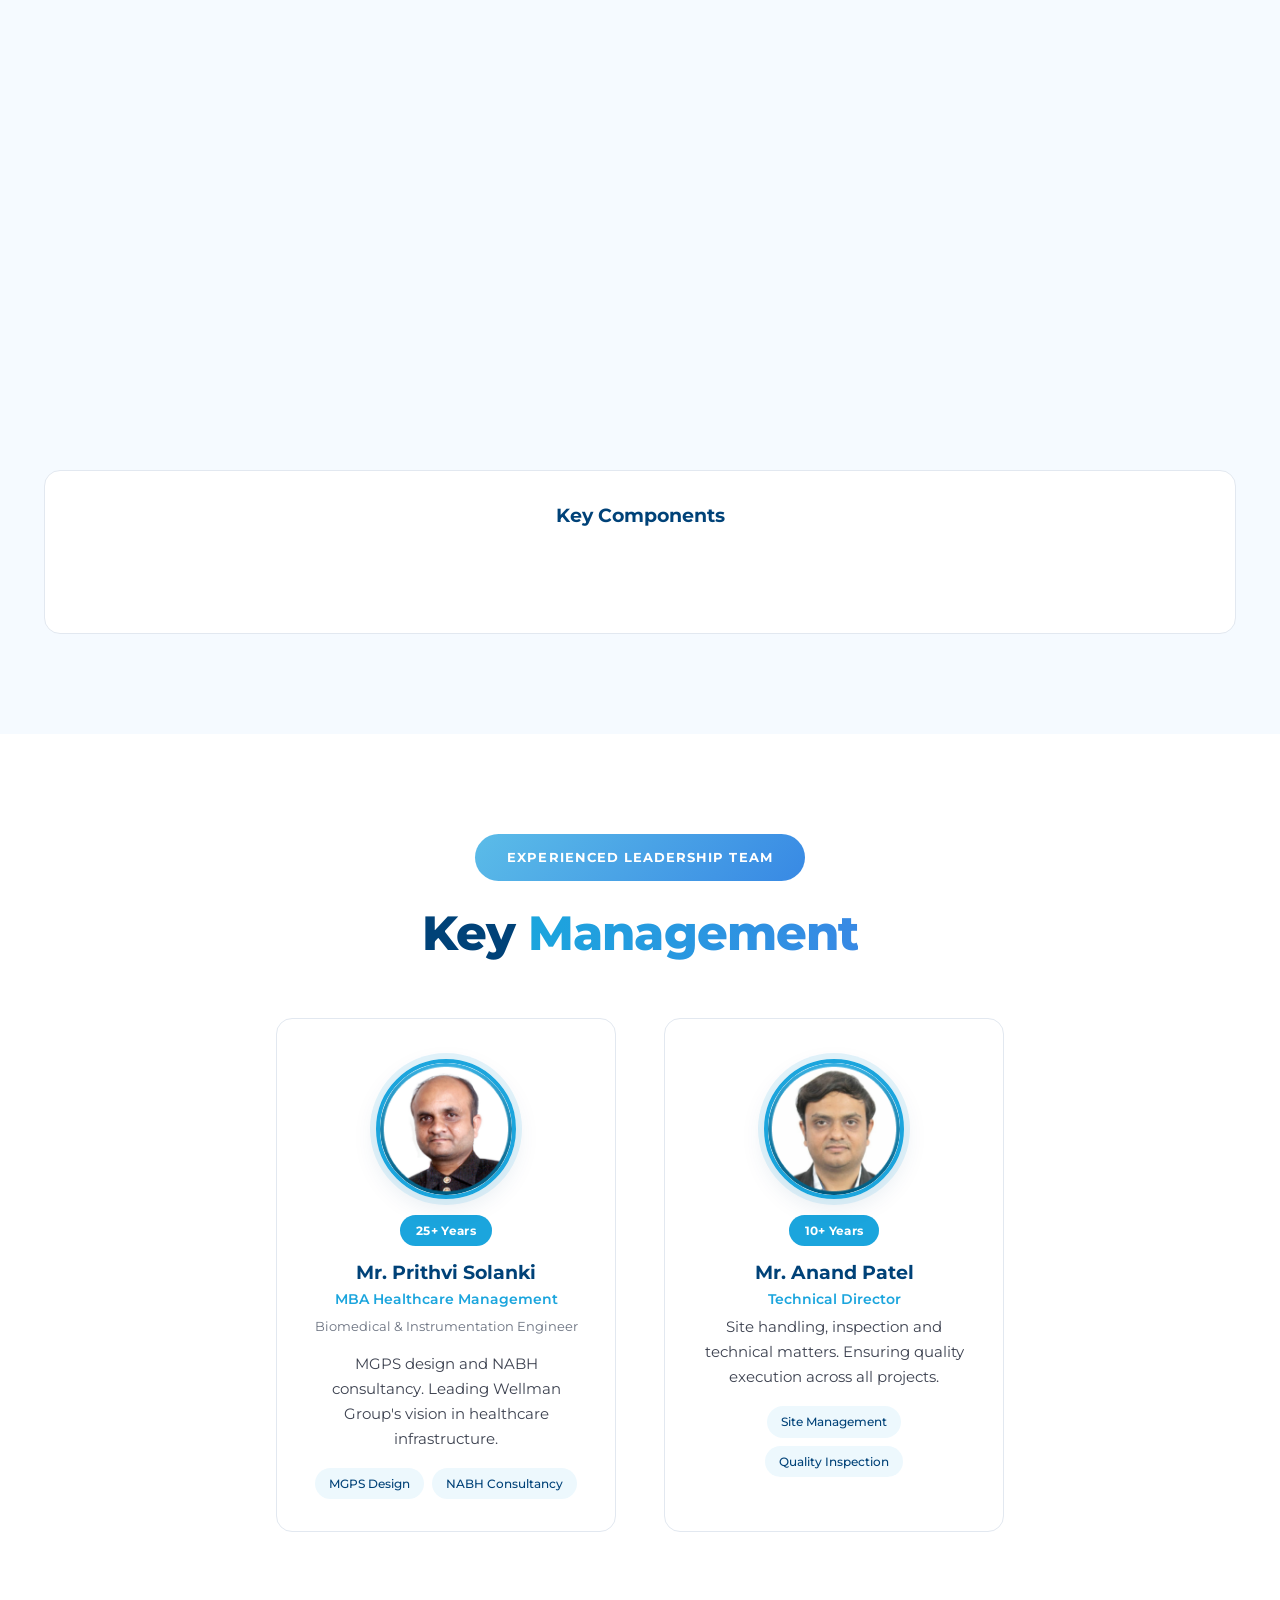
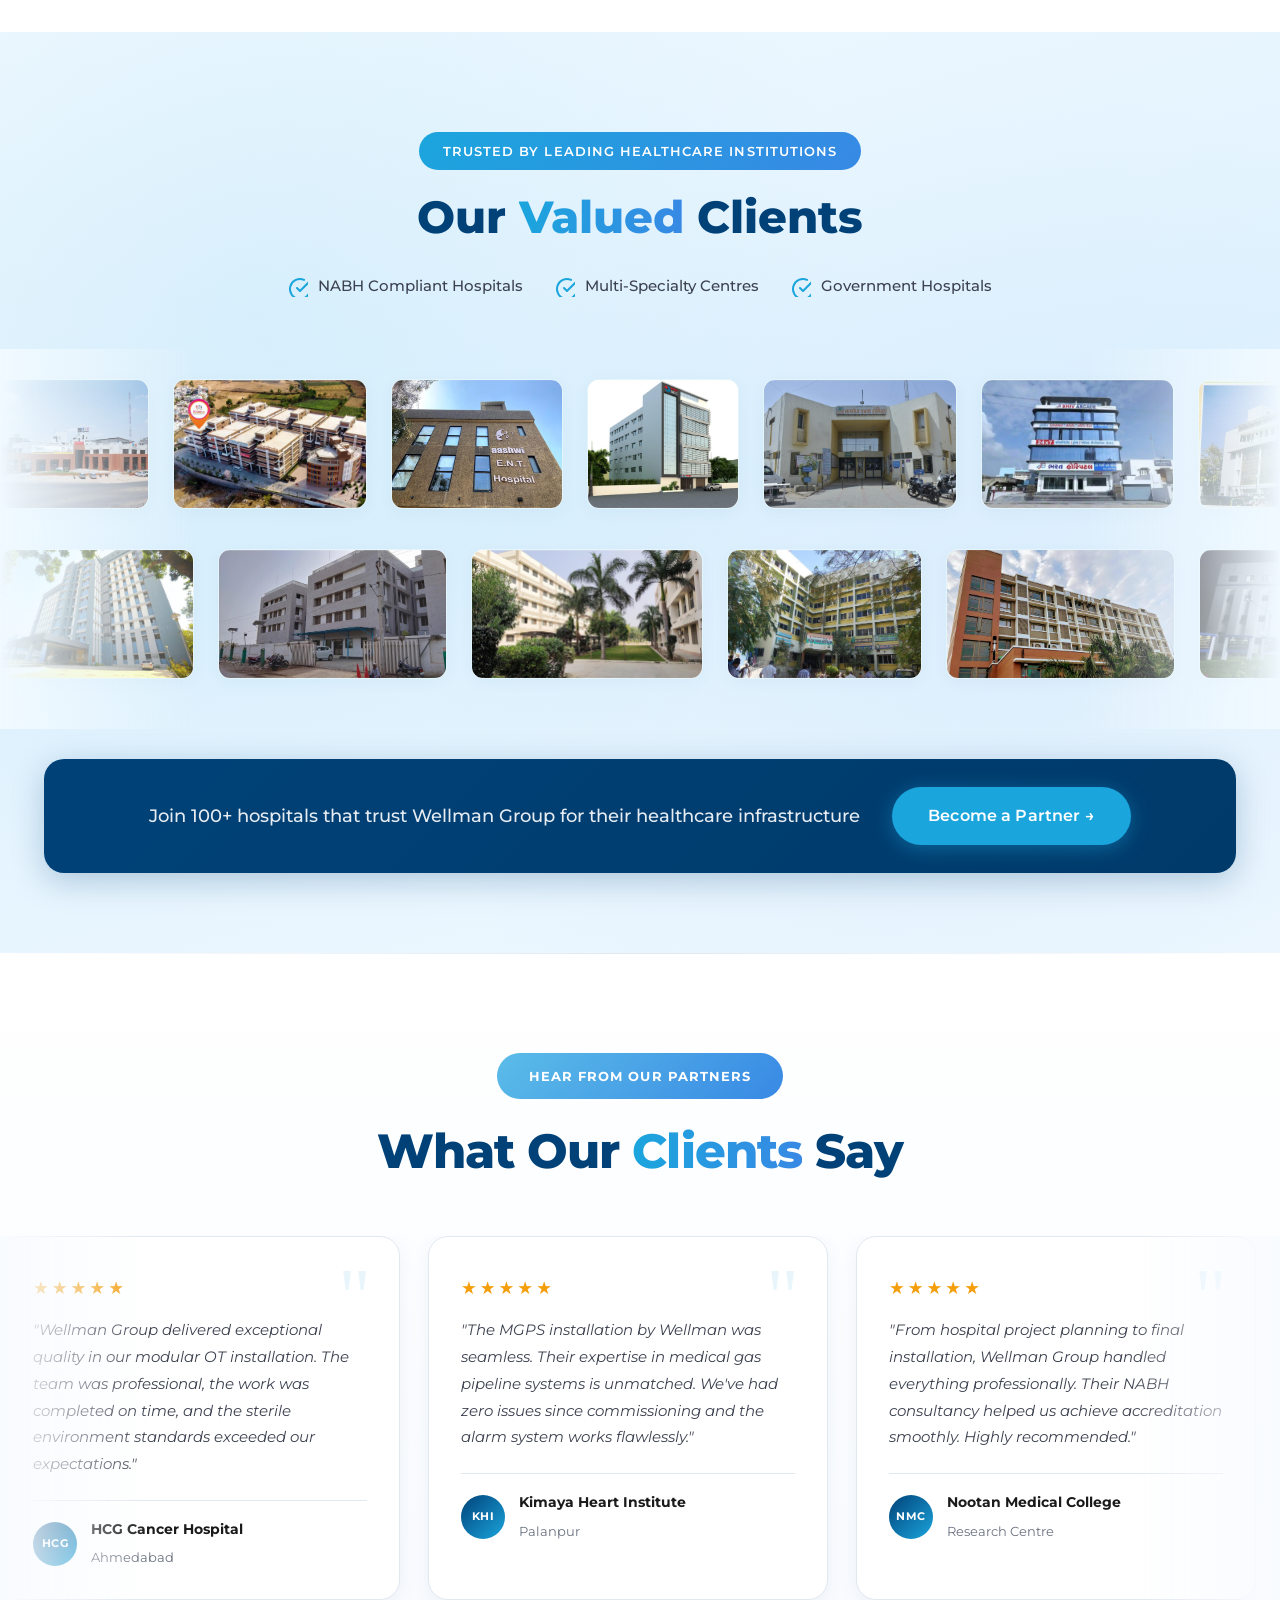
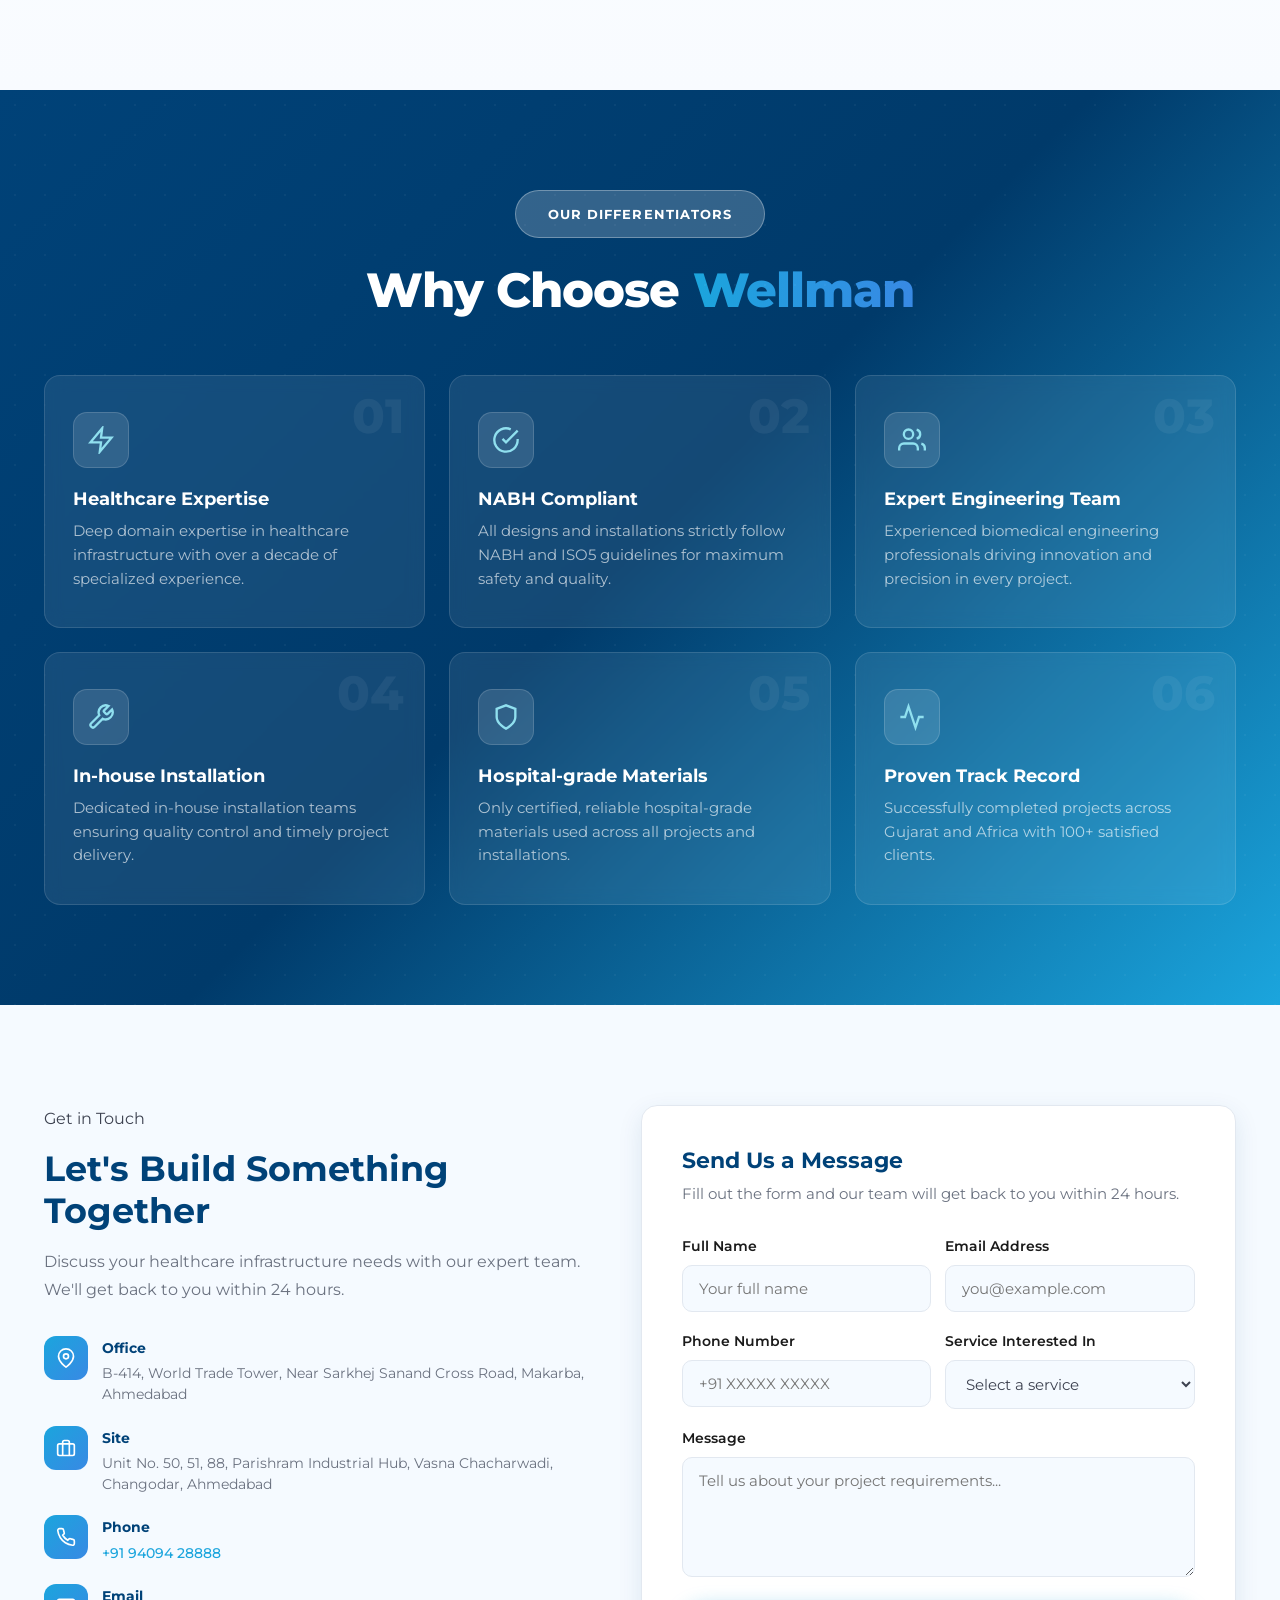
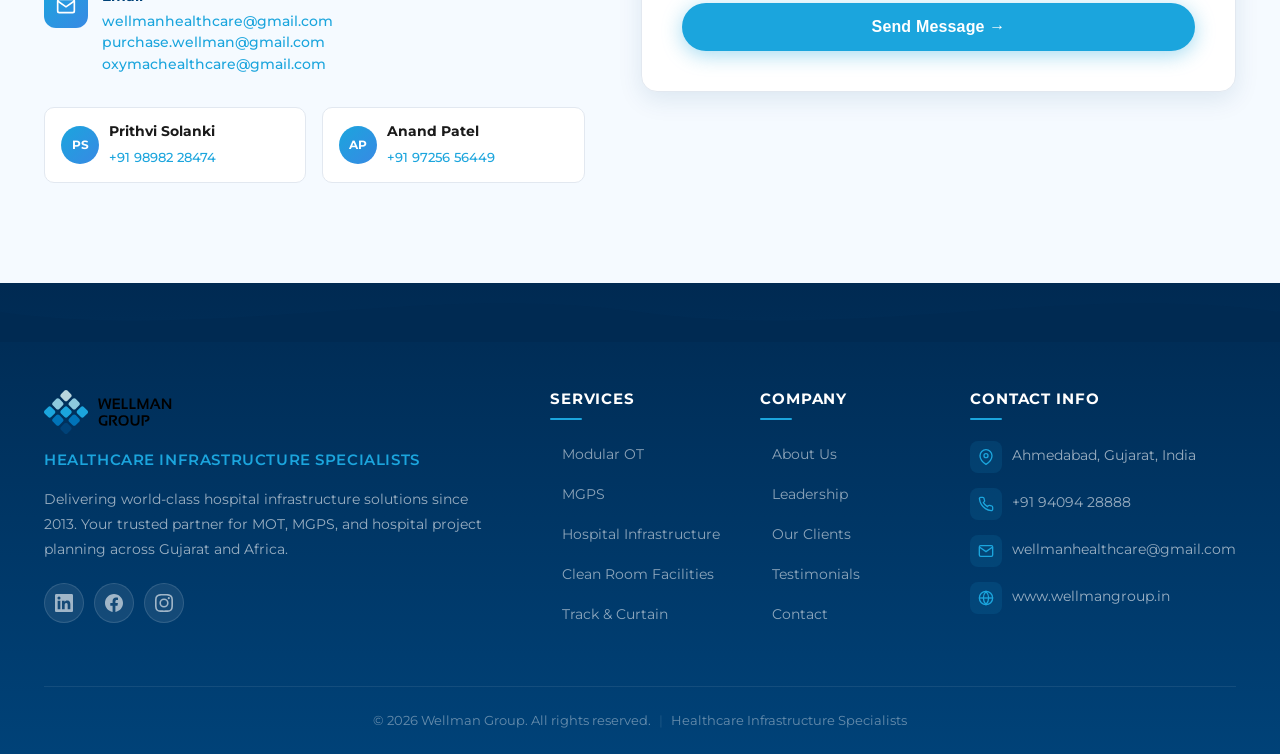
==== commit 6b3a8838: "Pushed resolved issues" ====
--- a/index.html
+++ b/index.html
@@ -207,7 +207,7 @@
     <div class="container">
       <div class="video-banner-inner">
         <div class="video-wrapper">
-          <video controls playsinline preload="metadata" poster="images/ot_2.jpeg" style="image-orientation: none;">
+          <video controls playsinline preload="metadata" style="image-orientation: none;">
             <source src="media/video-about.mov" type="video/mp4">
             Your browser does not support the video tag.
           </video>
@@ -1163,9 +1163,9 @@
       // Animate hamburger
       const spans = navToggle.querySelectorAll('span');
       if (navLinks.classList.contains('active')) {
-        spans[0].style.transform = 'rotate(45deg) translate(5px, 5px)';
+        spans[0].style.transform = 'rotate(45deg) translate(6px, 6px)';
         spans[1].style.opacity = '0';
-        spans[2].style.transform = 'rotate(-45deg) translate(5px, -5px)';
+        spans[2].style.transform = 'rotate(-45deg) translate(6px, -6px)';
       } else {
         spans[0].style.transform = '';
         spans[1].style.opacity = '';
--- a/styles.css
+++ b/styles.css
@@ -281,13 +281,14 @@
 .nav-toggle {
   display: none;
   flex-direction: column;
-  gap: 5px;
+  gap: 6px;
   cursor: pointer;
   background: none;
   border: none;
   padding: 8px;
   border-radius: 8px;
   transition: background var(--transition);
+  position: relative;
 }
 
 .nav-toggle:hover {
@@ -297,10 +298,11 @@
 .nav-toggle span {
   display: block;
   width: 24px;
-  height: 2.5px;
+  height: 3px;
   background: var(--text-dark);
   border-radius: 2px;
-  transition: all var(--transition);
+  transition: all 0.3s cubic-bezier(0.4, 0, 0.2, 1);
+  transform-origin: center;
 }
 
 /* ===== Hero ===== */
@@ -1839,6 +1841,7 @@
   gap: 24px;
   width: max-content;
   padding: 10px 0;
+  will-change: transform;
 }
 
 .cls-track-1 {
@@ -2378,11 +2381,14 @@
   display: flex;
   flex-direction: column;
   gap: 14px;
+  align-items: flex-start;
+  text-align: left;
 }
 
 .footer-logo {
   height: 44px;
   width: auto;
+  align-self: flex-start;
 }
 
 .footer-tagline {
@@ -2778,6 +2784,9 @@
     padding: 32px 24px;
     gap: 4px;
     overflow-y: auto;
+    z-index: 999;
+    height: calc(100vh - 76px);
+    height: calc(100dvh - 76px);
   }
 
   .nav-links.active {
@@ -2836,7 +2845,16 @@
   }
 
   .hero-ultra-right {
-    display: none;
+    display: flex;
+    max-width: 100%;
+  }
+
+  .hero-stats-grid {
+    width: 100%;
+  }
+
+  .hero-stat-card {
+    flex-direction: row;
   }
 
   .hero-line-1 {
@@ -3098,6 +3116,14 @@
     margin-bottom: 16px;
   }
 
+  .about-main-img img {
+    height: 300px;
+  }
+
+  .about-visual {
+    margin-bottom: 20px;
+  }
+
   .hero h1 {
     font-size: 1.85rem;
   }
@@ -3191,12 +3217,20 @@
   }
 
   .cls-logo-card {
-    height: 95px;
+    height: 90px;
     padding: 0;
   }
 
   .cls-track {
-    gap: 14px;
+    gap: 12px;
+  }
+
+  .cls-track-1 {
+    animation-duration: 25s;
+  }
+
+  .cls-track-2 {
+    animation-duration: 22s;
   }
 
   .testimonial-card {
@@ -3220,7 +3254,19 @@
   }
 
   .materials-features-strip {
-    flex-direction: column;
-    align-items: center;
-  }
-}
+    gap: 8px;
+    justify-content: flex-start;
+  }
+
+  .mfs-item {
+    padding: 8px 16px;
+    font-size: 0.82rem;
+    flex: 1 1 auto;
+    min-width: fit-content;
+  }
+
+  .material-tag {
+    padding: 6px 14px;
+    font-size: 0.8rem;
+  }
+}
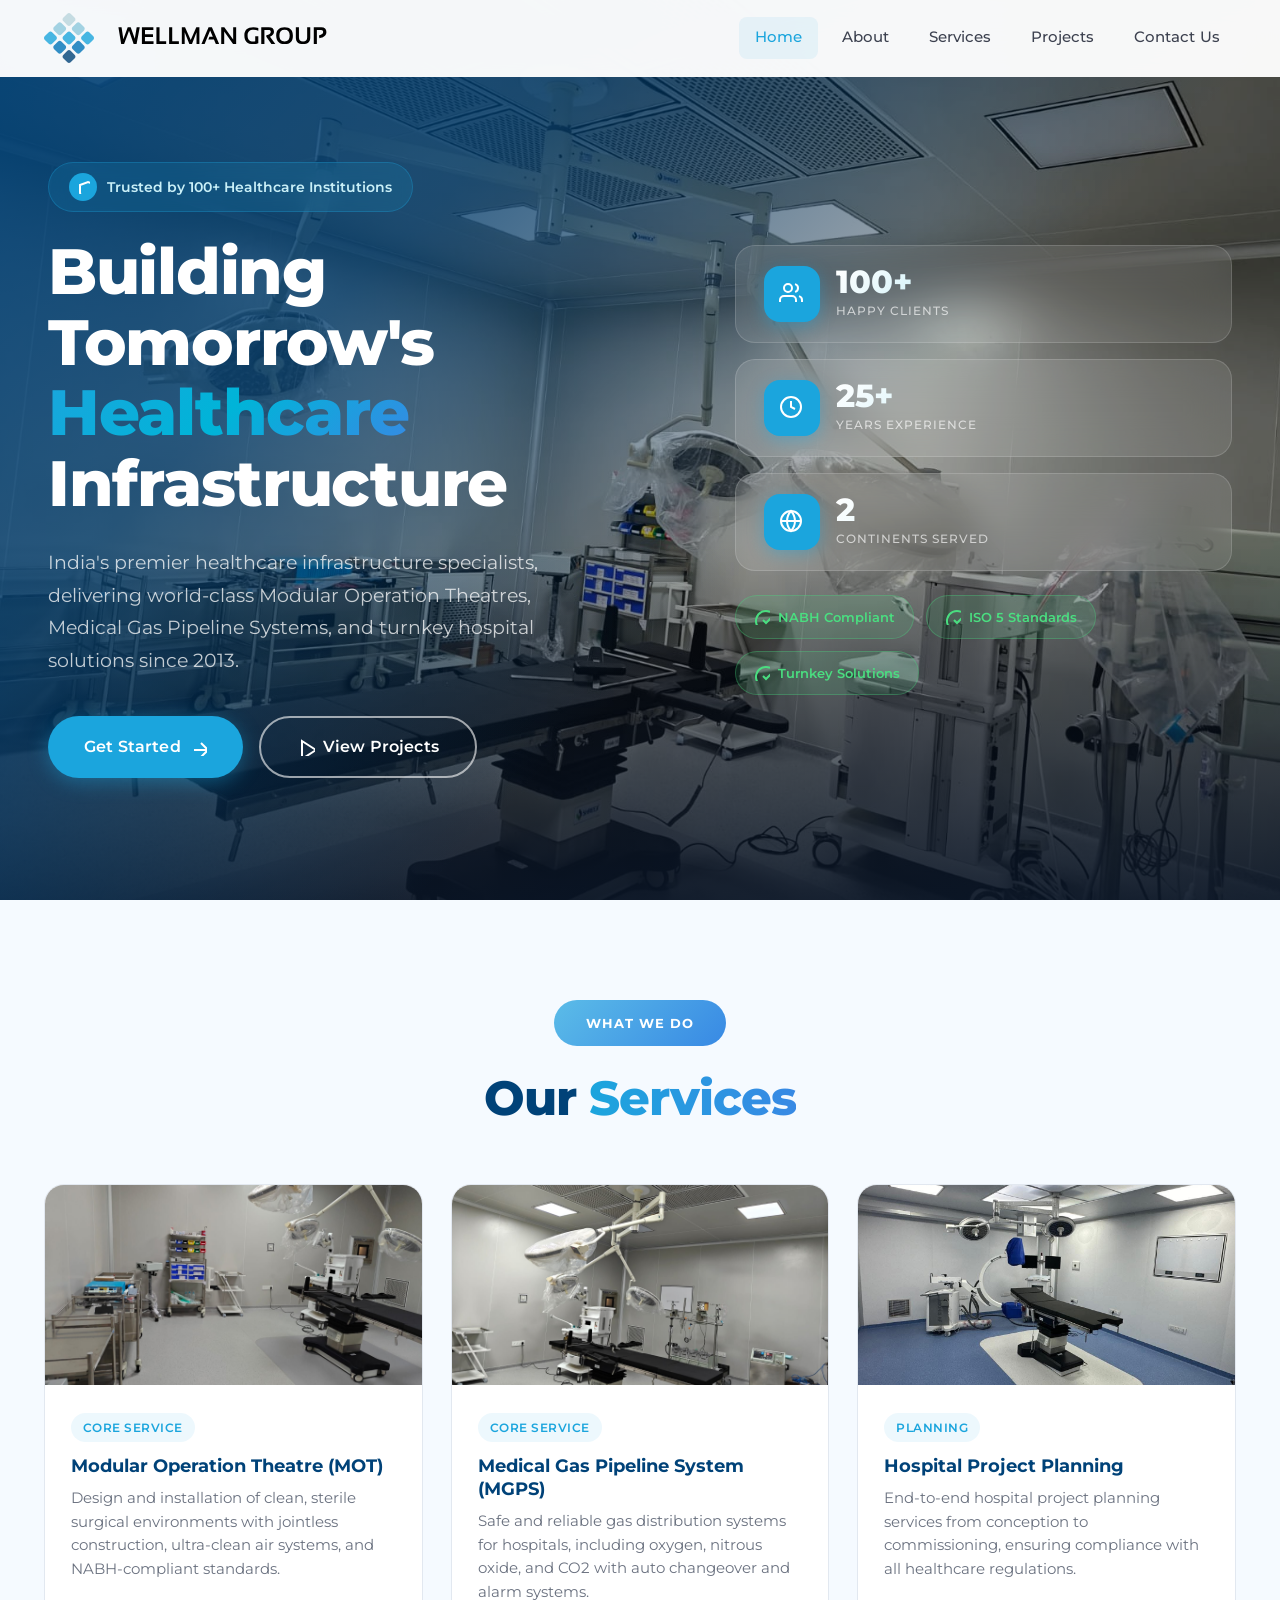
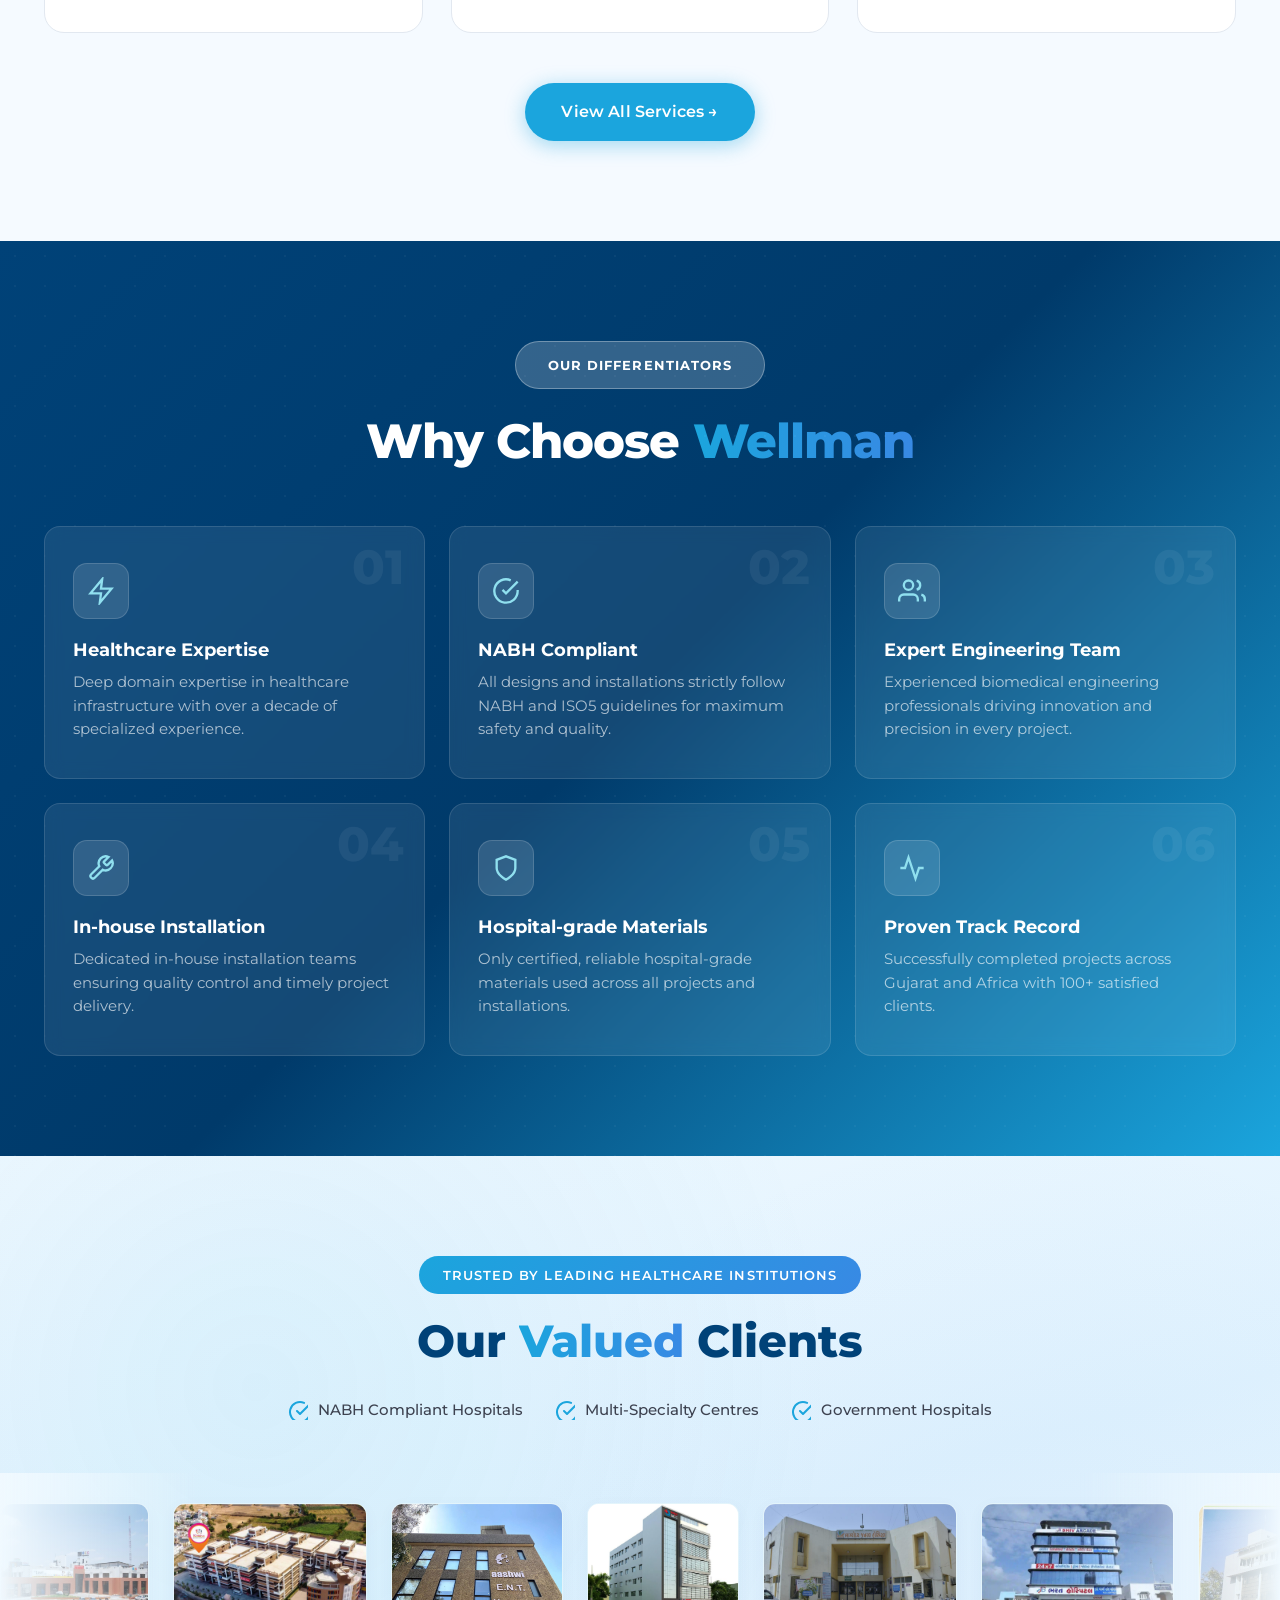
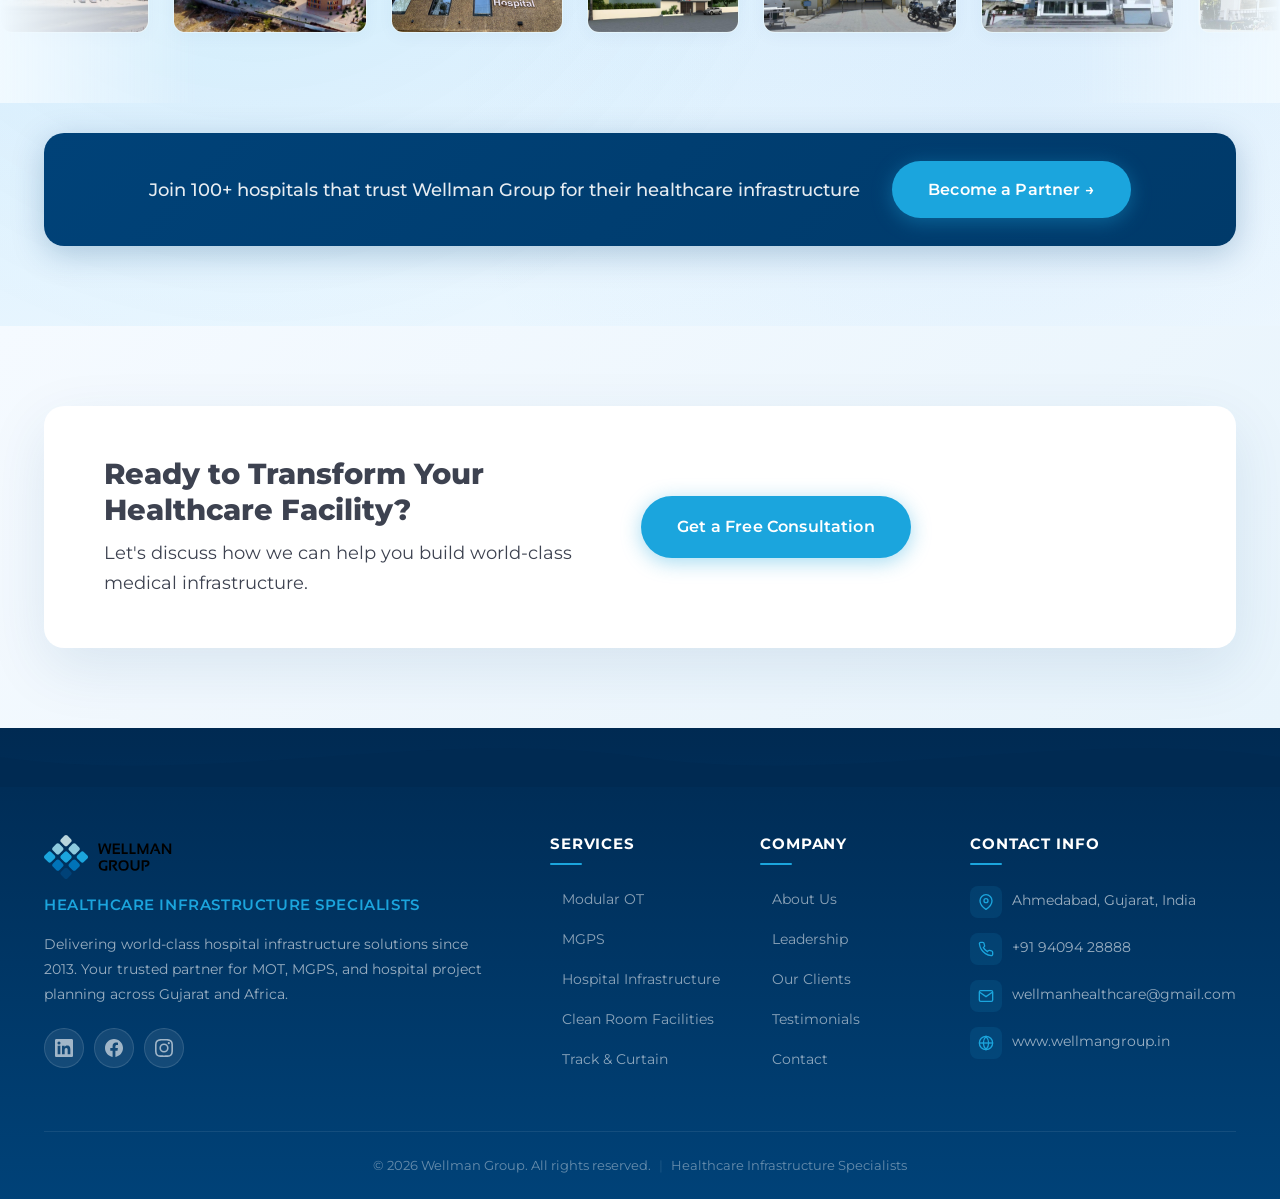
==== commit 5bf4b3d9: "Pushed updated website" ====
--- a/index.html
+++ b/index.html
@@ -3,48 +3,28 @@
 <head>
   <meta charset="UTF-8">
   <meta name="viewport" content="width=device-width, initial-scale=1.0">
-  <title>Wellman Group | Healthcare Infrastructure & Hospital Project Solutions</title>
-  <meta name="description" content="Wellman Group specializes in Modular Operation Theatre (MOT) and Medical Gas Pipeline Systems (MGPS) for modern hospitals. NABH compliant hospital infrastructure solutions in Gujarat, India.">
-  <meta name="keywords" content="Modular Operation Theatre India, MGPS Hospital Systems, Medical Gas Pipeline Installation, Hospital Infrastructure Solutions, NABH OT Design, Healthcare Engineering, Hospital Construction Gujarat">
-  <meta name="author" content="Wellman Group">
-  <meta name="robots" content="index, follow">
-  <meta property="og:title" content="Wellman Group | Healthcare Infrastructure Solutions">
-  <meta property="og:description" content="Specialists in Modular Operation Theatre (MOT) and Medical Gas Pipeline Systems (MGPS) for modern hospitals.">
-  <meta property="og:type" content="website">
-  <meta property="og:url" content="https://www.wellmangroup.in">
-  <link rel="canonical" href="https://www.wellmangroup.in">
-
-  <!-- Favicon -->
+  <title>Wellman Group | Healthcare Infrastructure Specialists</title>
+  <meta name="description" content="Wellman Group - Leading healthcare infrastructure specialists in Modular Operation Theatres, Medical Gas Pipeline Systems, and Hospital Project Planning. NABH compliant solutions since 2013.">
   <link rel="icon" type="image/svg+xml" href="images/logo-mini.svg">
-  <link rel="alternate icon" href="images/logo-mini.svg">
-  <link rel="apple-touch-icon" href="images/logo-mini.svg">
-
-  <!-- Fonts -->
   <link rel="preconnect" href="https://fonts.googleapis.com">
   <link rel="preconnect" href="https://fonts.gstatic.com" crossorigin>
   <link href="https://fonts.googleapis.com/css2?family=Montserrat:wght@400;500;600;700;800;900&display=swap" rel="stylesheet">
-
-  <!-- Stylesheet -->
   <link rel="stylesheet" href="styles.css">
 </head>
 <body>
 
   <!-- ===== NAVBAR ===== -->
   <nav class="navbar" id="navbar">
-    <div class="container">
-      <a href="#hero" class="navbar-brand">
+    <div class="container nav-container">
+      <a href="index.html" class="nav-logo">
         <img src="images/logo.svg" alt="Wellman Group Logo">
       </a>
       <div class="nav-links" id="navLinks">
-        <a href="#about">About</a>
-        <a href="#services">Services</a>
-        <a href="#mot">Projects</a>
-        <a href="#clients">Clients</a>
-        <a href="#testimonials">Testimonials</a>
-        <a href="#contact">Contact</a>
-        <div class="nav-cta">
-          <a href="#contact" class="btn btn-primary">Get Quote</a>
-        </div>
+        <a href="index.html" class="active">Home</a>
+        <a href="about.html">About</a>
+        <a href="services.html">Services</a>
+        <a href="projects.html">Projects</a>
+        <a href="contact.html" class="btn btn-nav">Contact Us</a>
       </div>
       <button class="nav-toggle" id="navToggle" aria-label="Toggle navigation">
         <span></span><span></span><span></span>
@@ -52,51 +32,38 @@
     </div>
   </nav>
 
-  <!-- ===== HERO ===== -->
-  <section class="hero-ultra" id="hero">
-    <!-- Background with cinematic zoom -->
+  <!-- ===== HERO ULTRA ===== -->
+  <section class="hero-ultra">
     <div class="hero-ultra-bg">
-      <img src="images/ot_1.jpeg" alt="Modern Operation Theatre by Wellman Group">
+      <img src="images/ot_2.jpeg" alt="Healthcare Infrastructure">
+      <div class="hero-ultra-overlay"></div>
     </div>
     
-    <!-- Gradient overlays -->
-    <div class="hero-ultra-overlay"></div>
-    
-    <!-- Floating accent shapes -->
-    <div class="hero-shape hero-shape-1"></div>
-    <div class="hero-shape hero-shape-2"></div>
-    <div class="hero-shape hero-shape-3"></div>
-    
-    <!-- Main content -->
-    <div class="hero-ultra-content">
+    <div class="hero-ultra-inner container">
       <div class="hero-ultra-left">
-        <!-- Badge -->
-        <div class="hero-badge">
-          <span class="hero-badge-dot"></span>
-          <span>Healthcare Infrastructure Experts</span>
+        <div class="hero-tagline-chip">
+          <span class="htc-icon">
+            <svg width="16" height="16" fill="none" stroke="currentColor" stroke-width="2"><path d="M12 22s8-4 8-10V5l-8-3-8 3v7c0 6 8 10 8 10z"/></svg>
+          </span>
+          Trusted by 100+ Healthcare Institutions
         </div>
         
-        <!-- Main heading -->
         <h1 class="hero-ultra-title">
-          <span class="hero-line hero-line-1">Building</span>
-          <span class="hero-line hero-line-2">Tomorrow's</span>
-          <span class="hero-line hero-line-3">Healthcare</span>
+          Building Tomorrow's <span class="hu-gradient">Healthcare</span> Infrastructure
         </h1>
         
-        <!-- Subtitle -->
         <p class="hero-ultra-subtitle">
-          Specialists in <strong>Modular Operation Theatre</strong> and <strong>Medical Gas Pipeline Systems</strong> for world-class hospitals.
+          India's premier healthcare infrastructure specialists, delivering world-class Modular Operation Theatres, Medical Gas Pipeline Systems, and turnkey hospital solutions since 2013.
         </p>
         
-        <!-- CTA buttons -->
         <div class="hero-ultra-cta">
-          <a href="#contact" class="btn btn-glow">
-            <span>Start Your Project</span>
-            <svg width="20" height="20" fill="none" stroke="currentColor" stroke-width="2"><path d="M5 12h14M12 5l7 7-7 7"/></svg>
+          <a href="contact.html" class="btn btn-primary btn-lg">
+            <span>Get Started</span>
+            <svg width="18" height="18" fill="none" stroke="currentColor" stroke-width="2"><path d="M5 12h14M12 5l7 7-7 7"/></svg>
           </a>
-          <a href="#mot" class="btn btn-glass">
-            <svg width="18" height="18" fill="currentColor"><polygon points="5,3 19,12 5,21"/></svg>
-            <span>View Our Work</span>
+          <a href="projects.html" class="btn btn-outline btn-lg">
+            <svg width="18" height="18" fill="none" stroke="currentColor" stroke-width="2"><polygon points="5 3 19 12 5 21 5 3"/></svg>
+            <span>View Projects</span>
           </a>
         </div>
       </div>
@@ -154,92 +121,8 @@
     </div>
   </section>
 
-  <!-- ===== ABOUT ===== -->
-  <section class="section" id="about">
-    <div class="container">
-      <div class="section-header-new">
-        <span class="shn-eyebrow">Building Tomorrow's Healthcare</span>
-        <h2>About <span class="shn-highlight">Wellman</span> Group</h2>
-      </div>
-      <div class="about-grid">
-        <div class="about-visual">
-          <div class="about-experience-badge">
-            <span class="exp-number">13+</span>
-            <span class="exp-label">Years of<br>Excellence</span>
-          </div>
-          <div class="about-main-img">
-            <img src="images/about-1.jpeg" alt="Wellman Group Healthcare Infrastructure">
-          </div>
-          <div class="about-float-img">
-            <img src="images/about-3.jpeg" alt="Hospital Installation">
-          </div>
-        </div>
-        <div class="about-text">
-          <h3>Wellman Group &mdash; Your Healthcare Infrastructure Partner</h3>
-          <p>Wellman Group is a multidisciplinary healthcare infrastructure organization established in 2013. We are backed by a team of biomedical engineers and healthcare management professionals with strong experience in the healthcare sector.</p>
-          <p>We specialize in hospital project planning, modular operation theatre design, medical gas pipeline systems, and clean room facilities. All our installations follow <strong>NABH and ISO5 guidelines</strong>, ensuring the highest standards of quality and safety.</p>
-          <p>With a dedicated <strong>in-house installation team</strong> for modular panels, vinyl flooring, and medical gas pipeline systems, we deliver complete end-to-end solutions.</p>
-          <div class="about-features">
-            <div class="about-feature fade-up">
-              <div class="feature-check">&#10003;</div>
-              Hospital Planning
-            </div>
-            <div class="about-feature fade-up">
-              <div class="feature-check">&#10003;</div>
-              MOT Design
-            </div>
-            <div class="about-feature fade-up">
-              <div class="feature-check">&#10003;</div>
-              NABH Compliant
-            </div>
-            <div class="about-feature fade-up">
-              <div class="feature-check">&#10003;</div>
-              In-house Team
-            </div>
-          </div>
-        </div>
-      </div>
-    </div>
-  </section>
-
-  <!-- ===== VIDEO BANNER ===== -->
-  <section class="video-banner">
-    <div class="container">
-      <div class="video-banner-inner">
-        <div class="video-wrapper">
-          <video controls playsinline preload="metadata" style="image-orientation: none;">
-            <source src="media/video-about.mov" type="video/mp4">
-            Your browser does not support the video tag.
-          </video>
-        </div>
-        <div class="video-text">
-          <h2>See Our Work in Action</h2>
-          <p>Watch how Wellman Group transforms hospital environments with cutting-edge modular operation theatre technology and precision engineering.</p>
-          <div class="video-highlights">
-            <div class="video-highlight">
-              <div class="vh-icon">&#10003;</div>
-              Ultra-clean surgical environments
-            </div>
-            <div class="video-highlight">
-              <div class="vh-icon">&#10003;</div>
-              Precision-engineered installations
-            </div>
-            <div class="video-highlight">
-              <div class="vh-icon">&#10003;</div>
-              NABH &amp; ISO5 compliance
-            </div>
-            <div class="video-highlight">
-              <div class="vh-icon">&#10003;</div>
-              End-to-end project delivery
-            </div>
-          </div>
-        </div>
-      </div>
-    </div>
-  </section>
-
-  <!-- ===== SERVICES ===== -->
-  <section class="section section-alt" id="services">
+  <!-- ===== SERVICES PREVIEW ===== -->
+  <section class="section section-alt">
     <div class="container">
       <div class="section-header-new">
         <span class="shn-eyebrow">What We Do</span>
@@ -268,16 +151,6 @@
         </div>
         <div class="service-card fade-up">
           <div class="service-card-img">
-            <img src="images/ot_15.jpeg" alt="Track and Curtain System">
-          </div>
-          <div class="service-card-body">
-            <div class="service-tag">Specialty</div>
-            <h3>Track &amp; Curtain System</h3>
-            <p>Hospital privacy and partition solutions designed for patient comfort and operational efficiency in wards and treatment areas.</p>
-          </div>
-        </div>
-        <div class="service-card fade-up">
-          <div class="service-card-img">
             <img src="images/ot_19.jpeg" alt="Hospital Project Planning">
           </div>
           <div class="service-card-body">
@@ -286,345 +159,76 @@
             <p>End-to-end hospital project planning services from conception to commissioning, ensuring compliance with all healthcare regulations.</p>
           </div>
         </div>
-        <div class="service-card fade-up">
-          <div class="service-card-img">
-            <img src="images/ot_21.jpeg" alt="Clean Room Facilities">
-          </div>
-          <div class="service-card-body">
-            <div class="service-tag">Specialty</div>
-            <h3>Clean Room Facilities</h3>
-            <p>Specialized clean room environments for healthcare and pharmaceutical applications with controlled air quality and contamination prevention.</p>
-          </div>
-        </div>
-        <div class="service-card fade-up">
-          <div class="service-card-img">
-            <img src="images/ot_24.jpeg" alt="Installation Services">
-          </div>
-          <div class="service-card-body">
-            <div class="service-tag">Installation</div>
-            <h3>Installation Services</h3>
-            <p>In-house installation for modular panels, vinyl flooring, and medical gas pipeline systems with experienced technical teams.</p>
-          </div>
-        </div>
+      </div>
+      <div class="section-cta-center fade-up">
+        <a href="services.html" class="btn btn-primary">View All Services &rarr;</a>
       </div>
     </div>
   </section>
 
-  <!-- ===== MODULAR OPERATION THEATRE ===== -->
-  <section class="mot-hero" id="mot">
-    <div class="mot-hero-bg">
-      <img src="images/ot_2.jpeg" alt="Modular OT Background">
-    </div>
-    <div class="container mot-content">
-      <div class="mot-top">
-        <div class="mot-text">
-          <div class="section-label">Our Expertise</div>
-          <h2>Modular Operation Theatre</h2>
-          <p>Our Modular Operation Theatre is a jointless and seamless structure designed to maintain ultra-clean environments, reducing infection risks during surgeries.</p>
-          <p>The system provides a <strong style="color: #CAF0F8;">0.3 micron clean air environment</strong> with a Vertical Laminar Air Flow system. The jointless structure eliminates 90&deg; corners, preventing bacterial growth.</p>
-          <div class="mot-controls">
-            <div class="mot-control-item">
-              <span class="mci-dot"></span>Air Quality Control
-            </div>
-            <div class="mot-control-item">
-              <span class="mci-dot"></span>Temperature Control
-            </div>
-            <div class="mot-control-item">
-              <span class="mci-dot"></span>Pressure Control
-            </div>
-            <div class="mot-control-item">
-              <span class="mci-dot"></span>Humidity Control
-            </div>
-            <div class="mot-control-item">
-              <span class="mci-dot"></span>Laminar Air Flow
-            </div>
-            <div class="mot-control-item">
-              <span class="mci-dot"></span>Jointless Structure
-            </div>
-          </div>
-        </div>
-        <div class="mot-feature-img">
-          <div class="hero-image-grid">
-            <div class="hero-img tall">
-              <img src="images/ot_4.jpeg" alt="OT Interior View">
-            </div>
-            <div class="hero-img-col">
-              <div class="hero-img">
-                <img src="images/ot_6.jpeg" alt="OT Panel Details">
-              </div>
-              <div class="hero-img">
-                <img src="images/ot_8.jpeg" alt="OT Setup">
-              </div>
-            </div>
-          </div>
-        </div>
-      </div>
-
-      <!-- OT Photo Gallery -->
-      <div class="mot-gallery-grid">
-        <div class="mot-img" onclick="openLightbox(this)">
-          <img src="images/ot_10.jpeg" alt="Operation Theatre 1">
-        </div>
-        <div class="mot-img" onclick="openLightbox(this)">
-          <img src="images/ot_11.jpeg" alt="Operation Theatre 2">
-        </div>
-        <div class="mot-img" onclick="openLightbox(this)">
-          <img src="images/ot_13.jpeg" alt="Operation Theatre 3">
-        </div>
-        <div class="mot-img" onclick="openLightbox(this)">
-          <img src="images/ot_14.jpeg" alt="Operation Theatre 4">
-        </div>
-        <div class="mot-img" onclick="openLightbox(this)">
-          <img src="images/ot_16.jpeg" alt="Operation Theatre 5">
-        </div>
-        <div class="mot-img" onclick="openLightbox(this)">
-          <img src="images/ot_17.jpeg" alt="Operation Theatre 6">
-        </div>
-        <div class="mot-img" onclick="openLightbox(this)">
-          <img src="images/ot_18.jpeg" alt="Operation Theatre 7">
-        </div>
-        <div class="mot-img" onclick="openLightbox(this)">
-          <img src="images/ot_20.jpeg" alt="Operation Theatre 8">
+  <!-- ===== WHY CHOOSE US (Brief) ===== -->
+  <section class="why-section">
+    <div class="why-bg-pattern"></div>
+    <div class="container">
+      <div class="section-header-new section-header-white">
+        <span class="shn-eyebrow shn-eyebrow-white">Our Differentiators</span>
+        <h2>Why Choose <span class="shn-highlight">Wellman</span></h2>
+      </div>
+      <div class="why-features-grid">
+        <div class="why-feature-card fade-up">
+          <div class="wfc-number">01</div>
+          <div class="wfc-icon">
+            <svg width="28" height="28" viewBox="0 0 24 24" fill="none" stroke="currentColor" stroke-width="2"><path d="M13 2L3 14h9l-1 8 10-12h-9l1-8z"/></svg>
+          </div>
+          <h3>Healthcare Expertise</h3>
+          <p>Deep domain expertise in healthcare infrastructure with over a decade of specialized experience.</p>
+        </div>
+        <div class="why-feature-card fade-up">
+          <div class="wfc-number">02</div>
+          <div class="wfc-icon">
+            <svg width="28" height="28" viewBox="0 0 24 24" fill="none" stroke="currentColor" stroke-width="2"><path d="M22 11.08V12a10 10 0 1 1-5.93-9.14"/><polyline points="22 4 12 14.01 9 11.01"/></svg>
+          </div>
+          <h3>NABH Compliant</h3>
+          <p>All designs and installations strictly follow NABH and ISO5 guidelines for maximum safety and quality.</p>
+        </div>
+        <div class="why-feature-card fade-up">
+          <div class="wfc-number">03</div>
+          <div class="wfc-icon">
+            <svg width="28" height="28" viewBox="0 0 24 24" fill="none" stroke="currentColor" stroke-width="2"><path d="M17 21v-2a4 4 0 0 0-4-4H5a4 4 0 0 0-4 4v2"/><circle cx="9" cy="7" r="4"/><path d="M23 21v-2a4 4 0 0 0-3-3.87"/><path d="M16 3.13a4 4 0 0 1 0 7.75"/></svg>
+          </div>
+          <h3>Expert Engineering Team</h3>
+          <p>Experienced biomedical engineering professionals driving innovation and precision in every project.</p>
+        </div>
+        <div class="why-feature-card fade-up">
+          <div class="wfc-number">04</div>
+          <div class="wfc-icon">
+            <svg width="28" height="28" viewBox="0 0 24 24" fill="none" stroke="currentColor" stroke-width="2"><path d="M14.7 6.3a1 1 0 0 0 0 1.4l1.6 1.6a1 1 0 0 0 1.4 0l3.77-3.77a6 6 0 0 1-7.94 7.94l-6.91 6.91a2.12 2.12 0 0 1-3-3l6.91-6.91a6 6 0 0 1 7.94-7.94l-3.76 3.76z"/></svg>
+          </div>
+          <h3>In-house Installation</h3>
+          <p>Dedicated in-house installation teams ensuring quality control and timely project delivery.</p>
+        </div>
+        <div class="why-feature-card fade-up">
+          <div class="wfc-number">05</div>
+          <div class="wfc-icon">
+            <svg width="28" height="28" viewBox="0 0 24 24" fill="none" stroke="currentColor" stroke-width="2"><path d="M12 22s8-4 8-10V5l-8-3-8 3v7c0 6 8 10 8 10z"/></svg>
+          </div>
+          <h3>Hospital-grade Materials</h3>
+          <p>Only certified, reliable hospital-grade materials used across all projects and installations.</p>
+        </div>
+        <div class="why-feature-card fade-up">
+          <div class="wfc-number">06</div>
+          <div class="wfc-icon">
+            <svg width="28" height="28" viewBox="0 0 24 24" fill="none" stroke="currentColor" stroke-width="2"><polyline points="22 12 18 12 15 21 9 3 6 12 2 12"/></svg>
+          </div>
+          <h3>Proven Track Record</h3>
+          <p>Successfully completed projects across Gujarat and Africa with 100+ satisfied clients.</p>
         </div>
       </div>
     </div>
   </section>
 
-  <!-- MOT Materials -->
-  <section class="mot-materials-bar">
-    <div class="container">
-      <div class="section-header-new">
-        <span class="shn-eyebrow">Premium Hospital-Grade Materials</span>
-        <h2>Materials & <span class="shn-highlight">Build Quality</span></h2>
-      </div>
-      <div class="materials-showcase">
-        <div class="material-showcase-card fade-up">
-          <div class="msc-header">
-            <div class="msc-icon-wrap">
-              <svg width="28" height="28" viewBox="0 0 24 24" fill="none" stroke="currentColor" stroke-width="2" stroke-linecap="round" stroke-linejoin="round"><rect x="3" y="3" width="18" height="18" rx="2"/><path d="M3 9h18"/><path d="M9 21V9"/></svg>
-            </div>
-            <h4>Wall Materials</h4>
-          </div>
-          <p class="msc-desc">High-performance wall systems designed for sterile, easy-to-clean surgical environments with seamless, jointless construction.</p>
-          <div class="material-tags">
-            <span class="material-tag">Sandwich PUF Panels</span>
-            <span class="material-tag">GI</span>
-            <span class="material-tag">ACP</span>
-            <span class="material-tag">HPL</span>
-            <span class="material-tag">Stainless Steel</span>
-            <span class="material-tag">Vinyl Wall</span>
-            <span class="material-tag">Anti-bacterial Paint</span>
-          </div>
-        </div>
-        <div class="material-showcase-card fade-up">
-          <div class="msc-header">
-            <div class="msc-icon-wrap">
-              <svg width="28" height="28" viewBox="0 0 24 24" fill="none" stroke="currentColor" stroke-width="2" stroke-linecap="round" stroke-linejoin="round"><path d="M3 21h18"/><path d="M3 7v1a3 3 0 0 0 6 0V7m0 1a3 3 0 0 0 6 0V7m0 1a3 3 0 0 0 6 0V7H3l2-4h14l2 4"/><path d="M5 21V10.87"/><path d="M19 21V10.87"/></svg>
-            </div>
-            <h4>Ceiling Materials</h4>
-          </div>
-          <p class="msc-desc">Flush, jointless ceiling solutions engineered to prevent dust accumulation and bacterial growth in critical areas.</p>
-          <div class="material-tags">
-            <span class="material-tag">Sandwich PUF Panels</span>
-            <span class="material-tag">HPL Sheets</span>
-          </div>
-        </div>
-        <div class="material-showcase-card fade-up">
-          <div class="msc-header">
-            <div class="msc-icon-wrap">
-              <svg width="28" height="28" viewBox="0 0 24 24" fill="none" stroke="currentColor" stroke-width="2" stroke-linecap="round" stroke-linejoin="round"><rect x="1" y="6" width="22" height="12" rx="2"/><path d="M1 10h22"/><path d="M1 14h22"/></svg>
-            </div>
-            <h4>Flooring</h4>
-          </div>
-          <p class="msc-desc">Seamless, anti-microbial flooring solutions with coved edges for complete hygiene compliance and easy maintenance.</p>
-          <div class="material-tags">
-            <span class="material-tag">Vinyl Flooring</span>
-            <span class="material-tag">Epoxy Flooring</span>
-          </div>
-        </div>
-      </div>
-      <div class="materials-features-strip">
-        <div class="mfs-item fade-up">
-          <div class="mfs-icon">&#10003;</div>
-          <span>Anti-bacterial</span>
-        </div>
-        <div class="mfs-item fade-up">
-          <div class="mfs-icon">&#10003;</div>
-          <span>Fire Retardant</span>
-        </div>
-        <div class="mfs-item fade-up">
-          <div class="mfs-icon">&#10003;</div>
-          <span>Easy to Clean</span>
-        </div>
-        <div class="mfs-item fade-up">
-          <div class="mfs-icon">&#10003;</div>
-          <span>Jointless Finish</span>
-        </div>
-        <div class="mfs-item fade-up">
-          <div class="mfs-icon">&#10003;</div>
-          <span>ISO5 Compliant</span>
-        </div>
-      </div>
-    </div>
-  </section>
-
-  <!-- ===== MGPS ===== -->
-  <section class="section section-alt" id="mgps">
-    <div class="container">
-      <div class="section-header-new">
-        <span class="shn-eyebrow">Hospital Infrastructure</span>
-        <h2>Medical <span class="shn-highlight">Gas Pipeline</span> System</h2>
-      </div>
-
-      <div class="mgps-hero-block">
-        <div class="mgps-hero-img">
-          <img src="images/ot_7.jpeg" alt="MGPS System">
-          <div class="mgps-hero-overlay">
-            <div class="mgps-hero-stat">
-              <span class="mhs-num">170-180</span>
-              <span class="mhs-label">Bar Pressure Capacity</span>
-            </div>
-          </div>
-        </div>
-        <div class="mgps-hero-text">
-          <h3>Hospital Gas Infrastructure</h3>
-          <p>Our MGPS solutions provide safe and reliable medical gas distribution for hospitals, covering oxygen, nitrous oxide, and carbon dioxide systems with certified copper piping and advanced control panels.</p>
-          <p>All piping uses <strong>BS EN 13348:2008 certified</strong>, Lloyd certified, medical grade carbon-free copper with Harris USA brazing rods and nitrogen purging.</p>
-        </div>
-      </div>
-
-      <div class="mgps-gas-strip">
-        <div class="mgps-gas-item fade-up">
-          <div class="mgi-icon-ring">
-            <svg width="24" height="24" viewBox="0 0 24 24" fill="none" stroke="currentColor" stroke-width="2"><circle cx="12" cy="12" r="10"/><path d="M12 8v8M8 12h8"/></svg>
-          </div>
-          <div class="mgi-text">
-            <h4>Oxygen</h4>
-            <span>O&#8322; Supply System</span>
-          </div>
-        </div>
-        <div class="mgps-gas-item fade-up">
-          <div class="mgi-icon-ring">
-            <svg width="24" height="24" viewBox="0 0 24 24" fill="none" stroke="currentColor" stroke-width="2"><circle cx="12" cy="12" r="10"/><path d="M12 6v12M6 12h12"/></svg>
-          </div>
-          <div class="mgi-text">
-            <h4>Nitrous Oxide</h4>
-            <span>N&#8322;O Supply System</span>
-          </div>
-        </div>
-        <div class="mgps-gas-item fade-up">
-          <div class="mgi-icon-ring">
-            <svg width="24" height="24" viewBox="0 0 24 24" fill="none" stroke="currentColor" stroke-width="2"><circle cx="12" cy="12" r="10"/><path d="M8 12h8"/></svg>
-          </div>
-          <div class="mgi-text">
-            <h4>Carbon Dioxide</h4>
-            <span>CO&#8322; Supply System</span>
-          </div>
-        </div>
-      </div>
-
-      <div class="mgps-specs-grid">
-        <div class="mgps-spec-card fade-up">
-          <div class="mspec-num">01</div>
-          <h4>Copper Piping</h4>
-          <p>BS EN 13348:2008 certified, Lloyd certified, medical grade carbon-free copper</p>
-        </div>
-        <div class="mgps-spec-card fade-up">
-          <div class="mspec-num">02</div>
-          <h4>Brazing</h4>
-          <p>Harris USA brazing rods with nitrogen purging for leak-proof joints</p>
-        </div>
-        <div class="mgps-spec-card fade-up">
-          <div class="mspec-num">03</div>
-          <h4>Auto Changeover</h4>
-          <p>Automatic changeover between gas banks for uninterrupted supply</p>
-        </div>
-        <div class="mgps-spec-card fade-up">
-          <div class="mspec-num">04</div>
-          <h4>Alarm System</h4>
-          <p>Integrated alarm and monitoring system for real-time safety tracking</p>
-        </div>
-        <div class="mgps-spec-card fade-up">
-          <div class="mspec-num">05</div>
-          <h4>Control Panels</h4>
-          <p>Analog or digital, semi-auto or fully automatic control options</p>
-        </div>
-        <div class="mgps-spec-card fade-up">
-          <div class="mspec-num">06</div>
-          <h4>Pressure Rating</h4>
-          <p>170&ndash;180 bar capacity for reliable high-pressure gas delivery</p>
-        </div>
-      </div>
-
-      <div class="mgps-components-strip">
-        <h3 class="mgps-comp-title">Key Components</h3>
-        <div class="mgps-comp-flex">
-          <div class="mgps-comp-pill fade-up">
-            <svg width="20" height="20" viewBox="0 0 24 24" fill="none" stroke="currentColor" stroke-width="2"><circle cx="12" cy="12" r="3"/><path d="M12 1v4M12 19v4M4.22 4.22l2.83 2.83M16.95 16.95l2.83 2.83M1 12h4M19 12h4M4.22 19.78l2.83-2.83M16.95 7.05l2.83-2.83"/></svg>
-            <span>Oxygen Control Panel</span>
-          </div>
-          <div class="mgps-comp-pill fade-up">
-            <svg width="20" height="20" viewBox="0 0 24 24" fill="none" stroke="currentColor" stroke-width="2"><rect x="4" y="4" width="16" height="16" rx="2"/><path d="M9 9h6v6H9z"/></svg>
-            <span>Gas Manifold Systems</span>
-          </div>
-          <div class="mgps-comp-pill fade-up">
-            <svg width="20" height="20" viewBox="0 0 24 24" fill="none" stroke="currentColor" stroke-width="2"><circle cx="12" cy="12" r="10"/><path d="M12 8v4l3 3"/></svg>
-            <span>Vacuum Plant</span>
-          </div>
-          <div class="mgps-comp-pill fade-up">
-            <svg width="20" height="20" viewBox="0 0 24 24" fill="none" stroke="currentColor" stroke-width="2"><path d="M9.59 4.59A2 2 0 1 1 11 8H2m10.59 11.41A2 2 0 1 0 14 16H2m15.73-8.27A2.5 2.5 0 1 1 19.5 12H2"/></svg>
-            <span>Air Plant</span>
-          </div>
-          <div class="mgps-comp-pill fade-up">
-            <svg width="20" height="20" viewBox="0 0 24 24" fill="none" stroke="currentColor" stroke-width="2"><polyline points="22 12 18 12 15 21 9 3 6 12 2 12"/></svg>
-            <span>AGSS Plant</span>
-          </div>
-        </div>
-      </div>
-    </div>
-  </section>
-
-  <!-- ===== KEY MANAGEMENT ===== -->
-  <section class="section" id="team">
-    <div class="container">
-      <div class="section-header-new">
-        <span class="shn-eyebrow">Experienced Leadership Team</span>
-        <h2>Key <span class="shn-highlight">Management</span></h2>
-      </div>
-      <div class="team-circle-grid">
-        <div class="team-circle-card fade-up">
-          <div class="tcc-avatar">
-            <img src="images/prithvi.png" alt="Mr. Prithvi Solanki">
-          </div>
-          <div class="tcc-badge">25+ Years</div>
-          <h3>Mr. Prithvi Solanki</h3>
-          <div class="tcc-role">MBA Healthcare Management</div>
-          <div class="tcc-role-sub">Biomedical &amp; Instrumentation Engineer</div>
-          <p>MGPS design and NABH consultancy. Leading Wellman Group's vision in healthcare infrastructure.</p>
-          <div class="tcc-links">
-            <span>MGPS Design</span>
-            <span>NABH Consultancy</span>
-          </div>
-        </div>
-        <div class="team-circle-card fade-up">
-          <div class="tcc-avatar">
-            <img src="images/chirag.png" alt="Mr. Anand Patel">
-          </div>
-          <div class="tcc-badge">10+ Years</div>
-          <h3>Mr. Anand Patel</h3>
-          <div class="tcc-role">Technical Director</div>
-          <p>Site handling, inspection and technical matters. Ensuring quality execution across all projects.</p>
-          <div class="tcc-links">
-            <span>Site Management</span>
-            <span>Quality Inspection</span>
-          </div>
-        </div>
-      </div>
-    </div>
-  </section>
-
-  <!-- ===== CLIENTS ===== -->
-  <section class="clients-section-new" id="clients">
+  <!-- ===== CLIENTS PREVIEW ===== -->
+  <section class="clients-section-new">
     <div class="clients-bg-pattern"></div>
     <div class="container">
       <div class="clients-header-new fade-up">
@@ -666,377 +270,27 @@
         <div class="cls-logo-card"><img src="images/bharat_hospital.png" alt="Bharat Hospital"></div>
         <div class="cls-logo-card"><img src="images/vasant_prabha.png" alt="Vasant Prabha"></div>
       </div>
-      <div class="cls-track cls-track-2">
-        <div class="cls-logo-card"><img src="images/prime-12.png" alt="Client"></div>
-        <div class="cls-logo-card"><img src="images/prime-13.png" alt="Client"></div>
-        <div class="cls-logo-card"><img src="images/prime-14.png" alt="Client"></div>
-        <div class="cls-logo-card"><img src="images/prime-15.png" alt="Client"></div>
-        <div class="cls-logo-card"><img src="images/prime-17.png" alt="Client"></div>
-        <div class="cls-logo-card"><img src="images/prime-18.png" alt="Client"></div>
-        <div class="cls-logo-card"><img src="images/prime-19.png" alt="Client"></div>
-        <!-- Duplicate for loop -->
-        <div class="cls-logo-card"><img src="images/prime-12.png" alt="Client"></div>
-        <div class="cls-logo-card"><img src="images/prime-13.png" alt="Client"></div>
-        <div class="cls-logo-card"><img src="images/prime-14.png" alt="Client"></div>
-        <div class="cls-logo-card"><img src="images/prime-15.png" alt="Client"></div>
-        <div class="cls-logo-card"><img src="images/prime-17.png" alt="Client"></div>
-        <div class="cls-logo-card"><img src="images/prime-18.png" alt="Client"></div>
-        <div class="cls-logo-card"><img src="images/prime-19.png" alt="Client"></div>
-      </div>
     </div>
 
     <div class="container">
       <div class="clients-cta-bar fade-up">
         <p>Join 100+ hospitals that trust Wellman Group for their healthcare infrastructure</p>
-        <a href="#contact" class="btn btn-primary">Become a Partner &rarr;</a>
+        <a href="contact.html" class="btn btn-primary">Become a Partner &rarr;</a>
       </div>
     </div>
   </section>
 
-  <!-- ===== TESTIMONIALS ===== -->
-  <section class="testimonials-section" id="testimonials">
-    <div class="container">
-      <div class="section-header-new">
-        <span class="shn-eyebrow">Hear From Our Partners</span>
-        <h2>What Our <span class="shn-highlight">Clients</span> Say</h2>
-      </div>
-    </div>
-    <div class="testimonials-marquee-outer">
-      <div class="testimonials-marquee">
-        <div class="testimonials-track">
-          <div class="testimonial-card">
-            <div class="tc-stars">
-              <span>&#9733;</span><span>&#9733;</span><span>&#9733;</span><span>&#9733;</span><span>&#9733;</span>
-            </div>
-            <p class="tc-text">"Wellman Group delivered exceptional quality in our modular OT installation. The team was professional, the work was completed on time, and the sterile environment standards exceeded our expectations."</p>
-            <div class="tc-author">
-              <div class="tc-avatar">HCG</div>
-              <div>
-                <strong>HCG Cancer Hospital</strong>
-                <span>Ahmedabad</span>
-              </div>
-            </div>
-          </div>
-          <div class="testimonial-card">
-            <div class="tc-stars">
-              <span>&#9733;</span><span>&#9733;</span><span>&#9733;</span><span>&#9733;</span><span>&#9733;</span>
-            </div>
-            <p class="tc-text">"The MGPS installation by Wellman was seamless. Their expertise in medical gas pipeline systems is unmatched. We've had zero issues since commissioning and the alarm system works flawlessly."</p>
-            <div class="tc-author">
-              <div class="tc-avatar">KHI</div>
-              <div>
-                <strong>Kimaya Heart Institute</strong>
-                <span>Palanpur</span>
-              </div>
-            </div>
-          </div>
-          <div class="testimonial-card">
-            <div class="tc-stars">
-              <span>&#9733;</span><span>&#9733;</span><span>&#9733;</span><span>&#9733;</span><span>&#9733;</span>
-            </div>
-            <p class="tc-text">"From hospital project planning to final installation, Wellman Group handled everything professionally. Their NABH consultancy helped us achieve accreditation smoothly. Highly recommended."</p>
-            <div class="tc-author">
-              <div class="tc-avatar">NMC</div>
-              <div>
-                <strong>Nootan Medical College</strong>
-                <span>Research Centre</span>
-              </div>
-            </div>
-          </div>
-          <div class="testimonial-card">
-            <div class="tc-stars">
-              <span>&#9733;</span><span>&#9733;</span><span>&#9733;</span><span>&#9733;</span><span>&#9733;</span>
-            </div>
-            <p class="tc-text">"Outstanding hospital infrastructure work! Wellman Group transformed our surgical wing with state-of-the-art modular OTs and clean room facilities. Their attention to detail is remarkable."</p>
-            <div class="tc-author">
-              <div class="tc-avatar">LGH</div>
-              <div>
-                <strong>LG Hospital</strong>
-                <span>Ahmedabad</span>
-              </div>
-            </div>
-          </div>
-          <div class="testimonial-card">
-            <div class="tc-stars">
-              <span>&#9733;</span><span>&#9733;</span><span>&#9733;</span><span>&#9733;</span><span>&#9733;</span>
-            </div>
-            <p class="tc-text">"We chose Wellman for our complete MGPS setup and couldn't be happier. The copper piping quality, alarm systems, and auto changeover work perfectly. Excellent after-sales support too."</p>
-            <div class="tc-author">
-              <div class="tc-avatar">SCH</div>
-              <div>
-                <strong>Starlit Cancer Hospital</strong>
-                <span>Ahmedabad</span>
-              </div>
-            </div>
-          </div>
-          <div class="testimonial-card">
-            <div class="tc-stars">
-              <span>&#9733;</span><span>&#9733;</span><span>&#9733;</span><span>&#9733;</span><span>&#9733;</span>
-            </div>
-            <p class="tc-text">"Professional team, premium materials, and timely delivery. Wellman Group built our ENT operation theatre with precision. Highly satisfied with the vinyl flooring and jointless wall panels."</p>
-            <div class="tc-author">
-              <div class="tc-avatar">AEH</div>
-              <div>
-                <strong>Aashwi ENT Hospital</strong>
-                <span>Ahmedabad</span>
-              </div>
-            </div>
-          </div>
-          <!-- Duplicate for seamless loop -->
-          <div class="testimonial-card">
-            <div class="tc-stars">
-              <span>&#9733;</span><span>&#9733;</span><span>&#9733;</span><span>&#9733;</span><span>&#9733;</span>
-            </div>
-            <p class="tc-text">"Wellman Group delivered exceptional quality in our modular OT installation. The team was professional, the work was completed on time, and the sterile environment standards exceeded our expectations."</p>
-            <div class="tc-author">
-              <div class="tc-avatar">HCG</div>
-              <div>
-                <strong>HCG Cancer Hospital</strong>
-                <span>Ahmedabad</span>
-              </div>
-            </div>
-          </div>
-          <div class="testimonial-card">
-            <div class="tc-stars">
-              <span>&#9733;</span><span>&#9733;</span><span>&#9733;</span><span>&#9733;</span><span>&#9733;</span>
-            </div>
-            <p class="tc-text">"The MGPS installation by Wellman was seamless. Their expertise in medical gas pipeline systems is unmatched. We've had zero issues since commissioning and the alarm system works flawlessly."</p>
-            <div class="tc-author">
-              <div class="tc-avatar">KHI</div>
-              <div>
-                <strong>Kimaya Heart Institute</strong>
-                <span>Palanpur</span>
-              </div>
-            </div>
-          </div>
-          <div class="testimonial-card">
-            <div class="tc-stars">
-              <span>&#9733;</span><span>&#9733;</span><span>&#9733;</span><span>&#9733;</span><span>&#9733;</span>
-            </div>
-            <p class="tc-text">"From hospital project planning to final installation, Wellman Group handled everything professionally. Their NABH consultancy helped us achieve accreditation smoothly. Highly recommended."</p>
-            <div class="tc-author">
-              <div class="tc-avatar">NMC</div>
-              <div>
-                <strong>Nootan Medical College</strong>
-                <span>Research Centre</span>
-              </div>
-            </div>
-          </div>
-          <div class="testimonial-card">
-            <div class="tc-stars">
-              <span>&#9733;</span><span>&#9733;</span><span>&#9733;</span><span>&#9733;</span><span>&#9733;</span>
-            </div>
-            <p class="tc-text">"Outstanding hospital infrastructure work! Wellman Group transformed our surgical wing with state-of-the-art modular OTs and clean room facilities. Their attention to detail is remarkable."</p>
-            <div class="tc-author">
-              <div class="tc-avatar">LGH</div>
-              <div>
-                <strong>LG Hospital</strong>
-                <span>Ahmedabad</span>
-              </div>
-            </div>
-          </div>
-          <div class="testimonial-card">
-            <div class="tc-stars">
-              <span>&#9733;</span><span>&#9733;</span><span>&#9733;</span><span>&#9733;</span><span>&#9733;</span>
-            </div>
-            <p class="tc-text">"We chose Wellman for our complete MGPS setup and couldn't be happier. The copper piping quality, alarm systems, and auto changeover work perfectly. Excellent after-sales support too."</p>
-            <div class="tc-author">
-              <div class="tc-avatar">SCH</div>
-              <div>
-                <strong>Starlit Cancer Hospital</strong>
-                <span>Ahmedabad</span>
-              </div>
-            </div>
-          </div>
-          <div class="testimonial-card">
-            <div class="tc-stars">
-              <span>&#9733;</span><span>&#9733;</span><span>&#9733;</span><span>&#9733;</span><span>&#9733;</span>
-            </div>
-            <p class="tc-text">"Professional team, premium materials, and timely delivery. Wellman Group built our ENT operation theatre with precision. Highly satisfied with the vinyl flooring and jointless wall panels."</p>
-            <div class="tc-author">
-              <div class="tc-avatar">AEH</div>
-              <div>
-                <strong>Aashwi ENT Hospital</strong>
-                <span>Ahmedabad</span>
-              </div>
-            </div>
-          </div>
-        </div>
-      </div>
-    </div>
-  </section>
-
-  <!-- ===== WHY CHOOSE US ===== -->
-  <section class="why-section" id="why">
-    <div class="why-bg-pattern"></div>
-    <div class="container">
-      <div class="section-header-new section-header-white">
-        <span class="shn-eyebrow shn-eyebrow-white">Our Differentiators</span>
-        <h2>Why Choose <span class="shn-highlight">Wellman</span></h2>
-      </div>
-      <div class="why-features-grid">
-        <div class="why-feature-card fade-up">
-          <div class="wfc-number">01</div>
-          <div class="wfc-icon">
-            <svg width="28" height="28" viewBox="0 0 24 24" fill="none" stroke="currentColor" stroke-width="2"><path d="M13 2L3 14h9l-1 8 10-12h-9l1-8z"/></svg>
-          </div>
-          <h3>Healthcare Expertise</h3>
-          <p>Deep domain expertise in healthcare infrastructure with over a decade of specialized experience.</p>
-        </div>
-        <div class="why-feature-card fade-up">
-          <div class="wfc-number">02</div>
-          <div class="wfc-icon">
-            <svg width="28" height="28" viewBox="0 0 24 24" fill="none" stroke="currentColor" stroke-width="2"><path d="M22 11.08V12a10 10 0 1 1-5.93-9.14"/><polyline points="22 4 12 14.01 9 11.01"/></svg>
-          </div>
-          <h3>NABH Compliant</h3>
-          <p>All designs and installations strictly follow NABH and ISO5 guidelines for maximum safety and quality.</p>
-        </div>
-        <div class="why-feature-card fade-up">
-          <div class="wfc-number">03</div>
-          <div class="wfc-icon">
-            <svg width="28" height="28" viewBox="0 0 24 24" fill="none" stroke="currentColor" stroke-width="2"><path d="M17 21v-2a4 4 0 0 0-4-4H5a4 4 0 0 0-4 4v2"/><circle cx="9" cy="7" r="4"/><path d="M23 21v-2a4 4 0 0 0-3-3.87"/><path d="M16 3.13a4 4 0 0 1 0 7.75"/></svg>
-          </div>
-          <h3>Expert Engineering Team</h3>
-          <p>Experienced biomedical engineering professionals driving innovation and precision in every project.</p>
-        </div>
-        <div class="why-feature-card fade-up">
-          <div class="wfc-number">04</div>
-          <div class="wfc-icon">
-            <svg width="28" height="28" viewBox="0 0 24 24" fill="none" stroke="currentColor" stroke-width="2"><path d="M14.7 6.3a1 1 0 0 0 0 1.4l1.6 1.6a1 1 0 0 0 1.4 0l3.77-3.77a6 6 0 0 1-7.94 7.94l-6.91 6.91a2.12 2.12 0 0 1-3-3l6.91-6.91a6 6 0 0 1 7.94-7.94l-3.76 3.76z"/></svg>
-          </div>
-          <h3>In-house Installation</h3>
-          <p>Dedicated in-house installation teams ensuring quality control and timely project delivery.</p>
-        </div>
-        <div class="why-feature-card fade-up">
-          <div class="wfc-number">05</div>
-          <div class="wfc-icon">
-            <svg width="28" height="28" viewBox="0 0 24 24" fill="none" stroke="currentColor" stroke-width="2"><path d="M12 22s8-4 8-10V5l-8-3-8 3v7c0 6 8 10 8 10z"/></svg>
-          </div>
-          <h3>Hospital-grade Materials</h3>
-          <p>Only certified, reliable hospital-grade materials used across all projects and installations.</p>
-        </div>
-        <div class="why-feature-card fade-up">
-          <div class="wfc-number">06</div>
-          <div class="wfc-icon">
-            <svg width="28" height="28" viewBox="0 0 24 24" fill="none" stroke="currentColor" stroke-width="2"><polyline points="22 12 18 12 15 21 9 3 6 12 2 12"/></svg>
-          </div>
-          <h3>Proven Track Record</h3>
-          <p>Successfully completed projects across Gujarat and Africa with 100+ satisfied clients.</p>
-        </div>
-      </div>
-    </div>
-  </section>
-
-  <!-- ===== CONTACT ===== -->
-  <section class="contact-section" id="contact">
-    <div class="container">
-      <div class="contact-wrapper">
-        <div class="contact-left">
-          <div class="section-label">Get in Touch</div>
-          <h2>Let's Build Something<br>Together</h2>
-          <p class="contact-intro">Discuss your healthcare infrastructure needs with our expert team. We'll get back to you within 24 hours.</p>
-
-          <div class="contact-info-items">
-            <div class="cii-item">
-              <div class="cii-icon">
-                <svg width="20" height="20" viewBox="0 0 24 24" fill="none" stroke="currentColor" stroke-width="2"><path d="M21 10c0 7-9 13-9 13s-9-6-9-13a9 9 0 0 1 18 0z"/><circle cx="12" cy="10" r="3"/></svg>
-              </div>
-              <div>
-                <strong>Office</strong>
-                <p>B-414, World Trade Tower, Near Sarkhej Sanand Cross Road, Makarba, Ahmedabad</p>
-              </div>
-            </div>
-            <div class="cii-item">
-              <div class="cii-icon">
-                <svg width="20" height="20" viewBox="0 0 24 24" fill="none" stroke="currentColor" stroke-width="2"><rect x="2" y="7" width="20" height="14" rx="2"/><path d="M16 21V5a2 2 0 0 0-2-2h-4a2 2 0 0 0-2 2v16"/></svg>
-              </div>
-              <div>
-                <strong>Site</strong>
-                <p>Unit No. 50, 51, 88, Parishram Industrial Hub, Vasna Chacharwadi, Changodar, Ahmedabad</p>
-              </div>
-            </div>
-            <div class="cii-item">
-              <div class="cii-icon">
-                <svg width="20" height="20" viewBox="0 0 24 24" fill="none" stroke="currentColor" stroke-width="2"><path d="M22 16.92v3a2 2 0 0 1-2.18 2 19.79 19.79 0 0 1-8.63-3.07 19.5 19.5 0 0 1-6-6 19.79 19.79 0 0 1-3.07-8.67A2 2 0 0 1 4.11 2h3a2 2 0 0 1 2 1.72c.127.96.361 1.903.7 2.81a2 2 0 0 1-.45 2.11L8.09 9.91a16 16 0 0 0 6 6l1.27-1.27a2 2 0 0 1 2.11-.45c.907.339 1.85.573 2.81.7A2 2 0 0 1 22 16.92z"/></svg>
-              </div>
-              <div>
-                <strong>Phone</strong>
-                <p><a href="tel:+919409428888">+91 94094 28888</a></p>
-              </div>
-            </div>
-            <div class="cii-item">
-              <div class="cii-icon">
-                <svg width="20" height="20" viewBox="0 0 24 24" fill="none" stroke="currentColor" stroke-width="2"><path d="M4 4h16c1.1 0 2 .9 2 2v12c0 1.1-.9 2-2 2H4c-1.1 0-2-.9-2-2V6c0-1.1.9-2 2-2z"/><polyline points="22,6 12,13 2,6"/></svg>
-              </div>
-              <div>
-                <strong>Email</strong>
-                <p>
-                  <a href="mailto:wellmanhealthcare@gmail.com">wellmanhealthcare@gmail.com</a><br>
-                  <a href="mailto:purchase.wellman@gmail.com">purchase.wellman@gmail.com</a><br>
-                  <a href="mailto:oxymachealthcare@gmail.com">oxymachealthcare@gmail.com</a>
-                </p>
-              </div>
-            </div>
-          </div>
-
-          <div class="contact-team-strip">
-            <div class="cts-member">
-              <div class="cts-avatar">PS</div>
-              <div>
-                <strong>Prithvi Solanki</strong>
-                <a href="tel:+919898228474">+91 98982 28474</a>
-              </div>
-            </div>
-            <div class="cts-member">
-              <div class="cts-avatar">AP</div>
-              <div>
-                <strong>Anand Patel</strong>
-                <a href="tel:+919725656449">+91 97256 56449</a>
-              </div>
-            </div>
-          </div>
-        </div>
-
-        <div class="contact-right">
-          <div class="contact-form-card">
-            <h3>Send Us a Message</h3>
-            <p class="cfc-subtitle">Fill out the form and our team will get back to you within 24 hours.</p>
-            <form id="contactForm" onsubmit="handleFormSubmit(event)">
-              <div class="cf-row">
-                <div class="cf-group">
-                  <label for="name">Full Name</label>
-                  <input type="text" id="name" name="name" placeholder="Your full name" required>
-                </div>
-                <div class="cf-group">
-                  <label for="email">Email Address</label>
-                  <input type="email" id="email" name="email" placeholder="you@example.com" required>
-                </div>
-              </div>
-              <div class="cf-row">
-                <div class="cf-group">
-                  <label for="phone">Phone Number</label>
-                  <input type="tel" id="phone" name="phone" placeholder="+91 XXXXX XXXXX">
-                </div>
-                <div class="cf-group">
-                  <label for="service">Service Interested In</label>
-                  <select id="service" name="service">
-                    <option value="">Select a service</option>
-                    <option value="mot">Modular Operation Theatre</option>
-                    <option value="mgps">Medical Gas Pipeline System</option>
-                    <option value="track">Track &amp; Curtain System</option>
-                    <option value="planning">Hospital Project Planning</option>
-                    <option value="cleanroom">Clean Room Facilities</option>
-                    <option value="other">Other</option>
-                  </select>
-                </div>
-              </div>
-              <div class="cf-group">
-                <label for="message">Message</label>
-                <textarea id="message" name="message" placeholder="Tell us about your project requirements..." required></textarea>
-              </div>
-              <button type="submit" class="btn btn-primary" style="width:100%;justify-content:center;">Send Message &rarr;</button>
-            </form>
-          </div>
+  <!-- ===== CTA BANNER ===== -->
+  <section class="cta-banner">
+    <div class="container">
+      <div class="cta-banner-inner fade-up">
+        <div class="cta-banner-text">
+          <h2>Ready to Transform Your Healthcare Facility?</h2>
+          <p>Let's discuss how we can help you build world-class medical infrastructure.</p>
+        </div>
+        <div class="cta-banner-actions">
+          <a href="contact.html" class="btn btn-primary btn-lg">Get a Free Consultation</a>
+          <a href="tel:+919409428888" class="btn btn-outline btn-lg">Call +91 94094 28888</a>
         </div>
       </div>
     </div>
@@ -1071,21 +325,21 @@
           <div class="footer-col">
             <h4>Services</h4>
             <div class="footer-links">
-              <a href="#mot"><span class="fl-arrow">&rsaquo;</span> Modular OT</a>
-              <a href="#mgps"><span class="fl-arrow">&rsaquo;</span> MGPS</a>
-              <a href="#services"><span class="fl-arrow">&rsaquo;</span> Hospital Infrastructure</a>
-              <a href="#services"><span class="fl-arrow">&rsaquo;</span> Clean Room Facilities</a>
-              <a href="#services"><span class="fl-arrow">&rsaquo;</span> Track &amp; Curtain</a>
+              <a href="services.html#mot"><span class="fl-arrow">&rsaquo;</span> Modular OT</a>
+              <a href="services.html#mgps"><span class="fl-arrow">&rsaquo;</span> MGPS</a>
+              <a href="services.html"><span class="fl-arrow">&rsaquo;</span> Hospital Infrastructure</a>
+              <a href="services.html"><span class="fl-arrow">&rsaquo;</span> Clean Room Facilities</a>
+              <a href="services.html"><span class="fl-arrow">&rsaquo;</span> Track &amp; Curtain</a>
             </div>
           </div>
           <div class="footer-col">
             <h4>Company</h4>
             <div class="footer-links">
-              <a href="#about"><span class="fl-arrow">&rsaquo;</span> About Us</a>
-              <a href="#team"><span class="fl-arrow">&rsaquo;</span> Leadership</a>
-              <a href="#clients"><span class="fl-arrow">&rsaquo;</span> Our Clients</a>
-              <a href="#testimonials"><span class="fl-arrow">&rsaquo;</span> Testimonials</a>
-              <a href="#contact"><span class="fl-arrow">&rsaquo;</span> Contact</a>
+              <a href="about.html"><span class="fl-arrow">&rsaquo;</span> About Us</a>
+              <a href="about.html#team"><span class="fl-arrow">&rsaquo;</span> Leadership</a>
+              <a href="projects.html#clients"><span class="fl-arrow">&rsaquo;</span> Our Clients</a>
+              <a href="projects.html#testimonials"><span class="fl-arrow">&rsaquo;</span> Testimonials</a>
+              <a href="contact.html"><span class="fl-arrow">&rsaquo;</span> Contact</a>
             </div>
           </div>
           <div class="footer-col">
@@ -1132,12 +386,6 @@
   <!-- Scroll to top -->
   <button class="scroll-top" id="scrollTop" aria-label="Scroll to top">&#9650;</button>
 
-  <!-- Lightbox -->
-  <div class="lightbox-overlay" id="lightbox">
-    <button class="lightbox-close" id="lightboxClose">&times;</button>
-    <img src="" alt="Full view" id="lightboxImg">
-  </div>
-
   <!-- ===== JavaScript ===== -->
   <script>
     // Navbar scroll effect
@@ -1184,61 +432,6 @@
       });
     });
 
-    // Active nav link on scroll
-    const sections = document.querySelectorAll('section[id]');
-    function updateActiveNav() {
-      const scrollPos = window.scrollY + 120;
-      sections.forEach(section => {
-        const top = section.offsetTop;
-        const height = section.offsetHeight;
-        const id = section.getAttribute('id');
-        const link = navLinks.querySelector(`a[href="#${id}"]`);
-        if (link) {
-          if (scrollPos >= top && scrollPos < top + height) {
-            navLinks.querySelectorAll('a').forEach(a => a.classList.remove('active'));
-            link.classList.add('active');
-          }
-        }
-      });
-    }
-    window.addEventListener('scroll', updateActiveNav);
-
-    // Form submit
-    function handleFormSubmit(e) {
-      e.preventDefault();
-      const name = e.target.querySelector('#name').value;
-      alert(`Thank you, ${name}! Your message has been received. We will get back to you within 24 hours.`);
-      e.target.reset();
-    }
-
-    // Lightbox
-    function openLightbox(el) {
-      const img = el.querySelector('img');
-      const lightbox = document.getElementById('lightbox');
-      const lightboxImg = document.getElementById('lightboxImg');
-      lightboxImg.src = img.src;
-      lightboxImg.alt = img.alt;
-      lightbox.classList.add('active');
-      document.body.style.overflow = 'hidden';
-    }
-
-    document.getElementById('lightbox').addEventListener('click', (e) => {
-      if (e.target === e.currentTarget || e.target.id === 'lightboxClose') {
-        closeLightbox();
-      }
-    });
-
-    document.getElementById('lightboxClose').addEventListener('click', closeLightbox);
-
-    function closeLightbox() {
-      document.getElementById('lightbox').classList.remove('active');
-      document.body.style.overflow = '';
-    }
-
-    document.addEventListener('keydown', (e) => {
-      if (e.key === 'Escape') closeLightbox();
-    });
-
     // Scroll reveal (Intersection Observer)
     const observerOptions = {
       threshold: 0.1,
--- a/styles.css
+++ b/styles.css
@@ -513,7 +513,8 @@
   100% { transform: scale(1.1); }
 }
 
-.hero-ultra-bg img {
+.hero-ultra-bg img,
+.hero-ultra-bg video {
   width: 100%;
   height: 100%;
   object-fit: cover;
@@ -572,7 +573,8 @@
 }
 
 /* Main content container */
-.hero-ultra-content {
+.hero-ultra-content,
+.hero-ultra-inner {
   position: relative;
   z-index: 3;
   width: 100%;
@@ -628,7 +630,11 @@
 /* Main title - stacked lines with stagger animation */
 .hero-ultra-title {
   margin-bottom: 28px;
-  line-height: 1;
+  line-height: 1.1;
+  font-size: clamp(2.5rem, 5vw, 4rem);
+  font-weight: 800;
+  color: #fff;
+  letter-spacing: -0.02em;
 }
 
 .hero-line {
@@ -860,6 +866,47 @@
   stroke: #4ADE80;
   width: 16px;
   height: 16px;
+}
+
+/* Hero tagline chip */
+.hero-tagline-chip {
+  display: inline-flex;
+  align-items: center;
+  gap: 10px;
+  background: rgba(27, 165, 221, 0.15);
+  border: 1px solid rgba(27, 165, 221, 0.3);
+  padding: 10px 20px;
+  border-radius: 50px;
+  font-size: 0.85rem;
+  font-weight: 600;
+  color: #CAF0F8;
+  margin-bottom: 24px;
+  backdrop-filter: blur(10px);
+}
+
+.htc-icon {
+  display: flex;
+  align-items: center;
+  justify-content: center;
+  width: 28px;
+  height: 28px;
+  background: var(--primary);
+  border-radius: 50%;
+  flex-shrink: 0;
+}
+
+.htc-icon svg {
+  stroke: #fff;
+  width: 14px;
+  height: 14px;
+}
+
+/* Hero gradient text */
+.hu-gradient {
+  background: linear-gradient(135deg, var(--primary), #00B4D8, var(--accent));
+  -webkit-background-clip: text;
+  -webkit-text-fill-color: transparent;
+  background-clip: text;
 }
 
 /* ===== About ===== */
@@ -2663,7 +2710,8 @@
   }
 
   /* Hero Ultra Responsive 1024px */
-  .hero-ultra-content {
+  .hero-ultra-content,
+  .hero-ultra-inner {
     grid-template-columns: 1fr;
     padding: 120px 32px 80px;
     gap: 60px;
@@ -2839,7 +2887,8 @@
     min-height: auto;
   }
 
-  .hero-ultra-content {
+  .hero-ultra-content,
+  .hero-ultra-inner {
     padding: 100px 24px 80px;
     gap: 50px;
   }
@@ -3147,7 +3196,8 @@
   }
 
   /* Hero Ultra 480px */
-  .hero-ultra-content {
+  .hero-ultra-content,
+  .hero-ultra-inner {
     padding: 90px 16px 60px;
   }
 
@@ -3270,3 +3320,373 @@
     font-size: 0.8rem;
   }
 }
+
+/* ===== PAGE HERO (Multi-Page) ===== */
+.page-hero {
+  position: relative;
+  min-height: 50vh;
+  display: flex;
+  align-items: center;
+  justify-content: center;
+  overflow: hidden;
+  padding: 140px 0 80px;
+  background: #0a1628;
+}
+
+.page-hero-small {
+  min-height: 40vh;
+  padding: 120px 0 60px;
+}
+
+.page-hero-bg {
+  position: absolute;
+  inset: -20px;
+  z-index: 0;
+  animation: heroZoom 25s ease-in-out infinite alternate;
+}
+
+.page-hero-bg img {
+  width: 100%;
+  height: 100%;
+  object-fit: cover;
+  object-position: center;
+  filter: brightness(0.7);
+}
+
+.page-hero-overlay {
+  position: absolute;
+  inset: 0;
+  z-index: 1;
+  background: 
+    linear-gradient(135deg, rgba(0, 66, 120, 0.9) 0%, rgba(0, 66, 120, 0.65) 30%, transparent 60%),
+    linear-gradient(to top, rgba(10, 22, 40, 0.85) 0%, transparent 40%);
+}
+
+/* Floating accent shapes for page hero */
+.page-hero::before,
+.page-hero::after {
+  content: '';
+  position: absolute;
+  border-radius: 50%;
+  z-index: 2;
+  pointer-events: none;
+}
+
+.page-hero::before {
+  width: 350px;
+  height: 350px;
+  background: radial-gradient(circle, rgba(27, 165, 221, 0.25) 0%, transparent 70%);
+  top: -80px;
+  right: 10%;
+  animation: floatShape 8s ease-in-out infinite;
+}
+
+.page-hero::after {
+  width: 200px;
+  height: 200px;
+  background: radial-gradient(circle, rgba(56, 137, 228, 0.2) 0%, transparent 70%);
+  bottom: 10%;
+  left: 5%;
+  animation: floatShape 10s ease-in-out infinite reverse;
+}
+
+.page-hero-content {
+  position: relative;
+  z-index: 2;
+  text-align: center;
+  color: #fff;
+  max-width: 800px;
+  margin: 0 auto;
+}
+
+.page-hero-label {
+  display: inline-flex;
+  align-items: center;
+  gap: 10px;
+  background: rgba(27, 165, 221, 0.15);
+  border: 1px solid rgba(27, 165, 221, 0.4);
+  padding: 10px 24px;
+  border-radius: 50px;
+  margin-bottom: 24px;
+  font-size: 0.85rem;
+  font-weight: 600;
+  text-transform: uppercase;
+  letter-spacing: 0.1em;
+  color: rgba(255, 255, 255, 0.9);
+  animation: fadeSlideUp 0.8s ease-out;
+}
+
+.page-hero-label::before {
+  content: '';
+  width: 10px;
+  height: 10px;
+  background: #4ADE80;
+  border-radius: 50%;
+  animation: pulse 2s ease-in-out infinite;
+  box-shadow: 0 0 12px rgba(74, 222, 128, 0.6);
+  flex-shrink: 0;
+}
+
+.page-hero-content h1 {
+  font-size: clamp(2rem, 5vw, 3.5rem);
+  font-weight: 800;
+  line-height: 1.2;
+  margin-bottom: 24px;
+  color: #fff;
+  letter-spacing: -0.02em;
+  animation: fadeSlideUp 0.8s ease-out 0.2s both;
+}
+
+.page-hero-content p {
+  font-size: 1.15rem;
+  line-height: 1.7;
+  color: rgba(255, 255, 255, 0.75);
+  max-width: 600px;
+  margin: 0 auto;
+  animation: fadeSlideUp 0.8s ease-out 0.4s both;
+}
+
+.page-hero-content p strong {
+  color: #fff;
+  font-weight: 600;
+}
+
+/* Gradient text matching hero-ultra style */
+.page-hero-content .hu-gradient {
+  background: linear-gradient(135deg, #1BA5DD 0%, #5BBCE8 50%, #90E0EF 100%);
+  -webkit-background-clip: text;
+  -webkit-text-fill-color: transparent;
+  background-clip: text;
+}
+
+/* ===== TIMELINE ===== */
+.timeline-container {
+  position: relative;
+  max-width: 800px;
+  margin: 0 auto;
+  padding-left: 40px;
+}
+
+.timeline-container::before {
+  content: '';
+  position: absolute;
+  left: 0;
+  top: 0;
+  bottom: 0;
+  width: 3px;
+  background: linear-gradient(to bottom, var(--primary), var(--accent));
+  border-radius: 3px;
+}
+
+.timeline-item {
+  position: relative;
+  padding-bottom: 40px;
+  padding-left: 30px;
+}
+
+.timeline-item:last-child {
+  padding-bottom: 0;
+}
+
+.timeline-item::before {
+  content: '';
+  position: absolute;
+  left: -40px;
+  top: 5px;
+  width: 16px;
+  height: 16px;
+  background: var(--primary);
+  border-radius: 50%;
+  border: 4px solid #fff;
+  box-shadow: 0 0 0 4px rgba(27, 165, 221, 0.2);
+}
+
+.timeline-year {
+  display: inline-block;
+  background: linear-gradient(135deg, var(--primary) 0%, var(--accent) 100%);
+  color: #fff;
+  padding: 6px 16px;
+  border-radius: 50px;
+  font-size: 0.9rem;
+  font-weight: 700;
+  margin-bottom: 12px;
+}
+
+.timeline-content h3 {
+  font-size: 1.25rem;
+  font-weight: 700;
+  color: var(--text);
+  margin-bottom: 8px;
+}
+
+.timeline-content p {
+  font-size: 1rem;
+  color: var(--text-light);
+  line-height: 1.6;
+}
+
+/* ===== STATS BAR ===== */
+.stats-bar {
+  background: linear-gradient(135deg, var(--primary-dark) 0%, var(--primary) 100%);
+  padding: 60px 0;
+}
+
+.stats-grid {
+  display: grid;
+  grid-template-columns: repeat(4, 1fr);
+  gap: 40px;
+  text-align: center;
+}
+
+.stat-item {
+  color: #fff;
+}
+
+.stat-num {
+  display: block;
+  font-size: 3rem;
+  font-weight: 800;
+  line-height: 1.1;
+  margin-bottom: 8px;
+}
+
+.stat-label {
+  font-size: 1rem;
+  font-weight: 500;
+  opacity: 0.9;
+}
+
+/* ===== CTA BANNER ===== */
+.cta-banner {
+  background: linear-gradient(135deg, var(--bg-light) 0%, #e8f4fc 100%);
+  padding: 80px 0;
+}
+
+.cta-banner-inner {
+  display: flex;
+  align-items: center;
+  justify-content: space-between;
+  gap: 40px;
+  background: #fff;
+  padding: 50px 60px;
+  border-radius: 20px;
+  box-shadow: 0 20px 60px rgba(0, 66, 120, 0.1);
+}
+
+.cta-banner-text h2 {
+  font-size: 1.8rem;
+  font-weight: 800;
+  color: var(--text);
+  margin-bottom: 10px;
+}
+
+.cta-banner-text p {
+  font-size: 1.1rem;
+  color: var(--text-light);
+}
+
+.cta-banner-actions {
+  display: flex;
+  gap: 16px;
+  flex-shrink: 0;
+}
+
+/* ===== MAP SECTION ===== */
+.map-section {
+  padding: 80px 0;
+  background: var(--bg-light);
+}
+
+.map-wrapper {
+  border-radius: 16px;
+  overflow: hidden;
+  box-shadow: 0 10px 40px rgba(0, 66, 120, 0.1);
+}
+
+/* ===== SECTION CTA CENTER ===== */
+.section-cta-center {
+  text-align: center;
+  margin-top: 50px;
+}
+
+/* ===== RESPONSIVE - Multi-Page ===== */
+@media (max-width: 1024px) {
+  .stats-grid {
+    grid-template-columns: repeat(2, 1fr);
+    gap: 30px;
+  }
+
+  .cta-banner-inner {
+    flex-direction: column;
+    text-align: center;
+    padding: 40px;
+  }
+
+  .cta-banner-actions {
+    flex-direction: column;
+    width: 100%;
+  }
+
+  .cta-banner-actions .btn {
+    width: 100%;
+    justify-content: center;
+  }
+}
+
+@media (max-width: 768px) {
+  .page-hero {
+    min-height: 45vh;
+    padding: 120px 0 60px;
+  }
+
+  .page-hero-content h1 {
+    font-size: 1.8rem;
+  }
+
+  .page-hero-content p {
+    font-size: 1rem;
+  }
+
+  .timeline-container {
+    padding-left: 30px;
+  }
+
+  .timeline-item {
+    padding-left: 20px;
+  }
+
+  .timeline-item::before {
+    left: -30px;
+    width: 12px;
+    height: 12px;
+  }
+
+  .stats-grid {
+    grid-template-columns: repeat(2, 1fr);
+    gap: 24px;
+  }
+
+  .stat-num {
+    font-size: 2.2rem;
+  }
+
+  .stat-label {
+    font-size: 0.9rem;
+  }
+
+  .cta-banner {
+    padding: 50px 0;
+  }
+
+  .cta-banner-inner {
+    padding: 30px 24px;
+  }
+
+  .cta-banner-text h2 {
+    font-size: 1.4rem;
+  }
+
+  .map-section {
+    padding: 50px 0;
+  }
+}
